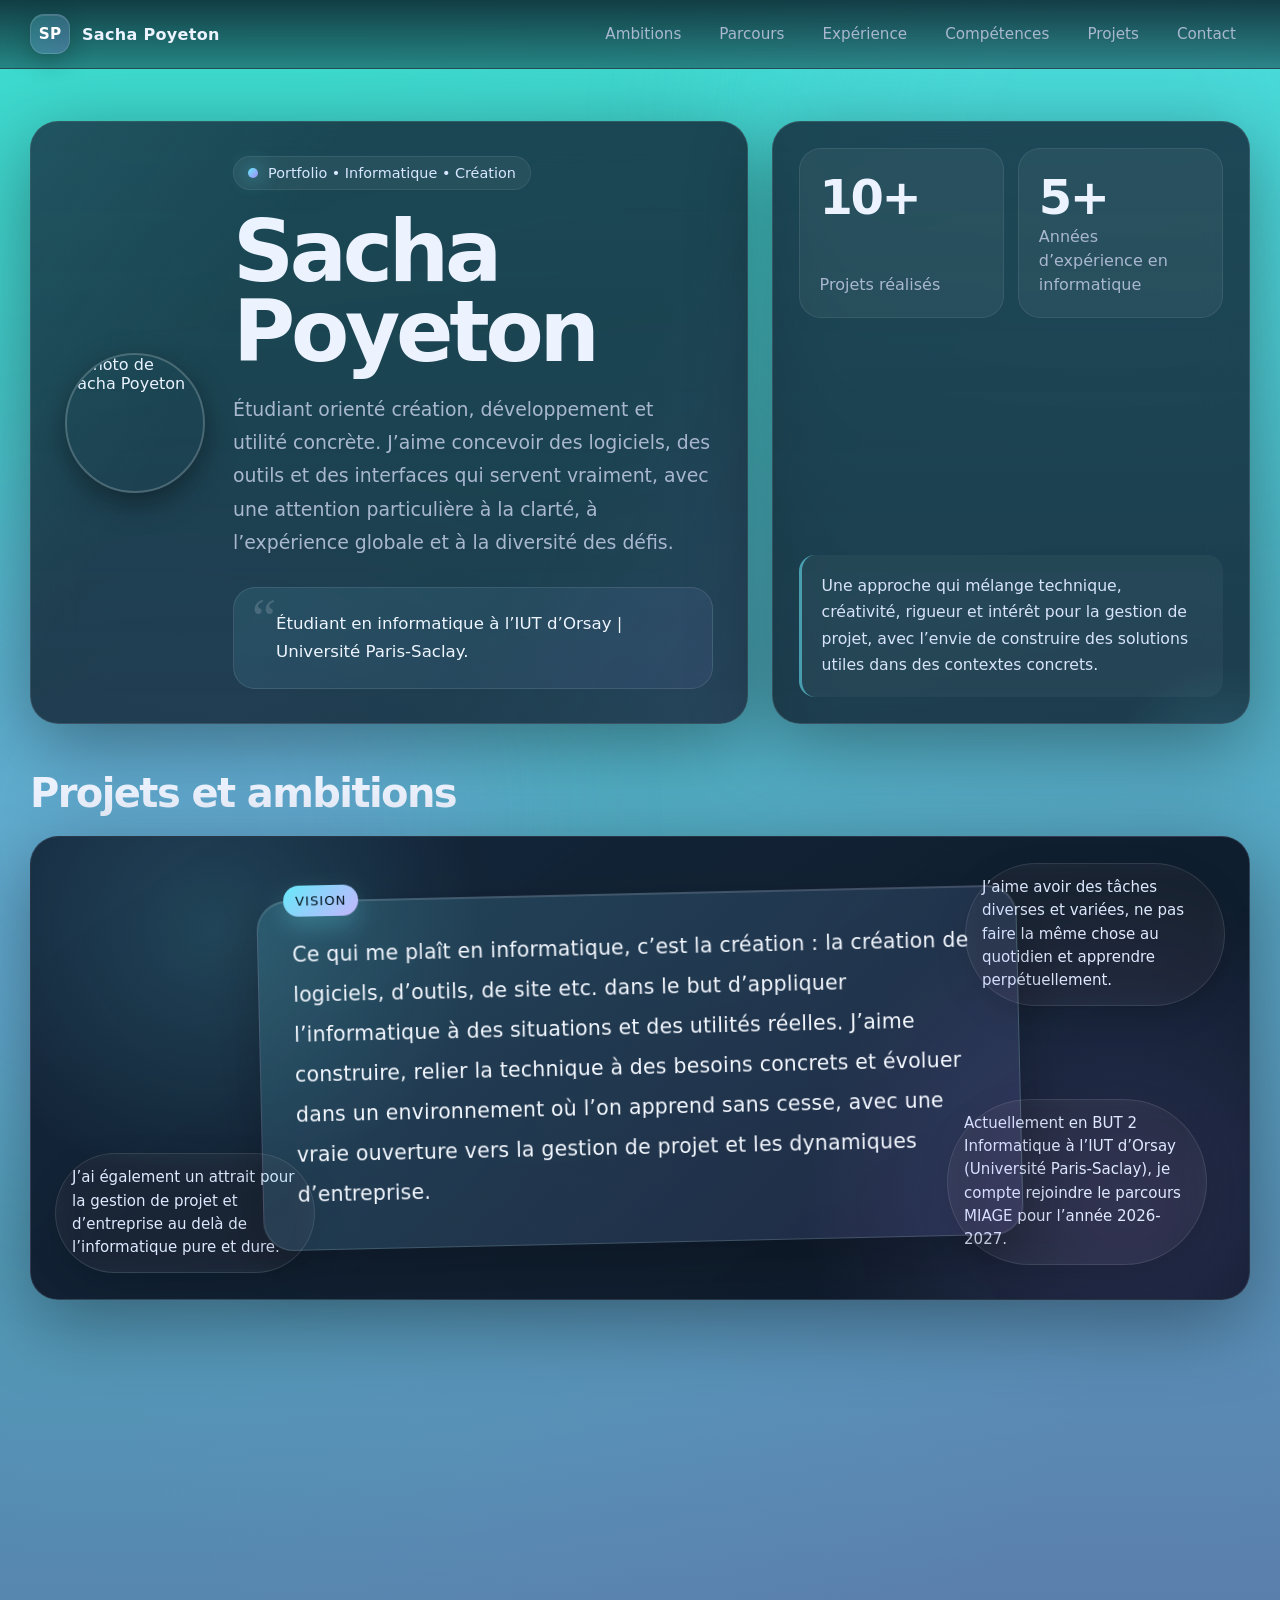
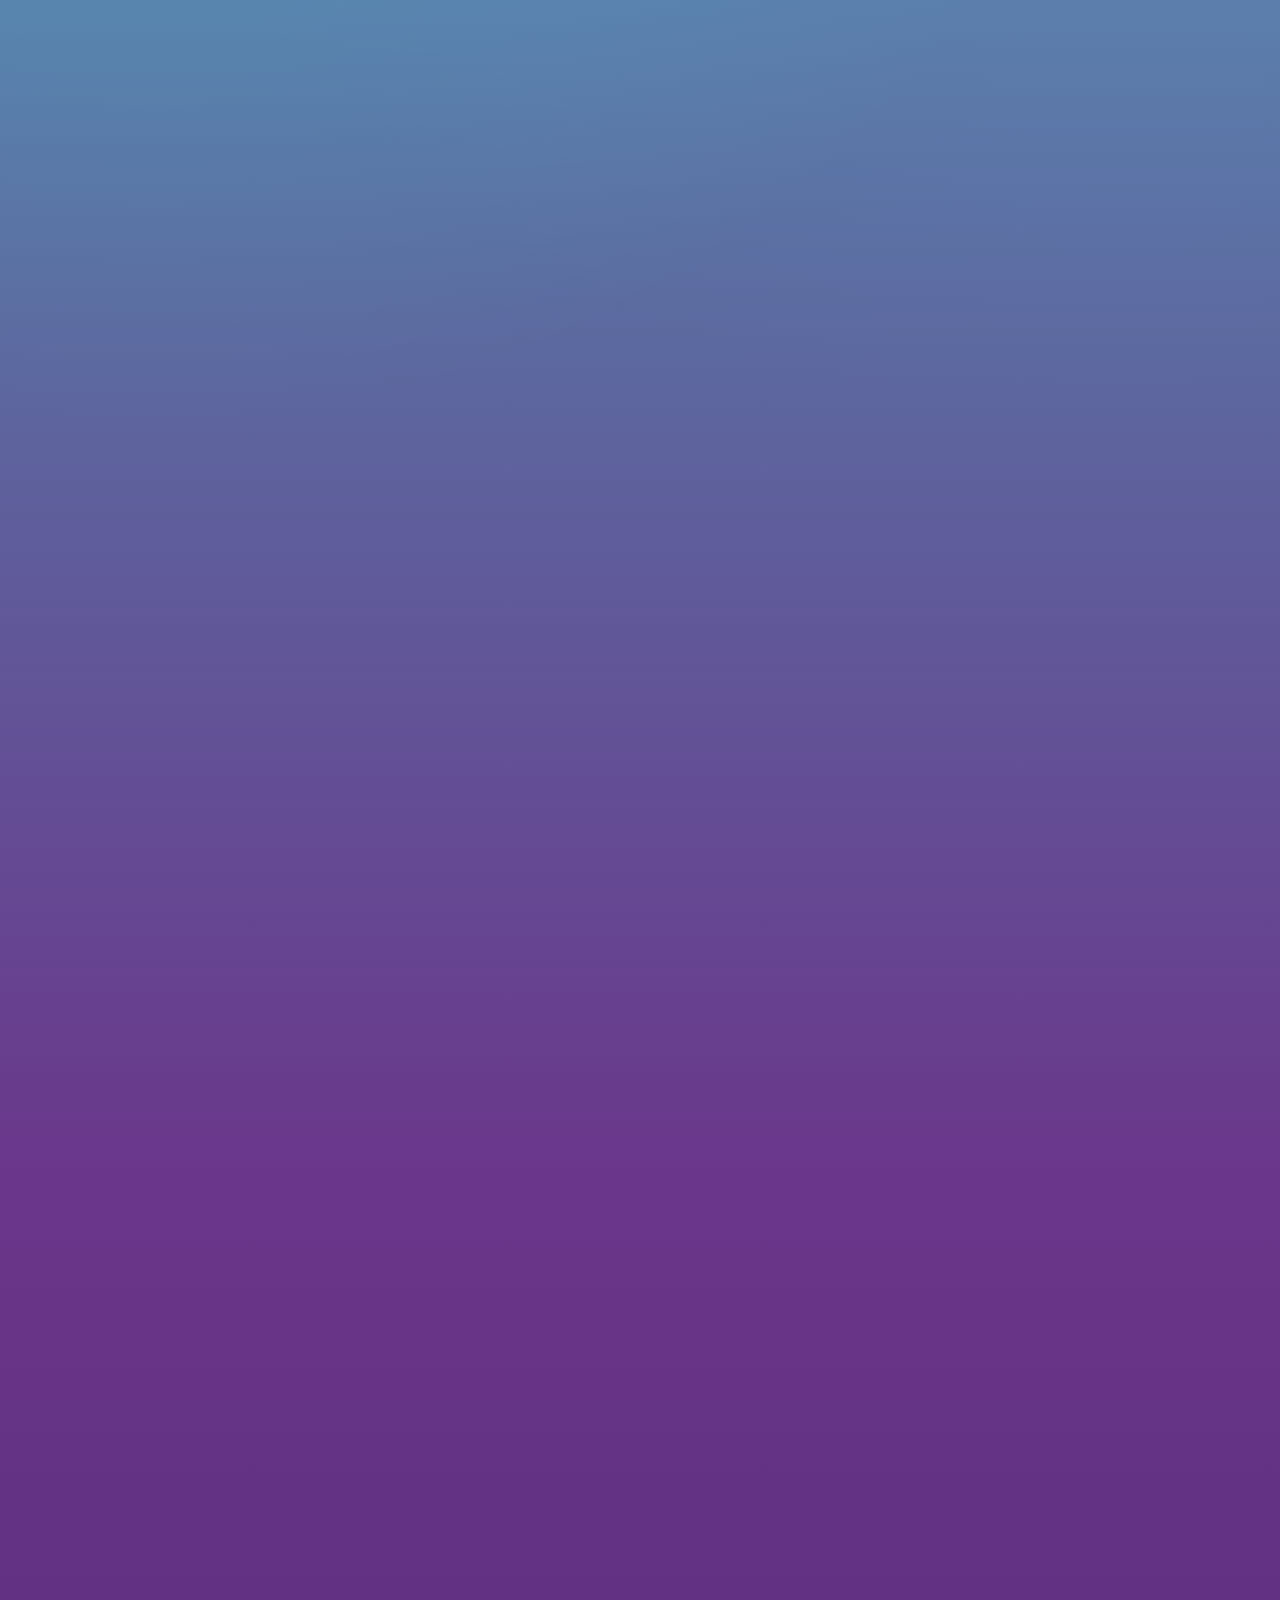
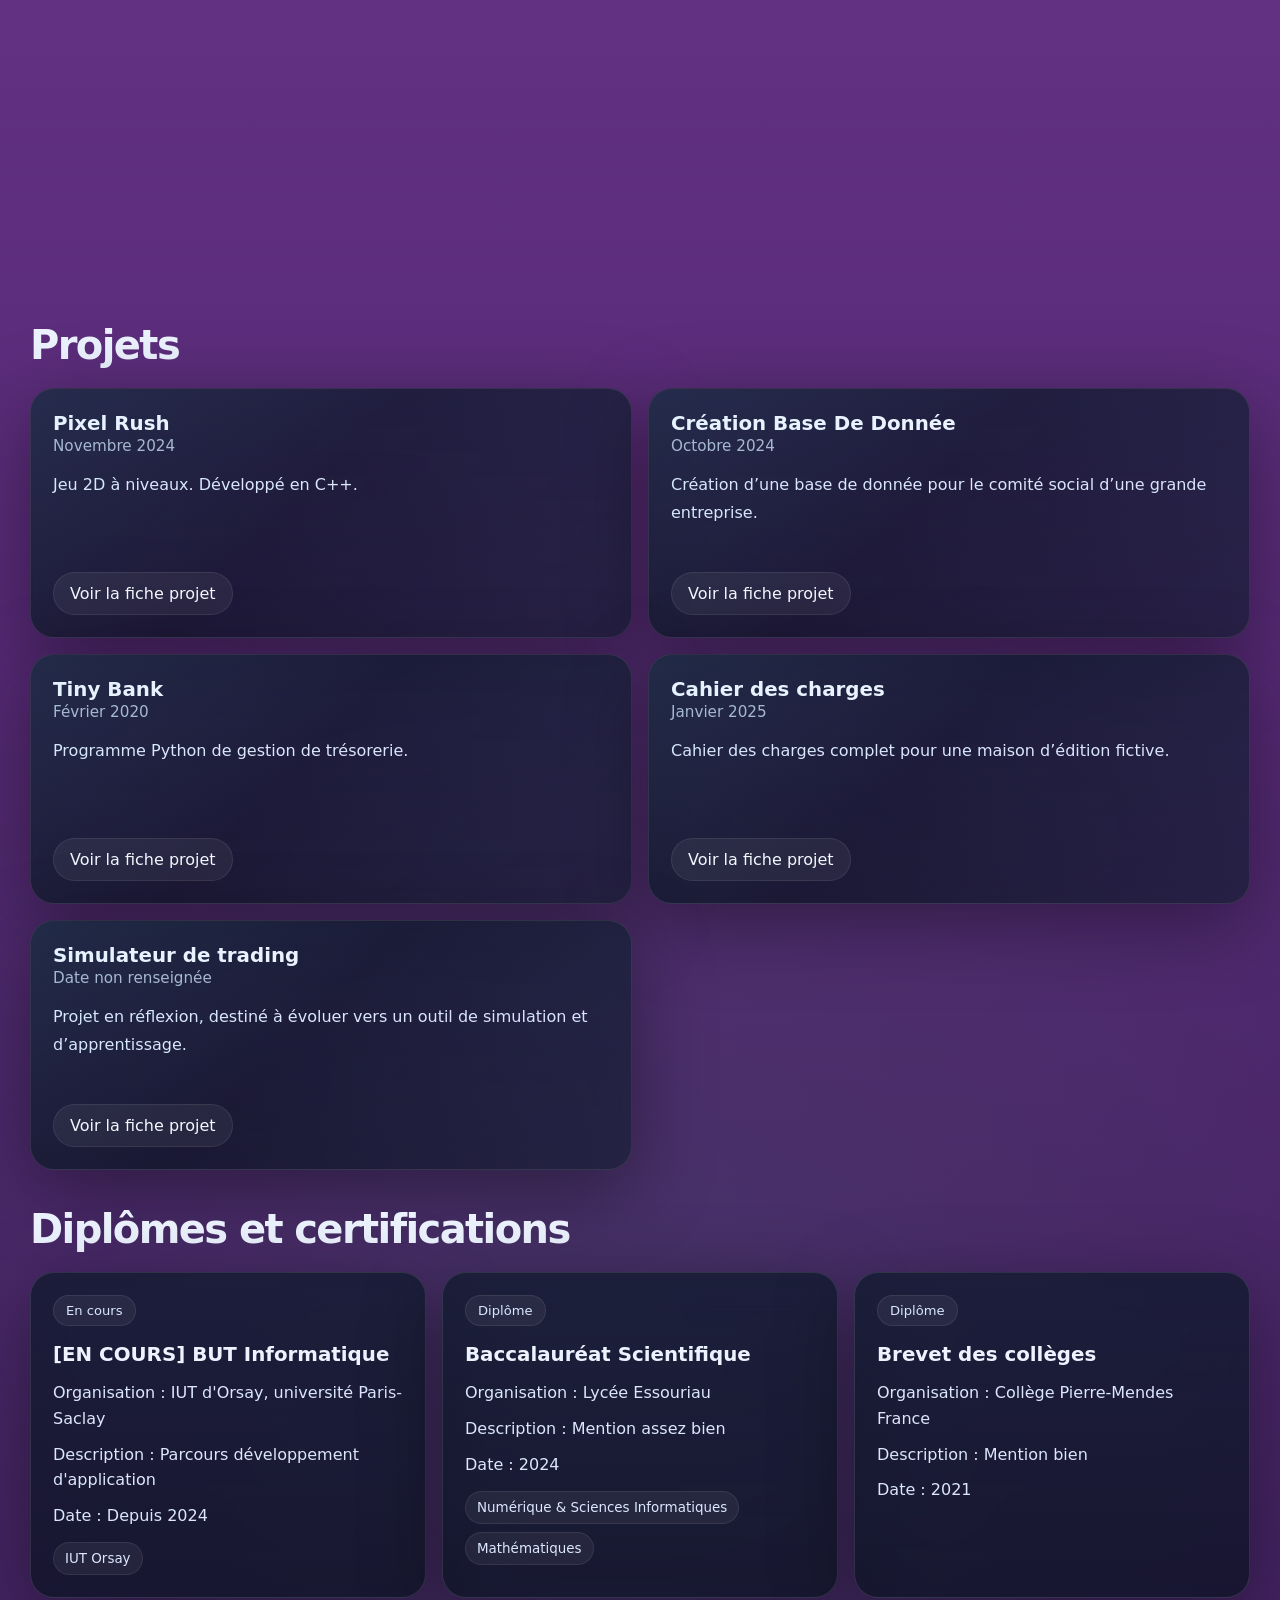
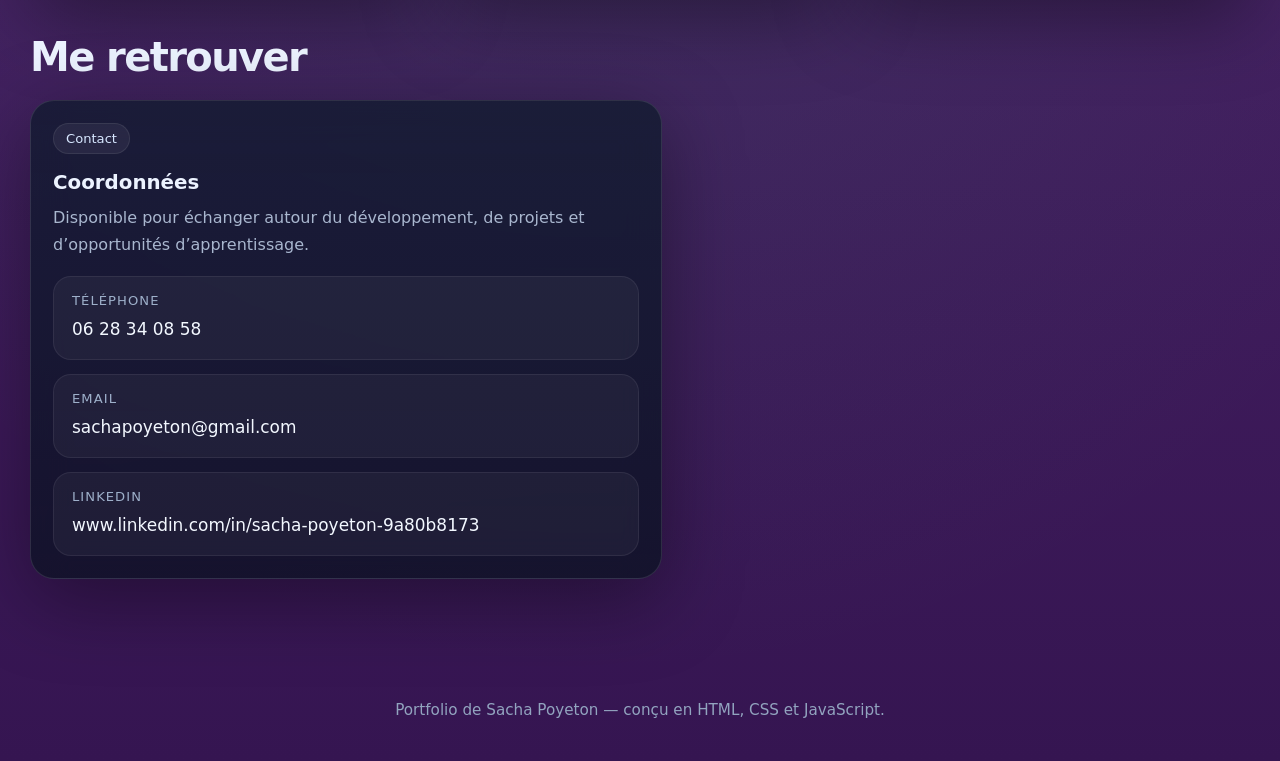
==== index.html @ 36611e7a "Rename portefolio.html to index.html" ====
<!DOCTYPE html>
<html lang="fr">
<head>
  <meta charset="UTF-8" />
  <meta name="viewport" content="width=device-width, initial-scale=1.0" />
  <title>Sacha Poyeton — Portfolio</title>
  <style>
    :root {
      --bg: #07111f;
      --bg-soft: rgba(255,255,255,0.06);
      --bg-card: rgba(10, 20, 36, 0.72);
      --stroke: rgba(255,255,255,0.11);
      --text: #ecf3ff;
      --muted: #a9b7cf;
      --accent: #67e8f9;
      --accent-2: #a78bfa;
      --accent-3: #22c55e;
      --shadow: 0 20px 80px rgba(0,0,0,0.38);
      --radius-xl: 28px;
      --radius-lg: 22px;
      --radius-md: 18px;
      --max: 1220px;
    }

    * { box-sizing: border-box; }

    html {
      scroll-behavior: smooth;
    }

    body {
      margin: 0;
      font-family: Inter, ui-sans-serif, system-ui, -apple-system, BlinkMacSystemFont, "Segoe UI", sans-serif;
      color: var(--text);
      background:
        radial-gradient(circle at 12% 18%, rgba(103,232,249,0.18), transparent 22%),
        radial-gradient(circle at 88% 16%, rgba(167,139,250,0.16), transparent 24%),
        radial-gradient(circle at 48% 82%, rgba(34,197,94,0.10), transparent 20%),
        linear-gradient(180deg, #3bdfd0 0%, #6a368b 50%, #351551 100%);
      min-height: 100vh;
      overflow-x: hidden;
    }

    body::before,
    body::after {
      content: "";
      position: fixed;
      inset: auto;
      width: 42rem;
      height: 42rem;
      border-radius: 50%;
      filter: blur(100px);
      z-index: 0;
      pointer-events: none;
      opacity: 0.22;
    }

    body::before {
      background: var(--accent);
      top: -12rem;
      right: -10rem;
    }

    body::after {
      background: var(--accent-2);
      bottom: -16rem;
      left: -12rem;
    }

    .grain {
      position: fixed;
      inset: 0;
      pointer-events: none;
      opacity: 0.06;
      background-image:
        linear-gradient(rgba(255,255,255,0.06) 1px, transparent 1px),
        linear-gradient(90deg, rgba(255,255,255,0.05) 1px, transparent 1px);
      background-size: 28px 28px;
      mask-image: radial-gradient(circle at center, black 30%, transparent 100%);
      z-index: 0;
    }

    a {
      color: inherit;
      text-decoration: none;
    }

    .container {
      width: min(calc(100% - 32px), var(--max));
      margin: 0 auto;
      position: relative;
      z-index: 1;
    }

    .topbar {
      position: sticky;
      top: 0;
      z-index: 40;
      backdrop-filter: blur(16px);
      background: linear-gradient(180deg, rgba(6, 16, 29, 0.78), rgba(6, 16, 29, 0.42));
      border-bottom: 1px solid rgba(255,255,255,0.08);
    }

    .topbar-inner {
      display: flex;
      align-items: center;
      justify-content: space-between;
      gap: 20px;
      padding: 14px 0;
    }

    .brand {
      display: flex;
      align-items: center;
      gap: 12px;
      font-weight: 700;
      letter-spacing: 0.02em;
    }

    .brand-mark {
      width: 40px;
      height: 40px;
      border-radius: 14px;
      display: grid;
      place-items: center;
      background: linear-gradient(135deg, rgba(103,232,249,0.22), rgba(167,139,250,0.26));
      border: 1px solid rgba(255,255,255,0.14);
      box-shadow: inset 0 1px 0 rgba(255,255,255,0.12), 0 8px 24px rgba(0,0,0,0.24);
    }

    .brand-mark span {
      font-size: 0.95rem;
      color: #fff;
    }

    .nav {
      display: flex;
      flex-wrap: wrap;
      justify-content: flex-end;
      gap: 10px;
    }

    .nav a {
      font-size: 0.95rem;
      color: var(--muted);
      padding: 10px 14px;
      border-radius: 999px;
      transition: 0.25s ease;
    }

    .nav a:hover,
    .nav a.active {
      color: #fff;
      background: rgba(255,255,255,0.06);
    }

    .hero {
      padding: 52px 0 28px;
    }

    .hero-grid {
      display: grid;
      grid-template-columns: 1.2fr 0.8fr;
      gap: 24px;
      align-items: stretch;
    }

    .hero-main,
    .hero-side,
    .panel,
    .project-card,
    .timeline-card,
    .contact-card,
    .skill-chip,
    .cert-card,
    .category-card {
      background: linear-gradient(180deg, rgba(15, 26, 45, 0.76), rgba(8, 17, 31, 0.72));
      border: 1px solid var(--stroke);
      box-shadow: var(--shadow);
      backdrop-filter: blur(18px);
    }

    .hero-main {
      border-radius: var(--radius-xl);
      padding: 34px;
      position: relative;
      overflow: hidden;
    }

    .hero-main::before {
      content: "";
      position: absolute;
      inset: 0;
      background: linear-gradient(120deg, rgba(103,232,249,0.08), transparent 30%, transparent 70%, rgba(167,139,250,0.08));
      pointer-events: none;
    }

    .eyebrow {
      display: inline-flex;
      align-items: center;
      gap: 10px;
      padding: 8px 14px;
      border-radius: 999px;
      background: rgba(255,255,255,0.05);
      border: 1px solid rgba(255,255,255,0.08);
      color: #d8e6ff;
      font-size: 0.9rem;
      margin-bottom: 22px;
    }

    .eyebrow::before {
      content: "";
      width: 10px;
      height: 10px;
      border-radius: 50%;
      background: linear-gradient(135deg, var(--accent), var(--accent-2));
      box-shadow: 0 0 20px rgba(103,232,249,0.9);
    }

    h1 {
      margin: 0;
      font-size: clamp(2.8rem, 7vw, 5.3rem);
      line-height: 0.94;
      letter-spacing: -0.05em;
      max-width: 10ch;
    }

    .lead {
      margin: 22px 0 0;
      font-size: 1.18rem;
      line-height: 1.75;
      color: var(--muted);
      max-width: 62ch;
    }

    .quote {
      margin-top: 28px;
      padding: 22px 22px 22px 24px;
      border-radius: var(--radius-lg);
      background: linear-gradient(135deg, rgba(103,232,249,0.10), rgba(167,139,250,0.08));
      border: 1px solid rgba(255,255,255,0.1);
      position: relative;
    }

    .quote::before {
      content: "“";
      position: absolute;
      top: 4px;
      left: 18px;
      font-size: 3.4rem;
      line-height: 1;
      color: rgba(255,255,255,0.16);
      font-family: Georgia, serif;
    }

    .quote p {
      margin: 0;
      padding-left: 18px;
      font-size: 1.04rem;
      color: #eef5ff;
      line-height: 1.7;
    }

    .hero-side {
      border-radius: var(--radius-xl);
      padding: 26px;
      display: flex;
      flex-direction: column;
      justify-content: space-between;
      gap: 18px;
      position: relative;
      overflow: hidden;
    }

    .hero-side::after {
      content: "";
      position: absolute;
      inset: auto -20% -30% auto;
      width: 240px;
      height: 240px;
      border-radius: 50%;
      background: radial-gradient(circle, rgba(103,232,249,0.18), transparent 70%);
      pointer-events: none;
    }

    .hero-side h2 {
      margin: 0;
      font-size: 1rem;
      color: #dbe8ff;
      letter-spacing: 0.06em;
      text-transform: uppercase;
    }

    .stats {
      display: grid;
      grid-template-columns: repeat(2, 1fr);
      gap: 14px;
    }

    .stat {
      padding: 20px;
      border-radius: 22px;
      background: rgba(255,255,255,0.05);
      border: 1px solid rgba(255,255,255,0.08);
      min-height: 150px;
      display: flex;
      flex-direction: column;
      justify-content: space-between;
    }

    .stat .value {
      font-size: clamp(2rem, 5vw, 3rem);
      font-weight: 800;
      letter-spacing: -0.05em;
    }

    .stat p {
      margin: 0;
      color: var(--muted);
      line-height: 1.5;
    }

    .hero-note {
      padding: 18px 18px 18px 20px;
      border-left: 3px solid rgba(103,232,249,0.55);
      border-radius: 16px;
      background: rgba(255,255,255,0.04);
      color: #d7e3f9;
      line-height: 1.7;
      font-size: 0.98rem;
    }

    main {
      padding-bottom: 80px;
    }

    .section {
      padding: 18px 0;
    }

    .section-header {
      display: flex;
      flex-wrap: wrap;
      align-items: end;
      justify-content: space-between;
      gap: 16px;
      margin-bottom: 20px;
    }

    .section-header h2 {
      margin: 0;
      font-size: clamp(1.65rem, 4vw, 2.5rem);
      letter-spacing: -0.04em;
    }

    .section-header p {
      margin: 0;
      color: var(--muted);
      max-width: 62ch;
      line-height: 1.7;
    }

    .panel {
      border-radius: var(--radius-xl);
      padding: 28px;
    }

    .ambition-showcase {
      position: relative;
      overflow: visible;
      min-height: 320px;
      padding: 32px;
      border-radius: var(--radius-xl);
      background:
        radial-gradient(circle at 15% 20%, rgba(103,232,249,0.16), transparent 24%),
        radial-gradient(circle at 90% 80%, rgba(167,139,250,0.18), transparent 28%),
        linear-gradient(145deg, rgba(15, 28, 48, 0.92), rgba(7, 16, 29, 0.94));
      border: 1px solid rgba(255,255,255,0.10);
      box-shadow: var(--shadow);
    }

    .ambition-orbit {
      position: absolute;
      inset: 0;
      pointer-events: none;
      overflow: hidden;
      border-radius: inherit;
    }

    .orbit-pill {
      position: absolute;
      padding: 12px 16px;
      border-radius: 999px;
      background: rgba(255,255,255,0.06);
      border: 1px solid rgba(255,255,255,0.10);
      color: #dfe9ff;
      backdrop-filter: blur(10px);
      max-width: 260px;
      line-height: 1.55;
      font-size: 0.94rem;
      box-shadow: 0 10px 30px rgba(0,0,0,0.18);
    }

    .orbit-pill.top-right { top: 26px; right: 24px; }
    .orbit-pill.bottom-left { bottom: 26px; left: 24px; }
    .orbit-pill.bottom-right { bottom: 34px; right: 42px; }

    .ambition-core {
      position: relative;
      z-index: 1;
      width: min(760px, 100%);
      margin: 24px auto;
      padding: 34px;
      border-radius: 30px;
      background: linear-gradient(135deg, rgba(103,232,249,0.16), rgba(167,139,250,0.12));
      border: 1px solid rgba(255,255,255,0.14);
      box-shadow: 0 20px 60px rgba(0,0,0,0.24), inset 0 1px 0 rgba(255,255,255,0.14);
      transform: rotate(-1.3deg);
    }

    .ambition-core::before {
      content: "Vision";
      position: absolute;
      top: -16px;
      left: 26px;
      padding: 8px 12px;
      border-radius: 999px;
      font-size: 0.82rem;
      letter-spacing: 0.08em;
      text-transform: uppercase;
      color: #03131d;
      background: linear-gradient(135deg, var(--accent), #c4b5fd);
      box-shadow: 0 10px 24px rgba(103,232,249,0.26);
    }

    .ambition-core p {
      margin: 0;
      font-size: clamp(1.08rem, 2vw, 1.28rem);
      line-height: 1.95;
      color: #f4f8ff;
      letter-spacing: 0.01em;
    }

    .grid-3 {
      display: grid;
      grid-template-columns: repeat(3, 1fr);
      gap: 16px;
    }

    .timeline-card,
    .contact-card,
    .cert-card,
    .category-card {
      border-radius: 24px;
      padding: 22px;
      height: 100%;
    }

    .card-label {
      display: inline-flex;
      padding: 7px 12px;
      border-radius: 999px;
      font-size: 0.82rem;
      color: #d7e7ff;
      background: rgba(255,255,255,0.06);
      border: 1px solid rgba(255,255,255,0.08);
      margin-bottom: 16px;
    }

    .timeline-card h3,
    .project-card h3,
    .contact-card h3,
    .cert-card h3,
    .category-card h3 {
      margin: 0;
      font-size: 1.24rem;
      line-height: 1.35;
    }

    .subline {
      margin-top: 8px;
      color: var(--muted);
      line-height: 1.65;
    }

    .experience-grid {
      display: grid;
      grid-template-columns: repeat(2, 1fr);
      gap: 16px;
    }

    .experience-meta {
      display: flex;
      flex-wrap: wrap;
      gap: 10px;
      align-items: center;
      margin: 10px 0 0;
      color: #dbe8ff;
      font-size: 0.95rem;
    }

    .pill {
      padding: 7px 12px;
      border-radius: 999px;
      background: rgba(255,255,255,0.06);
      border: 1px solid rgba(255,255,255,0.08);
    }

    .bullet-list {
      margin: 18px 0 0;
      padding: 0;
      list-style: none;
      display: grid;
      gap: 12px;
    }

    .bullet-list li {
      position: relative;
      padding-left: 20px;
      color: #dce7fb;
      line-height: 1.65;
    }

    .bullet-list li::before {
      content: "";
      position: absolute;
      left: 0;
      top: 0.72em;
      width: 8px;
      height: 8px;
      border-radius: 50%;
      background: linear-gradient(135deg, var(--accent), var(--accent-2));
      box-shadow: 0 0 18px rgba(103,232,249,0.55);
    }

    .skills-sections {
      display: grid;
      display: grid;
      grid-template-columns: repeat(2, 1fr);
      gap: 16px;
    }

    .category-card {
      position: relative;
      overflow: hidden;
    }

    .category-card::before {
      content: "";
      position: absolute;
      inset: 0;
      background: linear-gradient(135deg, rgba(103,232,249,0.05), transparent 45%, rgba(167,139,250,0.06));
      pointer-events: none;
    }

    .category-card.full {
      grid-column: 1 / -1;
    }

    .skills-wrap {
      display: flex;
      flex-wrap: wrap;
      gap: 12px;
      margin-top: 14px;
    }

    .skill-chip {
      padding: 14px 18px;
      border-radius: 999px;
      border: 1px solid rgba(255,255,255,0.09);
      color: #eff6ff;
      font-weight: 600;
      letter-spacing: 0.01em;
      transition: transform 0.25s ease, border-color 0.25s ease, background 0.25s ease;
    }

    .skill-chip:hover {
      transform: translateY(-3px);
      border-color: rgba(103,232,249,0.4);
      background: linear-gradient(135deg, rgba(103,232,249,0.12), rgba(167,139,250,0.08));
    }

    .skills-grid-modern {
      display: grid;
      grid-template-columns: repeat(2, 1fr);
      gap: 16px;
    }

    .skill-block {
      margin-top: 18px;
      display: grid;
      gap: 14px;
    }

    .skill-line {
      display: grid;
      grid-template-columns: minmax(130px, 170px) 1fr;
      gap: 14px;
      align-items: start;
      padding: 14px 16px;
      border-radius: 18px;
      background: rgba(255,255,255,0.04);
      border: 1px solid rgba(255,255,255,0.07);
    }

    .skill-line-title {
      font-weight: 700;
      color: #f5f9ff;
      line-height: 1.45;
    }

    .skill-line-tags {
      display: flex;
      flex-wrap: wrap;
      gap: 10px;
    }

    .mini-chip {
      padding: 9px 12px;
      border-radius: 999px;
      background: rgba(255,255,255,0.055);
      border: 1px solid rgba(255,255,255,0.09);
      color: #e6efff;
      font-size: 0.94rem;
      line-height: 1.35;
    }

    .languages-panel {
      display: grid;
      gap: 14px;
      margin-top: 18px;
    }

    .language-card {
      display: grid;
      grid-template-columns: auto 1fr;
      gap: 16px;
      align-items: center;
      padding: 18px;
      border-radius: 20px;
      background: rgba(255,255,255,0.045);
      border: 1px solid rgba(255,255,255,0.08);
    }

    .language-flag {
      font-size: 2rem;
      line-height: 1;
      filter: drop-shadow(0 8px 18px rgba(0,0,0,0.24));
    }

    .language-main {
      display: flex;
      flex-wrap: wrap;
      justify-content: space-between;
      align-items: center;
      gap: 8px 16px;
    }

    .language-name {
      font-size: 1.05rem;
      font-weight: 700;
      color: #f4f8ff;
    }

    .language-level {
      padding: 7px 12px;
      border-radius: 999px;
      background: linear-gradient(135deg, rgba(103,232,249,0.16), rgba(167,139,250,0.14));
      border: 1px solid rgba(255,255,255,0.10);
      color: #eef7ff;
      font-size: 0.88rem;
      font-weight: 600;
    }

    .language-note {
      margin-top: 6px;
      color: var(--muted);
      line-height: 1.6;
    }

    .projects-grid {
      display: grid;
      grid-template-columns: repeat(2, 1fr);
      gap: 16px;
    }

    .project-card {
      border-radius: 24px;
      padding: 22px;
      position: relative;
      overflow: hidden;
      min-height: 250px;
      display: flex;
      flex-direction: column;
      gap: 16px;
    }

    .project-card::before {
      content: "";
      position: absolute;
      inset: 0;
      background: linear-gradient(135deg, rgba(103,232,249,0.07), transparent 45%, rgba(167,139,250,0.08));
      pointer-events: none;
    }

    .project-top {
      display: flex;
      justify-content: space-between;
      gap: 12px;
      align-items: flex-start;
    }

    .project-date {
      color: var(--muted);
      font-size: 0.95rem;
    }

    .project-desc {
      color: #dbe7fb;
      line-height: 1.7;
      flex: 1;
    }

    .project-link {
      display: inline-flex;
      align-items: center;
      gap: 10px;
      width: fit-content;
      padding: 11px 16px;
      border-radius: 999px;
      background: rgba(255,255,255,0.06);
      border: 1px solid rgba(255,255,255,0.08);
      color: #f4f8ff;
      transition: 0.25s ease;
    }

    .project-link:hover {
      transform: translateY(-2px);
      background: rgba(255,255,255,0.1);
    }

    .cert-grid {
      display: grid;
      grid-template-columns: repeat(3, 1fr);
      gap: 16px;
    }

    .cert-meta {
      margin-top: 12px;
      display: grid;
      gap: 10px;
      color: #dce7fb;
      line-height: 1.6;
    }

    .cert-tags {
      display: flex;
      flex-wrap: wrap;
      gap: 8px;
      margin-top: 14px;
    }

    .cert-tag {
      padding: 8px 11px;
      border-radius: 999px;
      background: rgba(255,255,255,0.06);
      border: 1px solid rgba(255,255,255,0.08);
      color: #dce8ff;
      font-size: 0.84rem;
    }

    .contact-grid {
      display: grid;
      grid-template-columns: 1.05fr 0.95fr;
      gap: 16px;
    }

    .contact-list {
      display: grid;
      gap: 14px;
      margin-top: 18px;
    }

    .contact-item {
      padding: 16px 18px;
      border-radius: 18px;
      background: rgba(255,255,255,0.045);
      border: 1px solid rgba(255,255,255,0.07);
    }

    .contact-kicker {
      font-size: 0.82rem;
      text-transform: uppercase;
      letter-spacing: 0.08em;
      color: #9eb0ca;
      margin-bottom: 8px;
    }

    .contact-value {
      font-size: 1.06rem;
      line-height: 1.6;
      color: #f3f8ff;
      word-break: break-word;
    }

    .bookmark-card {
      position: relative;
      overflow: hidden;
    }

    .bookmark-visual {
      display: grid;
      place-items: center;
      min-height: 100%;
      border-radius: 20px;
      background:
        radial-gradient(circle at 30% 20%, rgba(103,232,249,0.18), transparent 28%),
        radial-gradient(circle at 70% 80%, rgba(167,139,250,0.20), transparent 24%),
        linear-gradient(160deg, rgba(255,255,255,0.08), rgba(255,255,255,0.03));
      border: 1px solid rgba(255,255,255,0.08);
      padding: 28px;
      min-height: 290px;
      text-align: center;
    }

    .bookmark-visual .icon {
      width: 84px;
      height: 84px;
      border-radius: 24px;
      display: grid;
      place-items: center;
      background: rgba(255,255,255,0.08);
      border: 1px solid rgba(255,255,255,0.1);
      font-size: 2rem;
      box-shadow: inset 0 1px 0 rgba(255,255,255,0.14);
      margin: 0 auto 18px;
    }

    .bookmark-visual h3 {
      margin: 0;
      font-size: 1.5rem;
    }

    .bookmark-visual p {
      margin: 12px 0 0;
      color: var(--muted);
      line-height: 1.7;
      max-width: 34ch;
    }

    footer {
      padding: 24px 0 42px;
      color: #92a4bf;
      text-align: center;
      font-size: 0.95rem;
    }

    .reveal {
      opacity: 0;
      transform: translateY(24px);
      transition: opacity 0.7s ease, transform 0.7s ease;
    }

    .reveal.visible {
      opacity: 1;
      transform: translateY(0);
    }

    @media (max-width: 1100px) {
      .hero-grid,
      .contact-grid,
      .cert-grid,
      .projects-grid,
      .grid-3,
      .experience-grid,
      .skills-sections,
      .skills-grid-modern {
      display: grid;
        grid-template-columns: 1fr;
      }

      .orbit-pill {
        position: static;
        margin-top: 14px;
        max-width: none;
      }

      .ambition-showcase {
        min-height: auto;
      }

      .ambition-core {
        width: 100%;
        margin: 12px 0 0;
        transform: none;
      }

      h1 {
        max-width: none;
      }
    }

    @media (max-width: 720px) {
      .container {
        width: min(calc(100% - 20px), var(--max));
      }

      .topbar-inner {
        align-items: flex-start;
        flex-direction: column;
      }

      .nav {
        justify-content: flex-start;
      }

      .hero {
        padding-top: 28px;
      }

      .hero-main,
      .hero-side,
      .panel,
      .project-card,
      .timeline-card,
      .contact-card,
      .cert-card,
      .category-card,
      .ambition-showcase,
      .ambition-core {
        border-radius: 22px;
      }

      .hero-main,
      .hero-side,
      .panel,
      .ambition-showcase {
        padding: 22px;
      }

      .stats {
        grid-template-columns: 1fr;
      }

      .ambition-core {
        padding: 24px;
      }

      .skill-line,
      .language-card {
        grid-template-columns: 1fr;
      }

      .language-flag {
        font-size: 1.8rem;
      }
    }
    .hero-main {
  display: flex;
  gap: 28px;
  align-items: center;
}

.hero-content {
  flex: 1;
}

.hero-photo {
  width: 140px;
  height: 140px;
  border-radius: 50%;
  object-fit: cover;
  border: 2px solid rgba(255,255,255,0.2);
  box-shadow: 0 10px 30px rgba(0,0,0,0.4);
  flex-shrink: 0;
}
  </style>
</head>
<body>
  <div class="grain"></div>

  <header class="topbar">
    <div class="container topbar-inner">
      <div class="brand">
        <div class="brand-mark"><span>SP</span></div>
        <div>Sacha Poyeton</div>
      </div>
      <nav class="nav">
        <a href="#ambitions">Ambitions</a>
        <a href="#parcours">Parcours</a>
        <a href="#experience">Expérience</a>
        <a href="#competences">Compétences</a>
        <a href="#projets">Projets</a>
        <a href="#contact">Contact</a>
      </nav>
    </div>
  </header>

  <main class="container">
    <section class="hero">
      <div class="hero-grid">
        <div class="hero-main reveal">

  <img 
    src="https://i.imgur.com/KoZLthWl.jpg" 
    alt="Photo de Sacha Poyeton" 
    class="hero-photo"
  >

  <div class="hero-content">
    <div class="eyebrow">Portfolio • Informatique • Création</div>
    <h1>Sacha Poyeton</h1>
    <p class="lead">
      Étudiant orienté création, développement et utilité concrète. J’aime concevoir des logiciels,
      des outils et des interfaces qui servent vraiment, avec une attention particulière à la clarté,
      à l’expérience globale et à la diversité des défis.
    </p>
    <div class="quote">
      <p>Étudiant en informatique à l’IUT d’Orsay | Université Paris-Saclay.</p>
    </div>
  </div>

</div>

        <aside class="hero-side reveal">
          <div>
            <div class="stats" aria-label="Chiffres clés">
              <div class="stat">
                <div class="value">10+</div>
                <p>Projets réalisés</p>
              </div>
              <div class="stat">
                <div class="value">5+</div>
                <p>Années d’expérience en informatique</p>
              </div>
            </div>
          </div>
          <div class="hero-note">
            Une approche qui mélange technique, créativité, rigueur et intérêt pour la gestion de projet,
            avec l’envie de construire des solutions utiles dans des contextes concrets.
          </div>
        </aside>
      </div>
    </section>

    <section id="ambitions" class="section reveal">
      <div class="section-header">
        <div>
          <h2>Projets et ambitions</h2>
        </div>
        
      </div>
      <div class="ambition-showcase panel">
        <div class="ambition-orbit" aria-hidden="true">
          <div class="orbit-pill top-right">J’aime avoir des tâches diverses et variées, ne pas faire la même chose au quotidien et apprendre perpétuellement.</div>
          <div class="orbit-pill bottom-left">J’ai également un attrait pour la gestion de projet et d’entreprise au delà de l’informatique pure et dure.</div>
          <div class="orbit-pill bottom-right">Actuellement en BUT 2 Informatique à l’IUT d’Orsay (Université Paris-Saclay), je compte rejoindre le parcours MIAGE pour l’année 2026-2027.</div>
        </div>
        <div class="ambition-core">
          <p>
            Ce qui me plaît en informatique, c’est la création : la création de logiciels, d’outils, de site etc. dans le but d’appliquer l’informatique à des situations et des utilités réelles. J’aime construire, relier la technique à des besoins concrets et évoluer dans un environnement où l’on apprend sans cesse, avec une vraie ouverture vers la gestion de projet et les dynamiques d’entreprise.
          </p>
        </div>
      </div>
    </section>

    <section id="parcours" class="section reveal">
      <div class="section-header">
        <div>
          <h2>Parcours scolaire</h2>
        </div>
      
      </div>
      <div class="grid-3">
        <article class="timeline-card">
          <div class="card-label">Formation actuelle</div>
          <h3>IUT d’Orsay | Université Paris Saclay</h3>
          <p class="subline">BUT Informatique | Bac +3</p>
        </article>
        <article class="timeline-card">
          <div class="card-label">Lycée</div>
          <h3>Lycée Essouriau aux Ulis</h3>
          <p class="subline">Baccalauréat général - Mathématique | Numérique Sciences Informatiques | Sciences Économiques et Sociales</p>
        </article>
        <article class="timeline-card">
          <div class="card-label">Collège</div>
          <h3>College Pierre Mendes-France à Marcoussis</h3>
          <p class="subline">Brevet des collège</p>
        </article>
      </div>
    </section>

    <section id="experience" class="section reveal">
      <div class="section-header">
        <div>
          <h2>Expérience</h2>
        </div>
        
      </div>
      <div class="experience-grid">
        <article class="timeline-card">
          <div class="card-label">Stage</div>
          <h3>Technicien IT — Artelia</h3>
          <div class="experience-meta">
            <span class="pill">Décembre 2021</span>
          </div>
          <ul class="bullet-list">
            <li>Gestion infrastructure réseau</li>
            <li>Support informatique pour les employés</li>
          </ul>
        </article>

        <article class="timeline-card">
          <div class="card-label">Emploi étudiant</div>
          <h3>Coordinateur santé prévention — Service de Santé Etudiantes - Université Paris-Saclay</h3>
          <div class="experience-meta">
            <span class="pill">Depuis 2025</span>
          </div>
          <ul class="bullet-list">
            <li>Sensibilisation étudiants sur les thèmes de la santé</li>
            <li>Distribution flyers, affichage des campagnes en cours</li>
            <li>Animation de stands sur la santé</li>
          </ul>
        </article>
      </div>
    </section>

    <section id="competences" class="section reveal">
      <div class="section-header">
        <div>
          <h2>Compétences</h2>
        </div>
        
      </div>
      <div class="skills-grid-modern">
        <article class="category-card full">
          <div class="card-label">Compétences techniques</div>
          <h3>Développement, données et environnements</h3>
          <div class="skill-block">
            <div class="skill-line">
              <div class="skill-line-title">Développement</div>
              <div class="skill-line-tags">
                <span class="mini-chip">Développement web</span>
                <span class="mini-chip">Développement d’applications</span>
                <span class="mini-chip">Java</span>
                <span class="mini-chip">Python</span>
                <span class="mini-chip">C / C++</span>
                <span class="mini-chip">Lua</span>
              </div>
            </div>
            <div class="skill-line">
              <div class="skill-line-title">Données &amp; backend</div>
              <div class="skill-line-tags">
                <span class="mini-chip">Gestion de bases de données</span>
                <span class="mini-chip">Gestion d’API</span>
              </div>
            </div>
            <div class="skill-line">
              <div class="skill-line-title">Systèmes &amp; réseau</div>
              <div class="skill-line-tags">
                <span class="mini-chip">Unix</span>
                <span class="mini-chip">Environnement réseau IT</span>
              </div>
            </div>
          </div>
        </article>

        <article class="category-card">
          <div class="card-label">Gestion de projet</div>
          <h3>Organisation, cadrage et méthodes</h3>
          <p class="subline">Des bases utiles pour analyser un besoin, structurer un projet et suivre son avancement avec méthode.</p>
          <div class="skill-block">
            <div class="skill-line">
              <div class="skill-line-title">Cadrage</div>
              <div class="skill-line-tags">
                <span class="mini-chip">Recueil des besoins</span>
                <span class="mini-chip">Étude de faisabilité</span>
              </div>
            </div>
            <div class="skill-line">
              <div class="skill-line-title">Pilotage</div>
              <div class="skill-line-tags">
                <span class="mini-chip">PERT / GANTT</span>
                <span class="mini-chip">Diagrammes UML</span>
                <span class="mini-chip">Méthodes agiles</span>
              </div>
            </div>
          </div>
        </article>

        <article class="category-card">
          <div class="card-label">Audiovisuel</div>
          <h3>Création visuelle et sonore</h3>
          <p class="subline">Des compétences complémentaires pour produire des contenus plus soignés, plus lisibles et plus impactants.</p>
          <div class="skill-block">
            <div class="skill-line">
              <div class="skill-line-title">Production</div>
              <div class="skill-line-tags">
                <span class="mini-chip">Montage vidéo</span>
                <span class="mini-chip">Montage photo</span>
              </div>
            </div>
            <div class="skill-line">
              <div class="skill-line-title">Technique</div>
              <div class="skill-line-tags">
                <span class="mini-chip">Prise et traitement du son</span>
                <span class="mini-chip">Gestion du fond vert</span>
              </div>
            </div>
          </div>
        </article>

        <article class="category-card full">
          <div class="card-label">Langues</div>
          <h3>Langues vivantes</h3>
          <div class="languages-panel">
            <div class="language-card">
              <div class="language-flag" aria-hidden="true">🇫🇷</div>
              <div>
                <div class="language-main">
                  <div class="language-name">Français</div>
                  <div class="language-level">Langue maternelle</div>
                </div>
                <div class="language-note">Maîtrise complète à l’écrit comme à l’oral.</div>
              </div>
            </div>
            <div class="language-card">
              <div class="language-flag" aria-hidden="true">🇬🇧</div>
              <div>
                <div class="language-main">
                  <div class="language-name">Anglais</div>
                  <div class="language-level">Niveau B1</div>
                </div>
                <div class="language-note">Progression en cours avec objectif de montée vers un niveau C1 via une formation.</div>
              </div>
            </div>
            <div class="language-card">
              <div class="language-flag" aria-hidden="true">🇪🇸</div>
              <div>
                <div class="language-main">
                  <div class="language-name">Espagnol</div>
                  <div class="language-level">Niveau B1</div>
                </div>
                <div class="language-note">Capacité à comprendre et communiquer dans des situations courantes.</div>
              </div>
            </div>
          </div>
        </article>
      </div>
    </section>

    <section id="projets" class="section reveal">
      <div class="section-header">
        <div>
          <h2>Projets</h2>
        </div>
        
      </div>
      <div class="projects-grid">
        <article class="project-card">
          <div class="project-top">
            <div>
              <h3>Pixel Rush</h3>
              <div class="project-date">Novembre 2024</div>
            </div>
          </div>
          <div class="project-desc">Jeu 2D à niveaux. Développé en C++.</div>
          <a class="project-link" href="https://www.notion.so/Pixel-Rush-1753c099d2b281409ee0c48b4bcb8144?pvs=21" target="_blank" rel="noreferrer">Voir la fiche projet</a>
        </article>

        <article class="project-card">
          <div class="project-top">
            <div>
              <h3>Création Base De Donnée</h3>
              <div class="project-date">Octobre 2024</div>
            </div>
          </div>
          <div class="project-desc">Création d’une base de donnée pour le comité social d’une grande entreprise.</div>
          <a class="project-link" href="https://www.notion.so/Cr-ation-Base-De-Donn-e-1753c099d2b2813986b1dff750485dd1?pvs=21" target="_blank" rel="noreferrer">Voir la fiche projet</a>
        </article>

        <article class="project-card">
          <div class="project-top">
            <div>
              <h3>Tiny Bank</h3>
              <div class="project-date">Février 2020</div>
            </div>
          </div>
          <div class="project-desc">Programme Python de gestion de trésorerie.</div>
          <a class="project-link" href="https://www.notion.so/Tiny-Bank-1753c099d2b2814c9271c748a2658b42?pvs=21" target="_blank" rel="noreferrer">Voir la fiche projet</a>
        </article>

        <article class="project-card">
          <div class="project-top">
            <div>
              <h3>Cahier des charges</h3>
              <div class="project-date">Janvier 2025</div>
            </div>
          </div>
          <div class="project-desc">Cahier des charges complet pour une maison d’édition fictive.</div>
          <a class="project-link" href="https://www.notion.so/Cahier-des-charges-1a13c099d2b2808184f3c91023c248f6?pvs=21" target="_blank" rel="noreferrer">Voir la fiche projet</a>
        </article>

        <article class="project-card">
          <div class="project-top">
            <div>
              <h3>Simulateur de trading</h3>
              <div class="project-date">Date non renseignée</div>
            </div>
          </div>
          <div class="project-desc">Projet en réflexion, destiné à évoluer vers un outil de simulation et d’apprentissage.</div>
          <a class="project-link" href="https://www.notion.so/Simulateur-de-trading-3253c099d2b280079348d973275fa937?pvs=21" target="_blank" rel="noreferrer">Voir la fiche projet</a>
        </article>
      </div>
    </section>

    <section class="section reveal">
      <div class="section-header">
        <div>
          <h2>Diplômes et certifications</h2>
        </div>
        
      </div>
      <div class="cert-grid">
        <article class="cert-card">
          <div class="card-label">En cours</div>
          <h3>[EN COURS] BUT Informatique</h3>
          <div class="cert-meta">
            <div>Organisation : IUT d'Orsay, université Paris-Saclay</div>
            <div>Description : Parcours développement d'application</div>
            <div>Date : Depuis 2024</div>
          </div>
          <div class="cert-tags">
            <span class="cert-tag">IUT Orsay</span>
          </div>
        </article>

        <article class="cert-card">
          <div class="card-label">Diplôme</div>
          <h3>Baccalauréat Scientifique</h3>
          <div class="cert-meta">
            <div>Organisation : Lycée Essouriau</div>
            <div>Description : Mention assez bien</div>
            <div>Date : 2024</div>
          </div>
          <div class="cert-tags">
            <span class="cert-tag">Numérique &amp; Sciences Informatiques</span>
            <span class="cert-tag">Mathématiques</span>
          </div>
        </article>

        <article class="cert-card">
          <div class="card-label">Diplôme</div>
          <h3>Brevet des collèges</h3>
          <div class="cert-meta">
            <div>Organisation : Collège Pierre-Mendes France</div>
            <div>Description : Mention bien</div>
            <div>Date : 2021</div>
          </div>
        </article>
      </div>
    </section>

    <section id="contact" class="section reveal">
      <div class="section-header">
        <div>
          <h2>Me retrouver</h2>
        </div>
        
      </div>
      <div class="contact-grid">
        <article class="contact-card">
          <div class="card-label">Contact</div>
          <h3>Coordonnées</h3>
          <p class="subline">Disponible pour échanger autour du développement, de projets et d’opportunités d’apprentissage.</p>
          <div class="contact-list">
            <div class="contact-item">
              <div class="contact-kicker">Téléphone</div>
              <div class="contact-value"><a href="tel:+33628340858">06 28 34 08 58</a></div>
            </div>
            <div class="contact-item">
              <div class="contact-kicker">Email</div>
              <div class="contact-value"><a href="mailto:sachapoyeton@gmail.com">sachapoyeton@gmail.com</a></div>
            </div>
            <div class="contact-item">
              <div class="contact-kicker">Linkedin</div>
              <div class="contact-value"><a href="https://www.linkedin.com/in/sacha-poyeton-9a80b8173" target="_blank" rel="noreferrer">www.linkedin.com/in/sacha-poyeton-9a80b8173</a></div>
            </div>
          </div>
        </article>

      </div>
    </section>
  </main>

  <footer>
    Portfolio de Sacha Poyeton — conçu en HTML, CSS et JavaScript.
  </footer>

  <script>
    const revealItems = document.querySelectorAll('.reveal');

    const observer = new IntersectionObserver((entries) => {
      entries.forEach((entry) => {
        if (entry.isIntersecting) {
          entry.target.classList.add('visible');
          observer.unobserve(entry.target);
        }
      });
    }, {
      threshold: 0.14,
      rootMargin: '0px 0px -40px 0px'
    });

    revealItems.forEach((item, index) => {
      item.style.transitionDelay = `${index * 80}ms`;
      observer.observe(item);
    });

    const navLinks = document.querySelectorAll('.nav a');
    navLinks.forEach(link => {
      link.addEventListener('click', () => {
        navLinks.forEach(l => l.classList.remove('active'));
        link.classList.add('active');
      });
    });

    const stats = document.querySelectorAll('.value');
    const animateNumber = (el) => {
      const raw = el.textContent.trim();
      const target = parseInt(raw.replace(/\D/g, ''), 10);
      const suffix = raw.replace(/[0-9]/g, '');
      if (Number.isNaN(target)) return;

      let current = 0;
      const duration = 1200;
      const start = performance.now();

      const tick = (now) => {
        const progress = Math.min((now - start) / duration, 1);
        current = Math.floor(target * (1 - Math.pow(1 - progress, 3)));
        el.textContent = `${current}${suffix}`;
        if (progress < 1) requestAnimationFrame(tick);
      };

      requestAnimationFrame(tick);
    };

    const statsObserver = new IntersectionObserver((entries) => {
      entries.forEach(entry => {
        if (entry.isIntersecting) {
          animateNumber(entry.target);
          statsObserver.unobserve(entry.target);
        }
      });
    }, { threshold: 0.5 });

    stats.forEach(stat => statsObserver.observe(stat));
  </script>
</body>
</html>
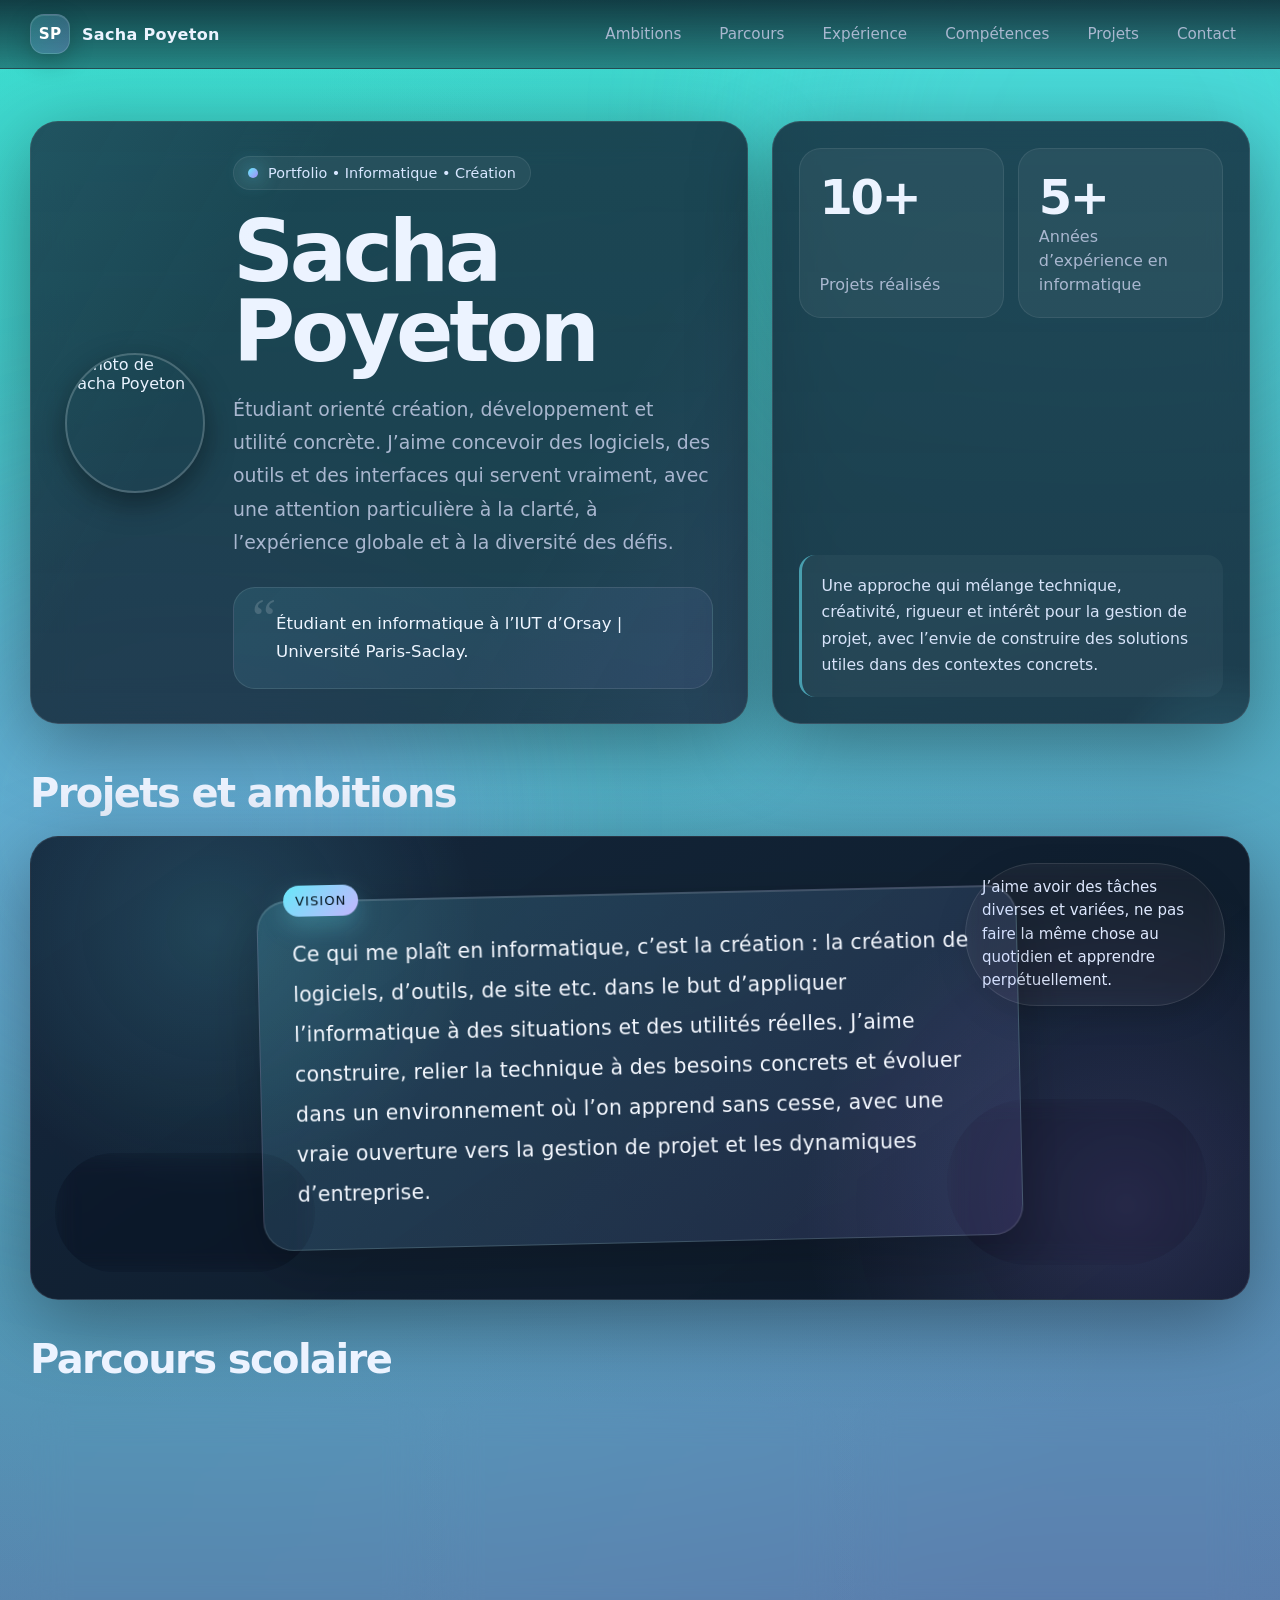
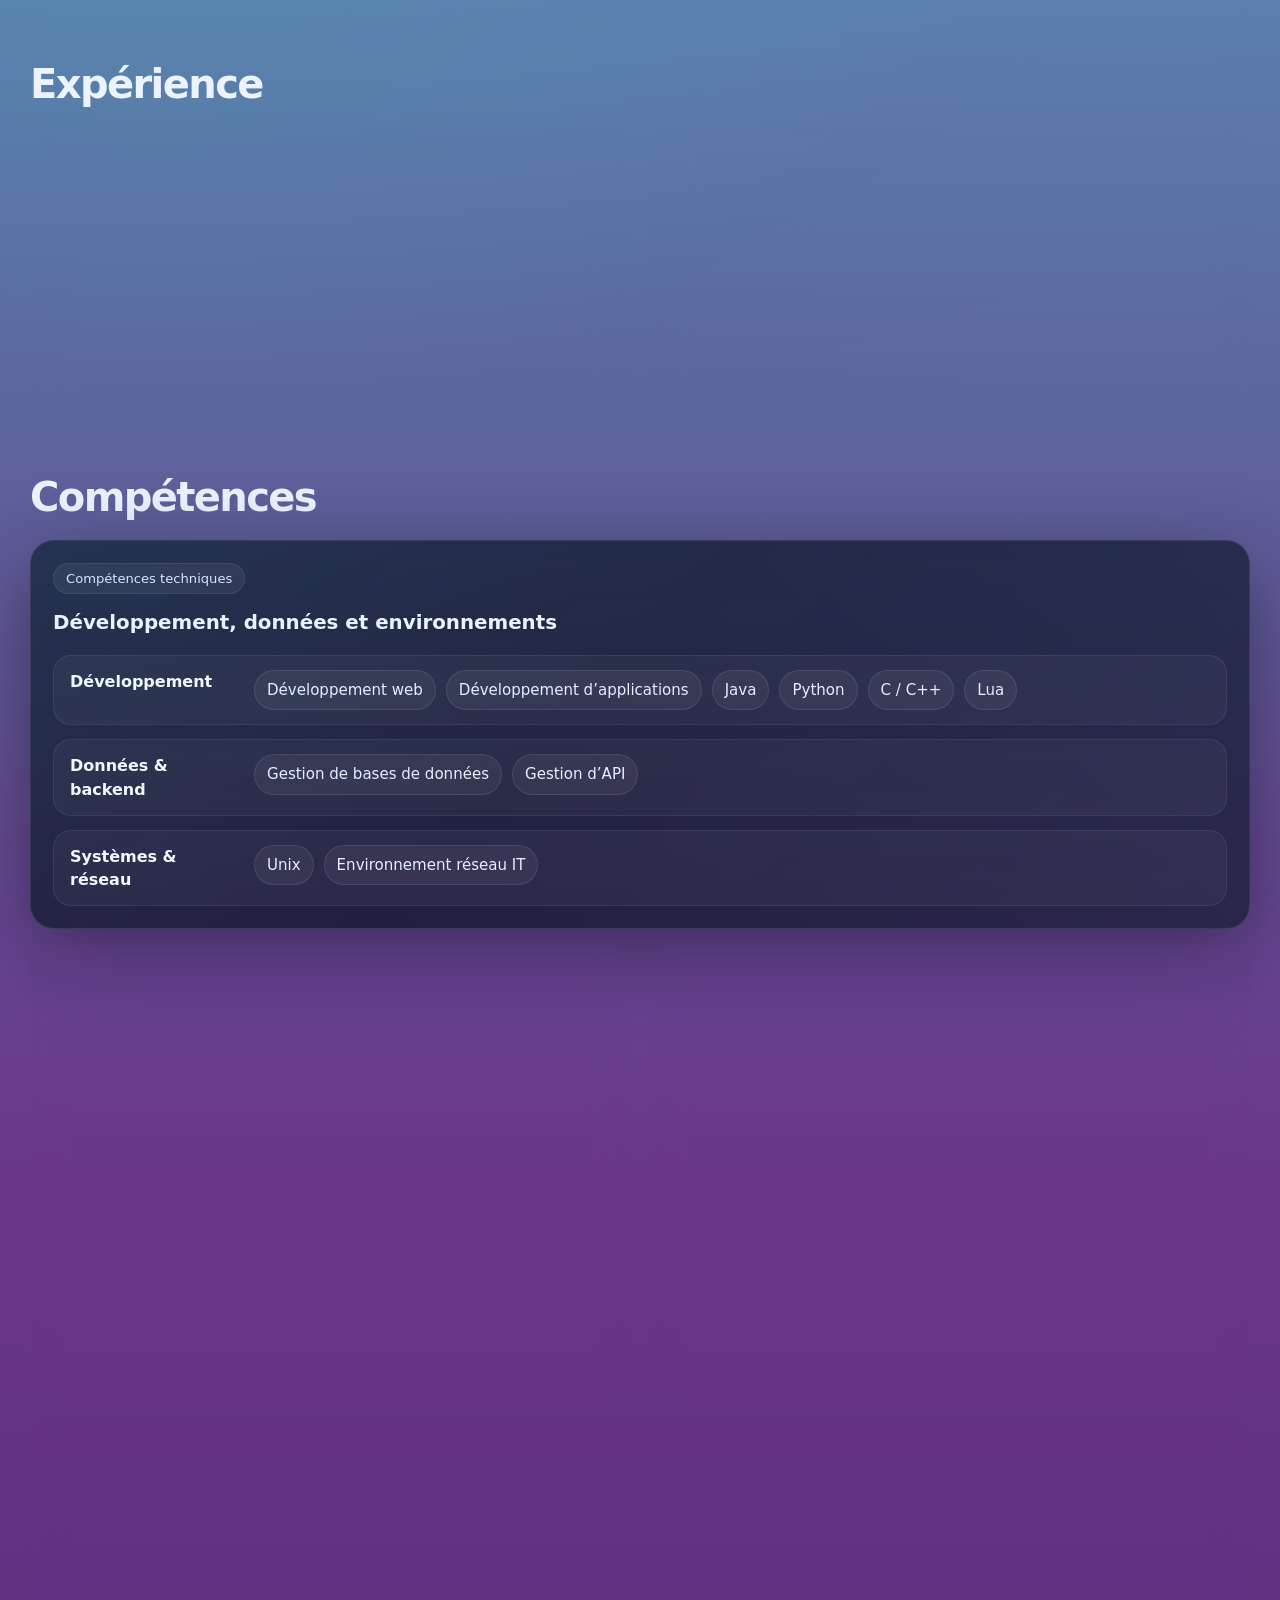
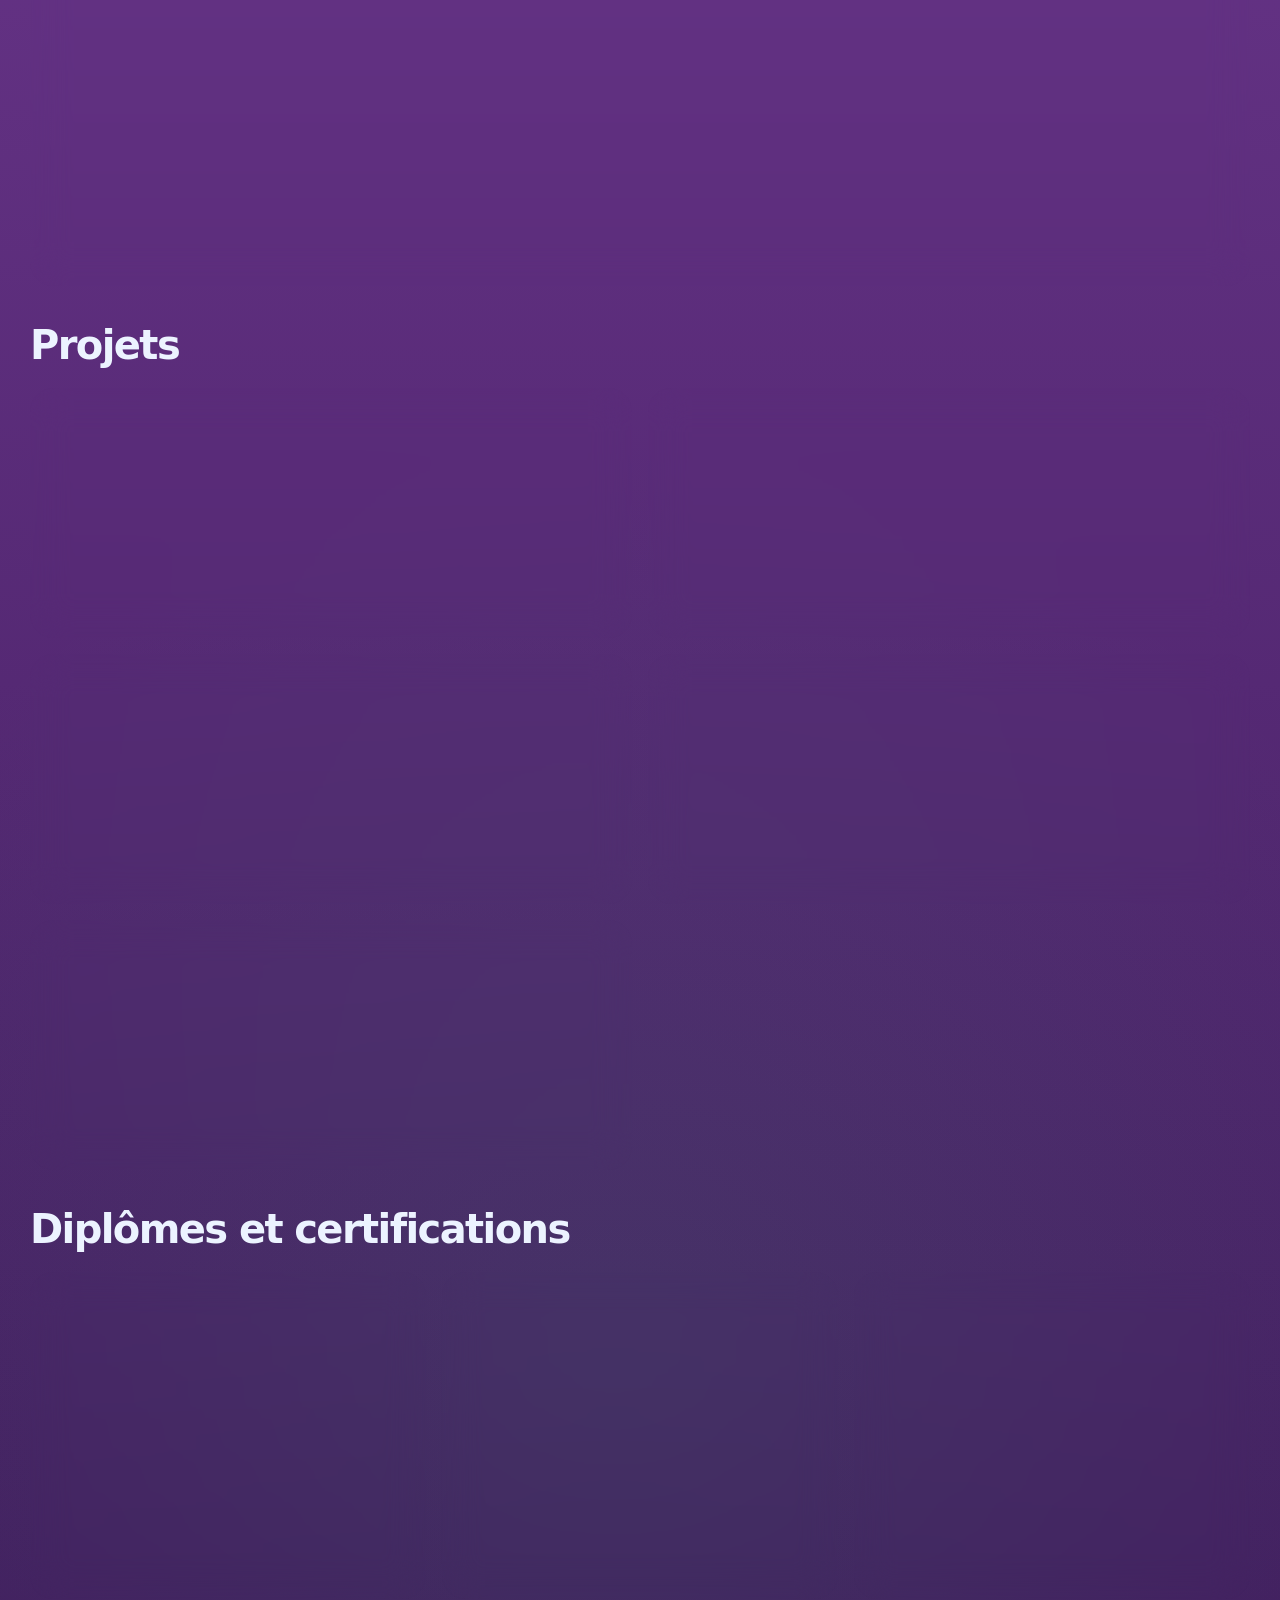
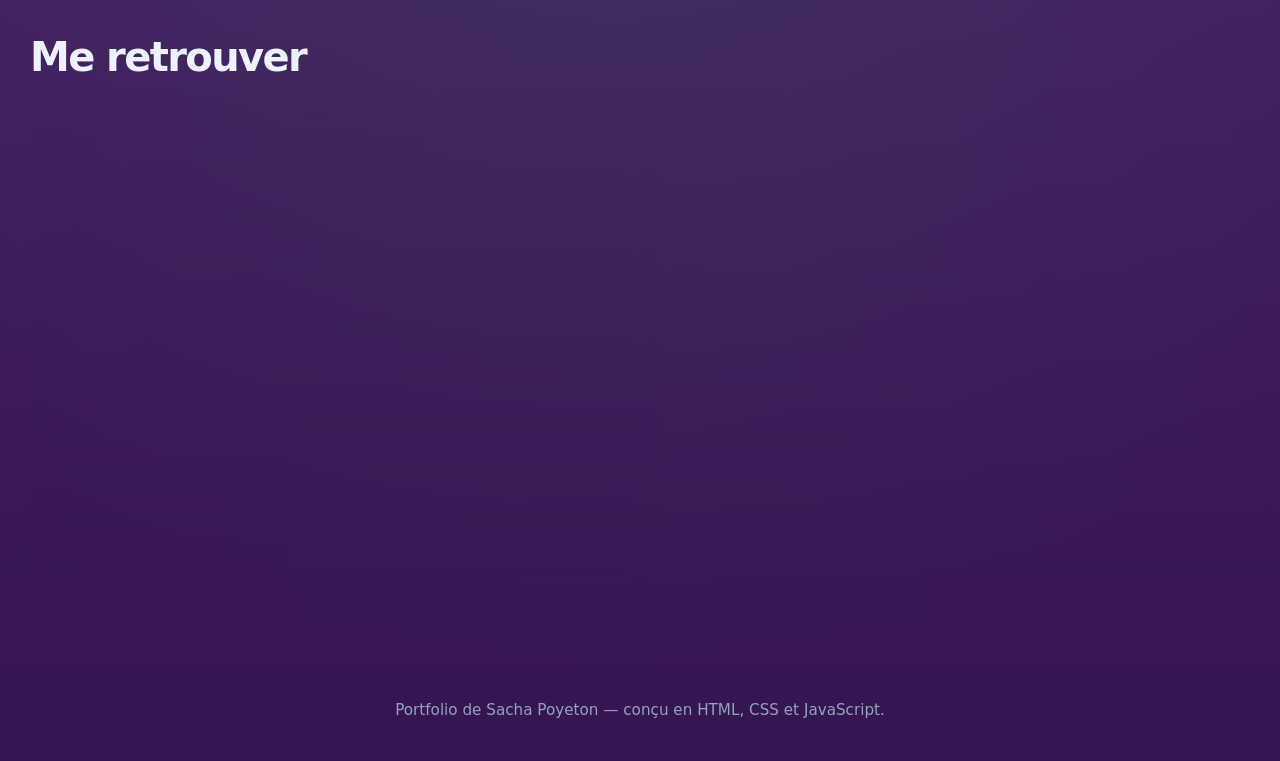
==== commit 5a2af84b: "Update the word 'Hello' to 'Goodbye'" ====
--- a/index.html
+++ b/index.html
@@ -1002,7 +1002,7 @@
         <div class="hero-main reveal">
 
   <img 
-    src="https://i.imgur.com/KoZLthWl.jpg" 
+    src="https://media.licdn.com/dms/image/v2/D4E03AQFbX4olCp_9kA/profile-displayphoto-shrink_200_200/B4EZZYoOFiHcAg-/0/1745243661575?e=2147483647&v=beta&t=5BFI0k_d-qNktNF7DWylOc2BJ-HvmNiN__3yvIu5CvM" 
     alt="Photo de Sacha Poyeton" 
     class="hero-photo"
   >
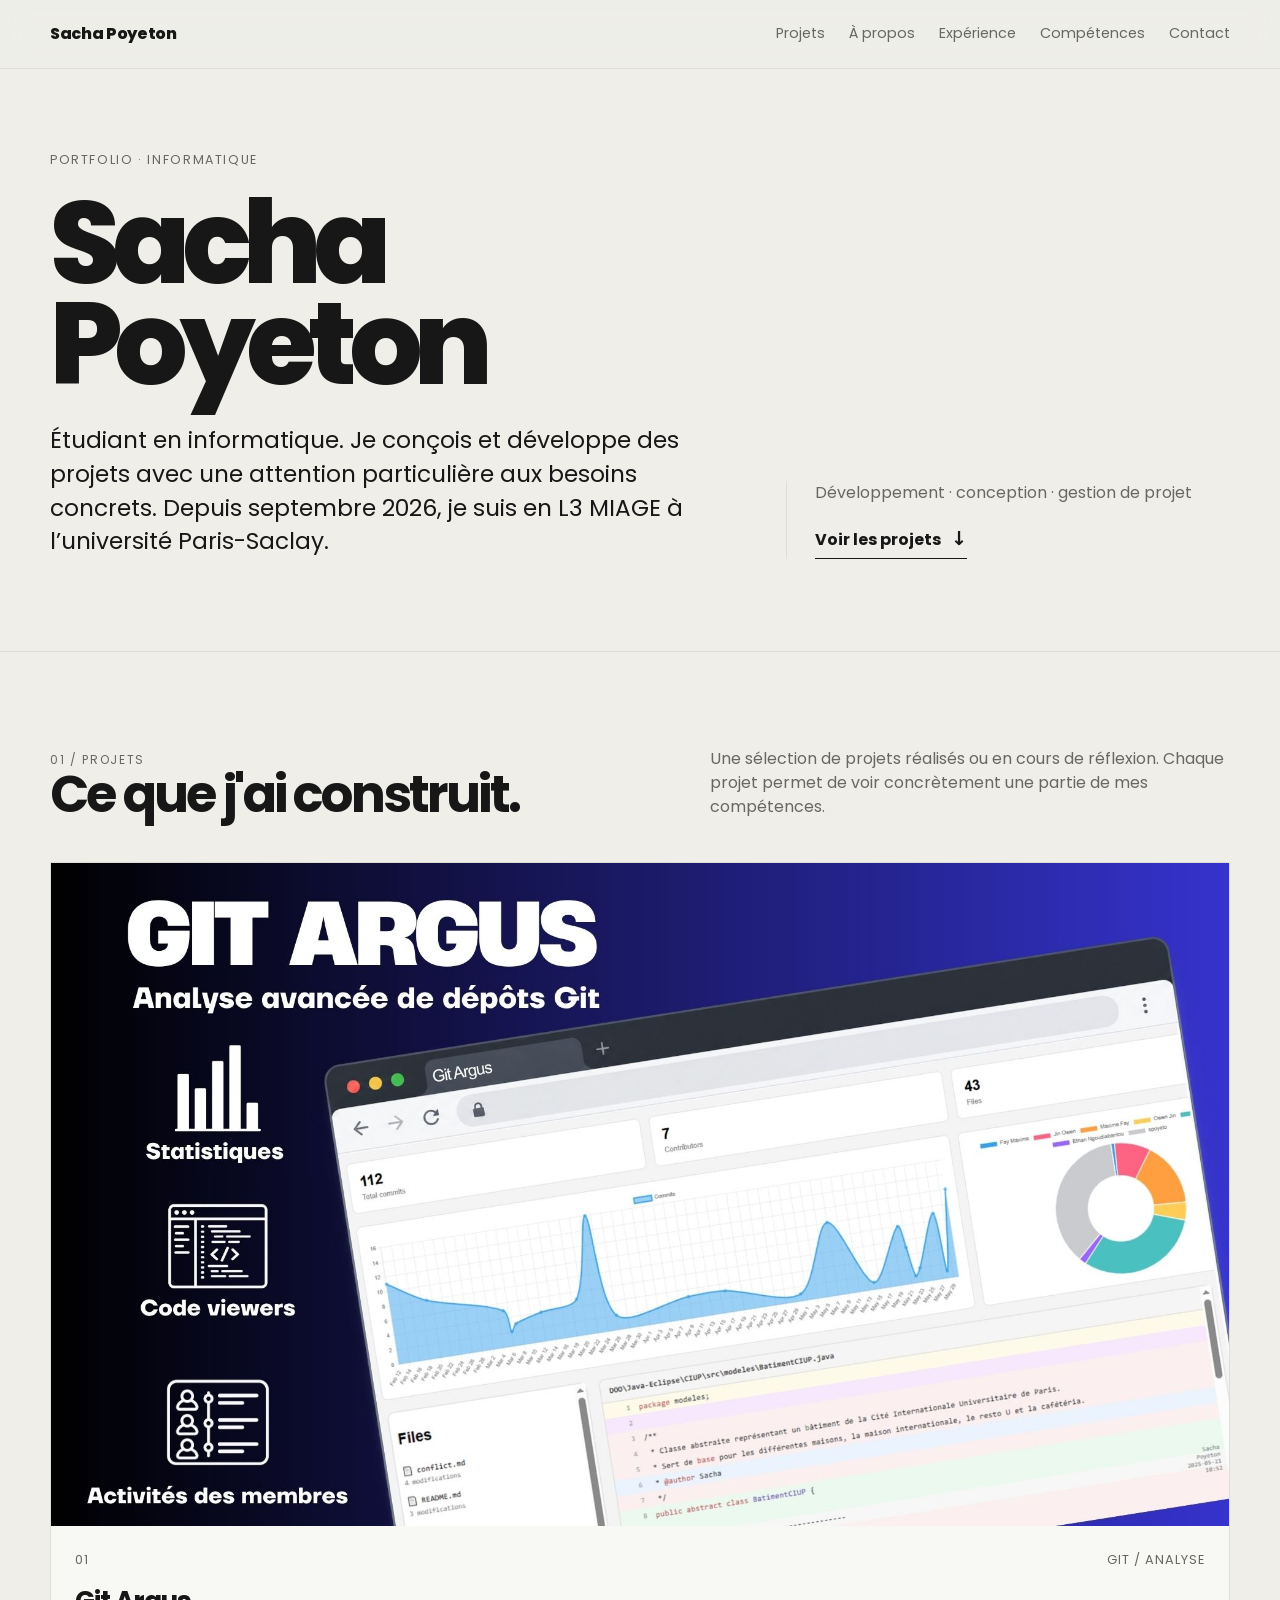
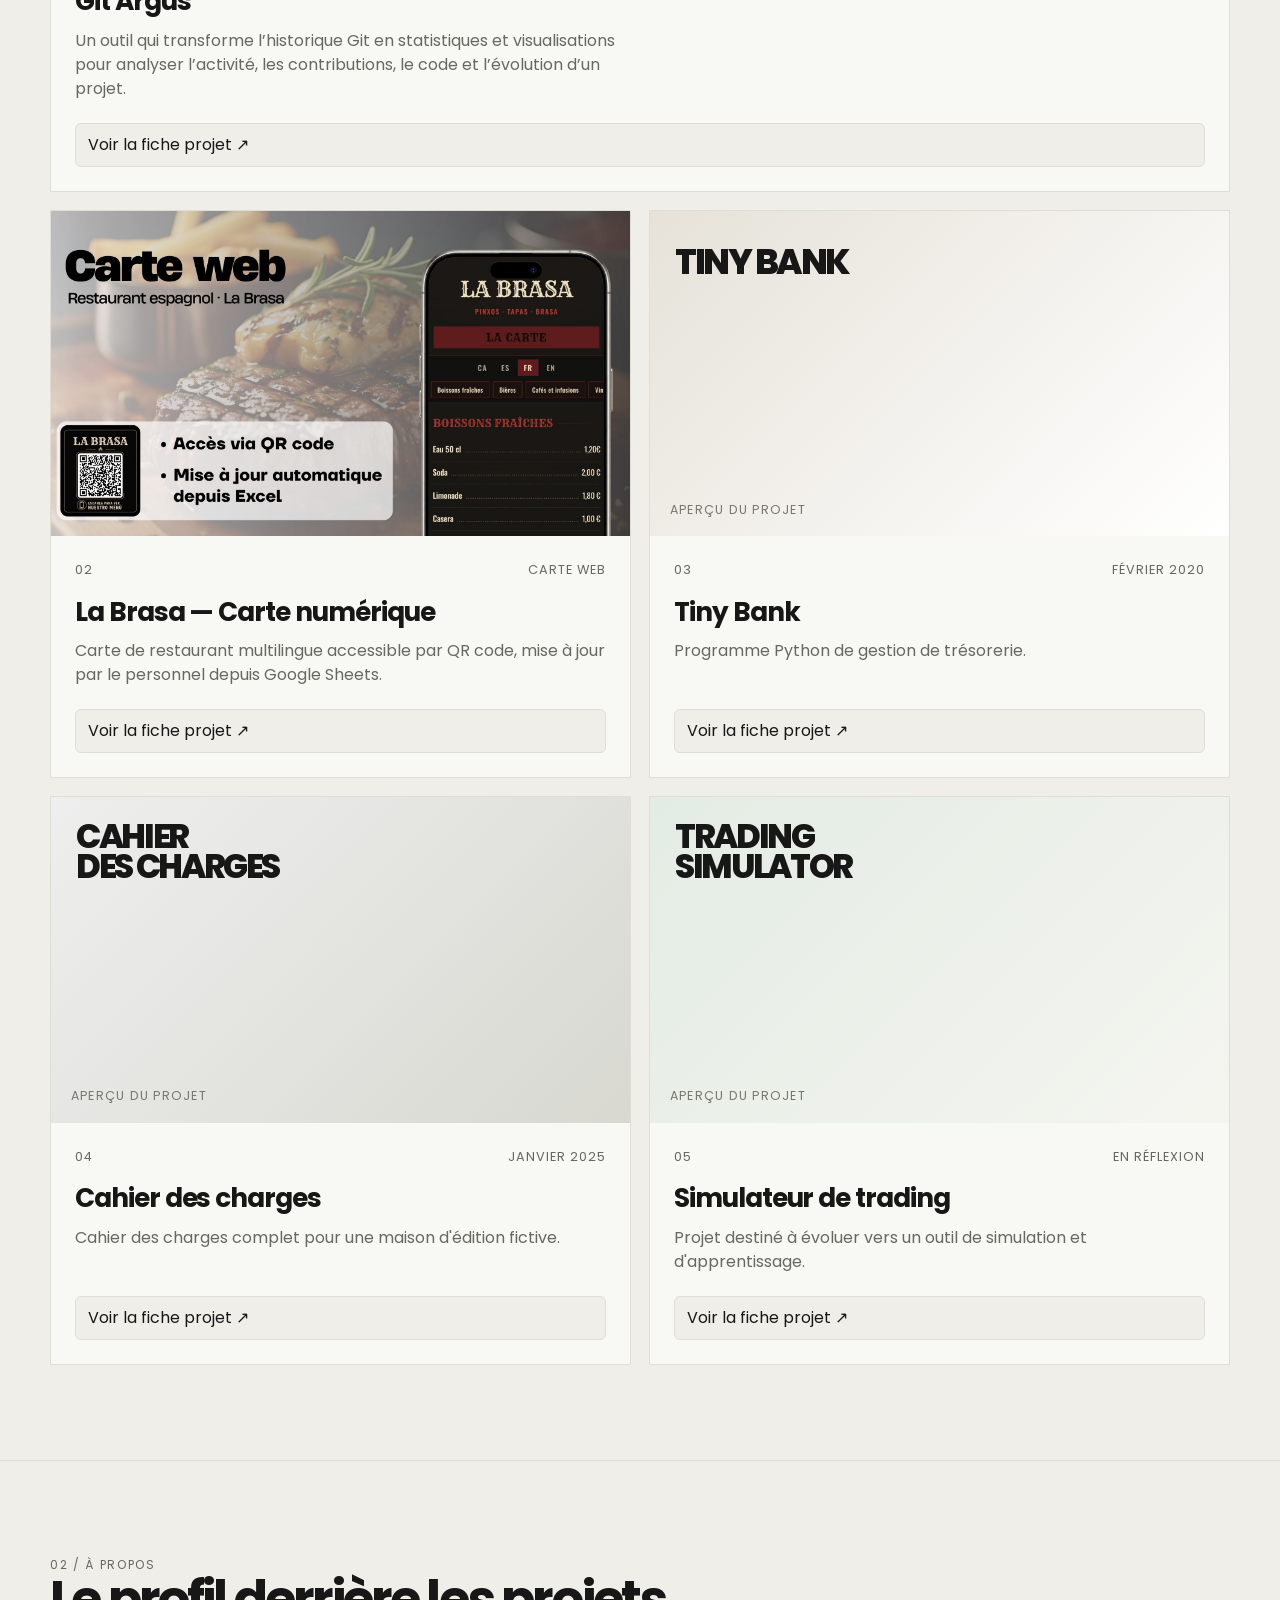
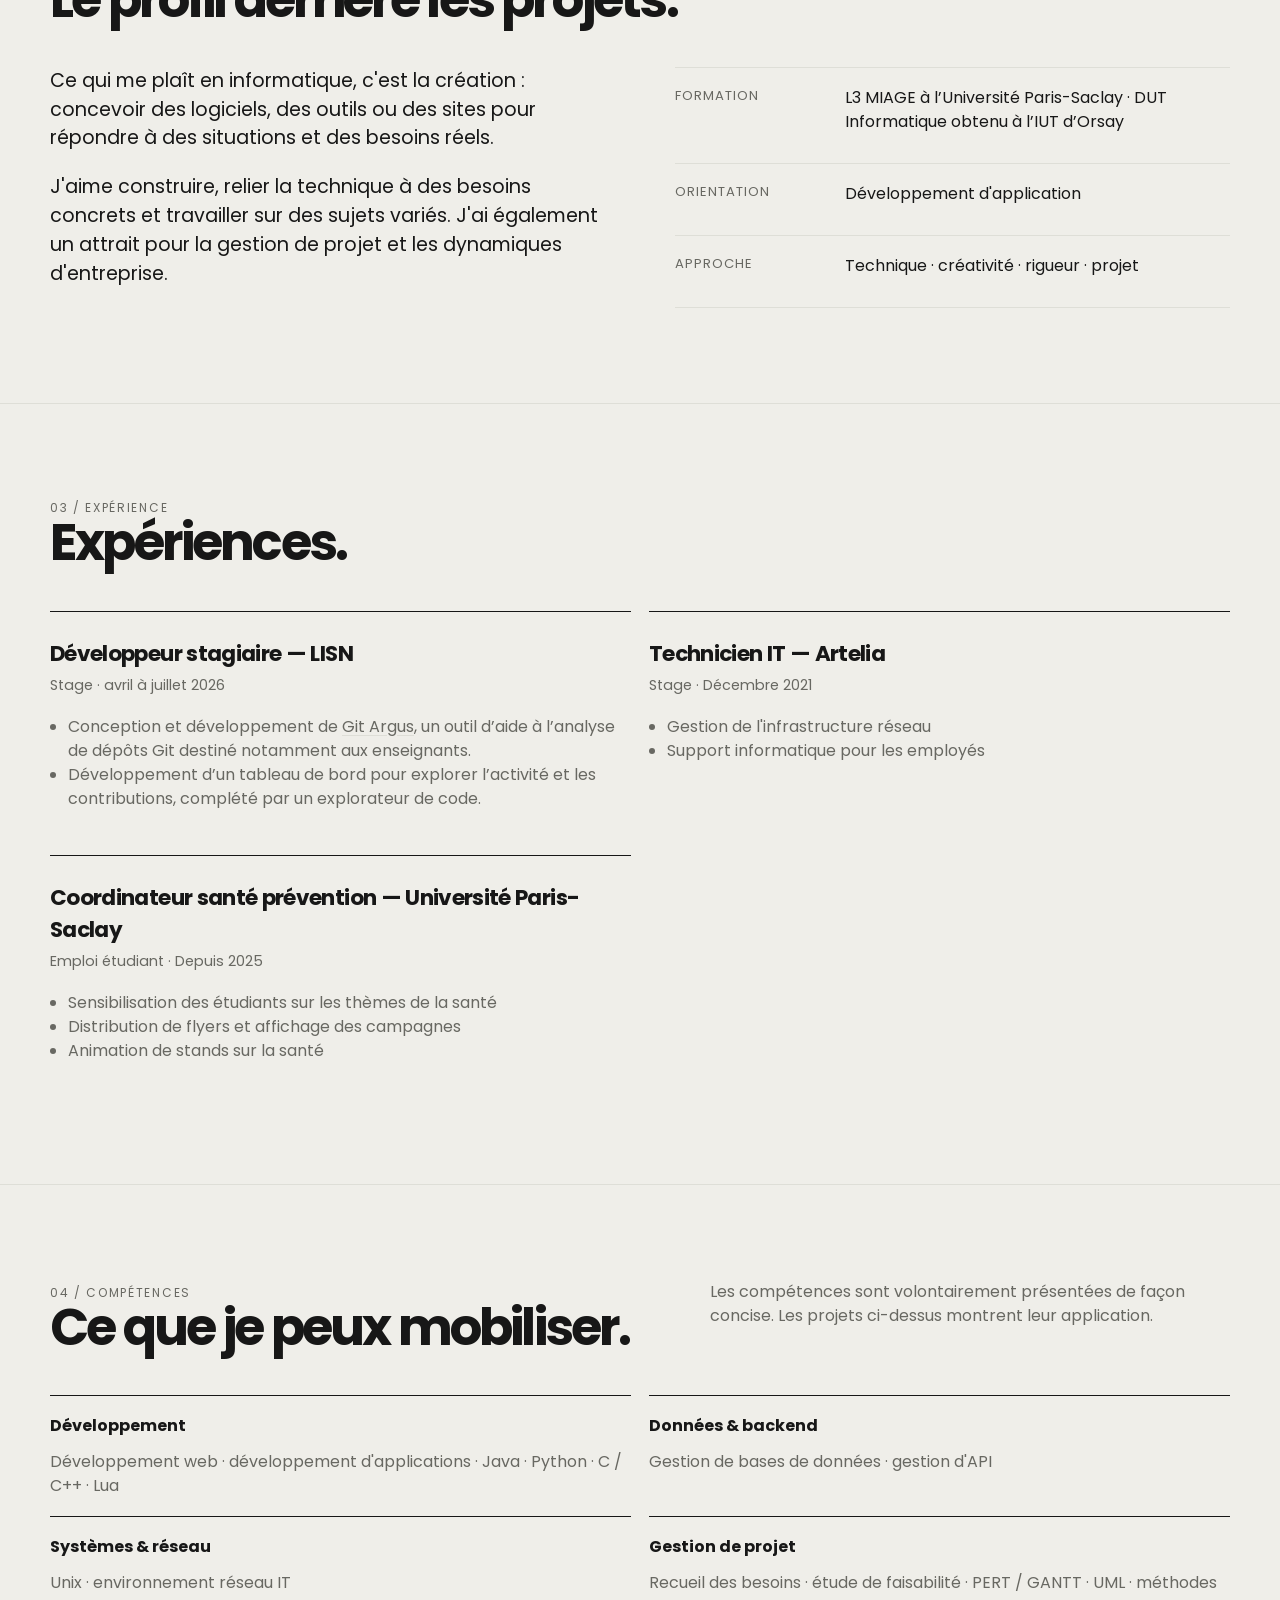
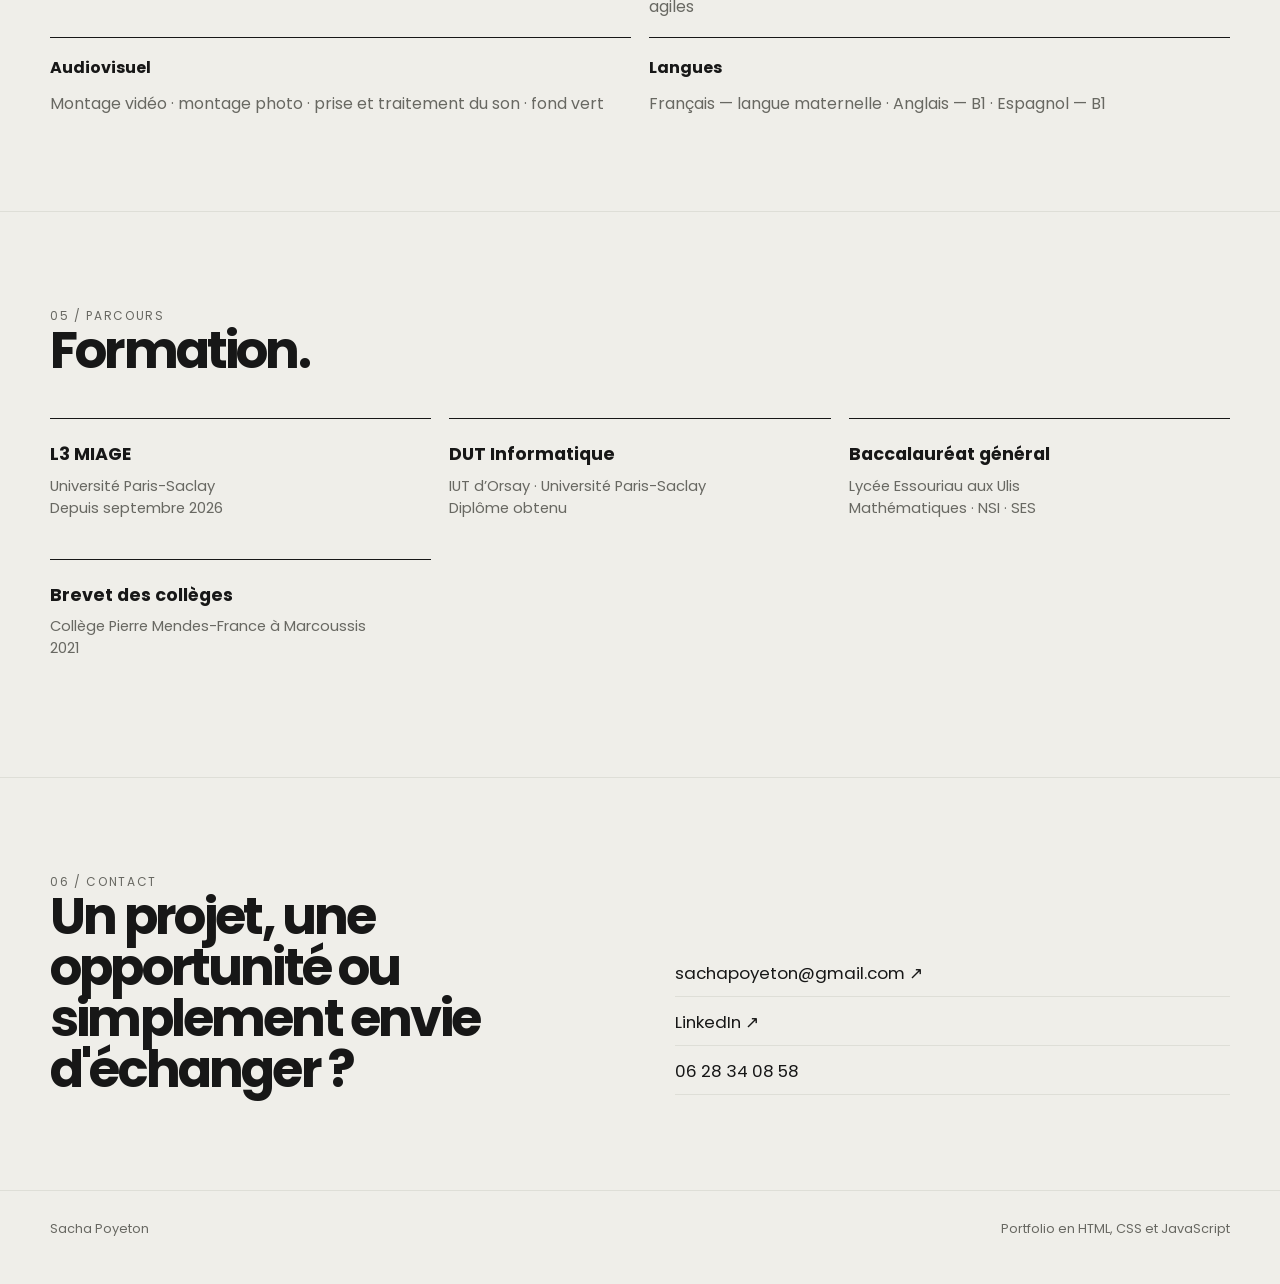
==== commit d63b845c: "Prepare portfolio for GitHub Pages" ====
--- a/index.html
+++ b/index.html
@@ -1,1461 +1,105 @@
 <!DOCTYPE html>
 <html lang="fr">
 <head>
-  <meta charset="UTF-8" />
-  <meta name="viewport" content="width=device-width, initial-scale=1.0" />
-  <title>Sacha Poyeton — Portfolio</title>
-  <style>
-    :root {
-      --bg: #07111f;
-      --bg-soft: rgba(255,255,255,0.06);
-      --bg-card: rgba(10, 20, 36, 0.72);
-      --stroke: rgba(255,255,255,0.11);
-      --text: #ecf3ff;
-      --muted: #a9b7cf;
-      --accent: #67e8f9;
-      --accent-2: #a78bfa;
-      --accent-3: #22c55e;
-      --shadow: 0 20px 80px rgba(0,0,0,0.38);
-      --radius-xl: 28px;
-      --radius-lg: 22px;
-      --radius-md: 18px;
-      --max: 1220px;
-    }
-
-    * { box-sizing: border-box; }
-
-    html {
-      scroll-behavior: smooth;
-    }
-
-    body {
-      margin: 0;
-      font-family: Inter, ui-sans-serif, system-ui, -apple-system, BlinkMacSystemFont, "Segoe UI", sans-serif;
-      color: var(--text);
-      background:
-        radial-gradient(circle at 12% 18%, rgba(103,232,249,0.18), transparent 22%),
-        radial-gradient(circle at 88% 16%, rgba(167,139,250,0.16), transparent 24%),
-        radial-gradient(circle at 48% 82%, rgba(34,197,94,0.10), transparent 20%),
-        linear-gradient(180deg, #3bdfd0 0%, #6a368b 50%, #351551 100%);
-      min-height: 100vh;
-      overflow-x: hidden;
-    }
-
-    body::before,
-    body::after {
-      content: "";
-      position: fixed;
-      inset: auto;
-      width: 42rem;
-      height: 42rem;
-      border-radius: 50%;
-      filter: blur(100px);
-      z-index: 0;
-      pointer-events: none;
-      opacity: 0.22;
-    }
-
-    body::before {
-      background: var(--accent);
-      top: -12rem;
-      right: -10rem;
-    }
-
-    body::after {
-      background: var(--accent-2);
-      bottom: -16rem;
-      left: -12rem;
-    }
-
-    .grain {
-      position: fixed;
-      inset: 0;
-      pointer-events: none;
-      opacity: 0.06;
-      background-image:
-        linear-gradient(rgba(255,255,255,0.06) 1px, transparent 1px),
-        linear-gradient(90deg, rgba(255,255,255,0.05) 1px, transparent 1px);
-      background-size: 28px 28px;
-      mask-image: radial-gradient(circle at center, black 30%, transparent 100%);
-      z-index: 0;
-    }
-
-    a {
-      color: inherit;
-      text-decoration: none;
-    }
-
-    .container {
-      width: min(calc(100% - 32px), var(--max));
-      margin: 0 auto;
-      position: relative;
-      z-index: 1;
-    }
-
-    .topbar {
-      position: sticky;
-      top: 0;
-      z-index: 40;
-      backdrop-filter: blur(16px);
-      background: linear-gradient(180deg, rgba(6, 16, 29, 0.78), rgba(6, 16, 29, 0.42));
-      border-bottom: 1px solid rgba(255,255,255,0.08);
-    }
-
-    .topbar-inner {
-      display: flex;
-      align-items: center;
-      justify-content: space-between;
-      gap: 20px;
-      padding: 14px 0;
-    }
-
-    .brand {
-      display: flex;
-      align-items: center;
-      gap: 12px;
-      font-weight: 700;
-      letter-spacing: 0.02em;
-    }
-
-    .brand-mark {
-      width: 40px;
-      height: 40px;
-      border-radius: 14px;
-      display: grid;
-      place-items: center;
-      background: linear-gradient(135deg, rgba(103,232,249,0.22), rgba(167,139,250,0.26));
-      border: 1px solid rgba(255,255,255,0.14);
-      box-shadow: inset 0 1px 0 rgba(255,255,255,0.12), 0 8px 24px rgba(0,0,0,0.24);
-    }
-
-    .brand-mark span {
-      font-size: 0.95rem;
-      color: #fff;
-    }
-
-    .nav {
-      display: flex;
-      flex-wrap: wrap;
-      justify-content: flex-end;
-      gap: 10px;
-    }
-
-    .nav a {
-      font-size: 0.95rem;
-      color: var(--muted);
-      padding: 10px 14px;
-      border-radius: 999px;
-      transition: 0.25s ease;
-    }
-
-    .nav a:hover,
-    .nav a.active {
-      color: #fff;
-      background: rgba(255,255,255,0.06);
-    }
-
-    .hero {
-      padding: 52px 0 28px;
-    }
-
-    .hero-grid {
-      display: grid;
-      grid-template-columns: 1.2fr 0.8fr;
-      gap: 24px;
-      align-items: stretch;
-    }
-
-    .hero-main,
-    .hero-side,
-    .panel,
-    .project-card,
-    .timeline-card,
-    .contact-card,
-    .skill-chip,
-    .cert-card,
-    .category-card {
-      background: linear-gradient(180deg, rgba(15, 26, 45, 0.76), rgba(8, 17, 31, 0.72));
-      border: 1px solid var(--stroke);
-      box-shadow: var(--shadow);
-      backdrop-filter: blur(18px);
-    }
-
-    .hero-main {
-      border-radius: var(--radius-xl);
-      padding: 34px;
-      position: relative;
-      overflow: hidden;
-    }
-
-    .hero-main::before {
-      content: "";
-      position: absolute;
-      inset: 0;
-      background: linear-gradient(120deg, rgba(103,232,249,0.08), transparent 30%, transparent 70%, rgba(167,139,250,0.08));
-      pointer-events: none;
-    }
-
-    .eyebrow {
-      display: inline-flex;
-      align-items: center;
-      gap: 10px;
-      padding: 8px 14px;
-      border-radius: 999px;
-      background: rgba(255,255,255,0.05);
-      border: 1px solid rgba(255,255,255,0.08);
-      color: #d8e6ff;
-      font-size: 0.9rem;
-      margin-bottom: 22px;
-    }
-
-    .eyebrow::before {
-      content: "";
-      width: 10px;
-      height: 10px;
-      border-radius: 50%;
-      background: linear-gradient(135deg, var(--accent), var(--accent-2));
-      box-shadow: 0 0 20px rgba(103,232,249,0.9);
-    }
-
-    h1 {
-      margin: 0;
-      font-size: clamp(2.8rem, 7vw, 5.3rem);
-      line-height: 0.94;
-      letter-spacing: -0.05em;
-      max-width: 10ch;
-    }
-
-    .lead {
-      margin: 22px 0 0;
-      font-size: 1.18rem;
-      line-height: 1.75;
-      color: var(--muted);
-      max-width: 62ch;
-    }
-
-    .quote {
-      margin-top: 28px;
-      padding: 22px 22px 22px 24px;
-      border-radius: var(--radius-lg);
-      background: linear-gradient(135deg, rgba(103,232,249,0.10), rgba(167,139,250,0.08));
-      border: 1px solid rgba(255,255,255,0.1);
-      position: relative;
-    }
-
-    .quote::before {
-      content: "“";
-      position: absolute;
-      top: 4px;
-      left: 18px;
-      font-size: 3.4rem;
-      line-height: 1;
-      color: rgba(255,255,255,0.16);
-      font-family: Georgia, serif;
-    }
-
-    .quote p {
-      margin: 0;
-      padding-left: 18px;
-      font-size: 1.04rem;
-      color: #eef5ff;
-      line-height: 1.7;
-    }
-
-    .hero-side {
-      border-radius: var(--radius-xl);
-      padding: 26px;
-      display: flex;
-      flex-direction: column;
-      justify-content: space-between;
-      gap: 18px;
-      position: relative;
-      overflow: hidden;
-    }
-
-    .hero-side::after {
-      content: "";
-      position: absolute;
-      inset: auto -20% -30% auto;
-      width: 240px;
-      height: 240px;
-      border-radius: 50%;
-      background: radial-gradient(circle, rgba(103,232,249,0.18), transparent 70%);
-      pointer-events: none;
-    }
-
-    .hero-side h2 {
-      margin: 0;
-      font-size: 1rem;
-      color: #dbe8ff;
-      letter-spacing: 0.06em;
-      text-transform: uppercase;
-    }
-
-    .stats {
-      display: grid;
-      grid-template-columns: repeat(2, 1fr);
-      gap: 14px;
-    }
-
-    .stat {
-      padding: 20px;
-      border-radius: 22px;
-      background: rgba(255,255,255,0.05);
-      border: 1px solid rgba(255,255,255,0.08);
-      min-height: 150px;
-      display: flex;
-      flex-direction: column;
-      justify-content: space-between;
-    }
-
-    .stat .value {
-      font-size: clamp(2rem, 5vw, 3rem);
-      font-weight: 800;
-      letter-spacing: -0.05em;
-    }
-
-    .stat p {
-      margin: 0;
-      color: var(--muted);
-      line-height: 1.5;
-    }
-
-    .hero-note {
-      padding: 18px 18px 18px 20px;
-      border-left: 3px solid rgba(103,232,249,0.55);
-      border-radius: 16px;
-      background: rgba(255,255,255,0.04);
-      color: #d7e3f9;
-      line-height: 1.7;
-      font-size: 0.98rem;
-    }
-
-    main {
-      padding-bottom: 80px;
-    }
-
-    .section {
-      padding: 18px 0;
-    }
-
-    .section-header {
-      display: flex;
-      flex-wrap: wrap;
-      align-items: end;
-      justify-content: space-between;
-      gap: 16px;
-      margin-bottom: 20px;
-    }
-
-    .section-header h2 {
-      margin: 0;
-      font-size: clamp(1.65rem, 4vw, 2.5rem);
-      letter-spacing: -0.04em;
-    }
-
-    .section-header p {
-      margin: 0;
-      color: var(--muted);
-      max-width: 62ch;
-      line-height: 1.7;
-    }
-
-    .panel {
-      border-radius: var(--radius-xl);
-      padding: 28px;
-    }
-
-    .ambition-showcase {
-      position: relative;
-      overflow: visible;
-      min-height: 320px;
-      padding: 32px;
-      border-radius: var(--radius-xl);
-      background:
-        radial-gradient(circle at 15% 20%, rgba(103,232,249,0.16), transparent 24%),
-        radial-gradient(circle at 90% 80%, rgba(167,139,250,0.18), transparent 28%),
-        linear-gradient(145deg, rgba(15, 28, 48, 0.92), rgba(7, 16, 29, 0.94));
-      border: 1px solid rgba(255,255,255,0.10);
-      box-shadow: var(--shadow);
-    }
-
-    .ambition-orbit {
-      position: absolute;
-      inset: 0;
-      pointer-events: none;
-      overflow: hidden;
-      border-radius: inherit;
-    }
-
-    .orbit-pill {
-      position: absolute;
-      padding: 12px 16px;
-      border-radius: 999px;
-      background: rgba(255,255,255,0.06);
-      border: 1px solid rgba(255,255,255,0.10);
-      color: #dfe9ff;
-      backdrop-filter: blur(10px);
-      max-width: 260px;
-      line-height: 1.55;
-      font-size: 0.94rem;
-      box-shadow: 0 10px 30px rgba(0,0,0,0.18);
-    }
-
-    .orbit-pill.top-right { top: 26px; right: 24px; }
-    .orbit-pill.bottom-left { bottom: 26px; left: 24px; }
-    .orbit-pill.bottom-right { bottom: 34px; right: 42px; }
-
-    .ambition-core {
-      position: relative;
-      z-index: 1;
-      width: min(760px, 100%);
-      margin: 24px auto;
-      padding: 34px;
-      border-radius: 30px;
-      background: linear-gradient(135deg, rgba(103,232,249,0.16), rgba(167,139,250,0.12));
-      border: 1px solid rgba(255,255,255,0.14);
-      box-shadow: 0 20px 60px rgba(0,0,0,0.24), inset 0 1px 0 rgba(255,255,255,0.14);
-      transform: rotate(-1.3deg);
-    }
-
-    .ambition-core::before {
-      content: "Vision";
-      position: absolute;
-      top: -16px;
-      left: 26px;
-      padding: 8px 12px;
-      border-radius: 999px;
-      font-size: 0.82rem;
-      letter-spacing: 0.08em;
-      text-transform: uppercase;
-      color: #03131d;
-      background: linear-gradient(135deg, var(--accent), #c4b5fd);
-      box-shadow: 0 10px 24px rgba(103,232,249,0.26);
-    }
-
-    .ambition-core p {
-      margin: 0;
-      font-size: clamp(1.08rem, 2vw, 1.28rem);
-      line-height: 1.95;
-      color: #f4f8ff;
-      letter-spacing: 0.01em;
-    }
-
-    .grid-3 {
-      display: grid;
-      grid-template-columns: repeat(3, 1fr);
-      gap: 16px;
-    }
-
-    .timeline-card,
-    .contact-card,
-    .cert-card,
-    .category-card {
-      border-radius: 24px;
-      padding: 22px;
-      height: 100%;
-    }
-
-    .card-label {
-      display: inline-flex;
-      padding: 7px 12px;
-      border-radius: 999px;
-      font-size: 0.82rem;
-      color: #d7e7ff;
-      background: rgba(255,255,255,0.06);
-      border: 1px solid rgba(255,255,255,0.08);
-      margin-bottom: 16px;
-    }
-
-    .timeline-card h3,
-    .project-card h3,
-    .contact-card h3,
-    .cert-card h3,
-    .category-card h3 {
-      margin: 0;
-      font-size: 1.24rem;
-      line-height: 1.35;
-    }
-
-    .subline {
-      margin-top: 8px;
-      color: var(--muted);
-      line-height: 1.65;
-    }
-
-    .experience-grid {
-      display: grid;
-      grid-template-columns: repeat(2, 1fr);
-      gap: 16px;
-    }
-
-    .experience-meta {
-      display: flex;
-      flex-wrap: wrap;
-      gap: 10px;
-      align-items: center;
-      margin: 10px 0 0;
-      color: #dbe8ff;
-      font-size: 0.95rem;
-    }
-
-    .pill {
-      padding: 7px 12px;
-      border-radius: 999px;
-      background: rgba(255,255,255,0.06);
-      border: 1px solid rgba(255,255,255,0.08);
-    }
-
-    .bullet-list {
-      margin: 18px 0 0;
-      padding: 0;
-      list-style: none;
-      display: grid;
-      gap: 12px;
-    }
-
-    .bullet-list li {
-      position: relative;
-      padding-left: 20px;
-      color: #dce7fb;
-      line-height: 1.65;
-    }
-
-    .bullet-list li::before {
-      content: "";
-      position: absolute;
-      left: 0;
-      top: 0.72em;
-      width: 8px;
-      height: 8px;
-      border-radius: 50%;
-      background: linear-gradient(135deg, var(--accent), var(--accent-2));
-      box-shadow: 0 0 18px rgba(103,232,249,0.55);
-    }
-
-    .skills-sections {
-      display: grid;
-      display: grid;
-      grid-template-columns: repeat(2, 1fr);
-      gap: 16px;
-    }
-
-    .category-card {
-      position: relative;
-      overflow: hidden;
-    }
-
-    .category-card::before {
-      content: "";
-      position: absolute;
-      inset: 0;
-      background: linear-gradient(135deg, rgba(103,232,249,0.05), transparent 45%, rgba(167,139,250,0.06));
-      pointer-events: none;
-    }
-
-    .category-card.full {
-      grid-column: 1 / -1;
-    }
-
-    .skills-wrap {
-      display: flex;
-      flex-wrap: wrap;
-      gap: 12px;
-      margin-top: 14px;
-    }
-
-    .skill-chip {
-      padding: 14px 18px;
-      border-radius: 999px;
-      border: 1px solid rgba(255,255,255,0.09);
-      color: #eff6ff;
-      font-weight: 600;
-      letter-spacing: 0.01em;
-      transition: transform 0.25s ease, border-color 0.25s ease, background 0.25s ease;
-    }
-
-    .skill-chip:hover {
-      transform: translateY(-3px);
-      border-color: rgba(103,232,249,0.4);
-      background: linear-gradient(135deg, rgba(103,232,249,0.12), rgba(167,139,250,0.08));
-    }
-
-    .skills-grid-modern {
-      display: grid;
-      grid-template-columns: repeat(2, 1fr);
-      gap: 16px;
-    }
-
-    .skill-block {
-      margin-top: 18px;
-      display: grid;
-      gap: 14px;
-    }
-
-    .skill-line {
-      display: grid;
-      grid-template-columns: minmax(130px, 170px) 1fr;
-      gap: 14px;
-      align-items: start;
-      padding: 14px 16px;
-      border-radius: 18px;
-      background: rgba(255,255,255,0.04);
-      border: 1px solid rgba(255,255,255,0.07);
-    }
-
-    .skill-line-title {
-      font-weight: 700;
-      color: #f5f9ff;
-      line-height: 1.45;
-    }
-
-    .skill-line-tags {
-      display: flex;
-      flex-wrap: wrap;
-      gap: 10px;
-    }
-
-    .mini-chip {
-      padding: 9px 12px;
-      border-radius: 999px;
-      background: rgba(255,255,255,0.055);
-      border: 1px solid rgba(255,255,255,0.09);
-      color: #e6efff;
-      font-size: 0.94rem;
-      line-height: 1.35;
-    }
-
-    .languages-panel {
-      display: grid;
-      gap: 14px;
-      margin-top: 18px;
-    }
-
-    .language-card {
-      display: grid;
-      grid-template-columns: auto 1fr;
-      gap: 16px;
-      align-items: center;
-      padding: 18px;
-      border-radius: 20px;
-      background: rgba(255,255,255,0.045);
-      border: 1px solid rgba(255,255,255,0.08);
-    }
-
-    .language-flag {
-      font-size: 2rem;
-      line-height: 1;
-      filter: drop-shadow(0 8px 18px rgba(0,0,0,0.24));
-    }
-
-    .language-main {
-      display: flex;
-      flex-wrap: wrap;
-      justify-content: space-between;
-      align-items: center;
-      gap: 8px 16px;
-    }
-
-    .language-name {
-      font-size: 1.05rem;
-      font-weight: 700;
-      color: #f4f8ff;
-    }
-
-    .language-level {
-      padding: 7px 12px;
-      border-radius: 999px;
-      background: linear-gradient(135deg, rgba(103,232,249,0.16), rgba(167,139,250,0.14));
-      border: 1px solid rgba(255,255,255,0.10);
-      color: #eef7ff;
-      font-size: 0.88rem;
-      font-weight: 600;
-    }
-
-    .language-note {
-      margin-top: 6px;
-      color: var(--muted);
-      line-height: 1.6;
-    }
-
-    .projects-grid {
-      display: grid;
-      grid-template-columns: repeat(2, 1fr);
-      gap: 16px;
-    }
-
-    .project-card {
-      border-radius: 24px;
-      padding: 22px;
-      position: relative;
-      overflow: hidden;
-      min-height: 250px;
-      display: flex;
-      flex-direction: column;
-      gap: 16px;
-    }
-
-    .project-card::before {
-      content: "";
-      position: absolute;
-      inset: 0;
-      background: linear-gradient(135deg, rgba(103,232,249,0.07), transparent 45%, rgba(167,139,250,0.08));
-      pointer-events: none;
-    }
-
-    .project-top {
-      display: flex;
-      justify-content: space-between;
-      gap: 12px;
-      align-items: flex-start;
-    }
-
-    .project-date {
-      color: var(--muted);
-      font-size: 0.95rem;
-    }
-
-    .project-desc {
-      color: #dbe7fb;
-      line-height: 1.7;
-      flex: 1;
-    }
-
-    .project-link {
-      display: inline-flex;
-      align-items: center;
-      gap: 10px;
-      width: fit-content;
-      padding: 11px 16px;
-      border-radius: 999px;
-      background: rgba(255,255,255,0.06);
-      border: 1px solid rgba(255,255,255,0.08);
-      color: #f4f8ff;
-      transition: 0.25s ease;
-    }
-
-    .project-link:hover {
-      transform: translateY(-2px);
-      background: rgba(255,255,255,0.1);
-    }
-
-    .cert-grid {
-      display: grid;
-      grid-template-columns: repeat(3, 1fr);
-      gap: 16px;
-    }
-
-    .cert-meta {
-      margin-top: 12px;
-      display: grid;
-      gap: 10px;
-      color: #dce7fb;
-      line-height: 1.6;
-    }
-
-    .cert-tags {
-      display: flex;
-      flex-wrap: wrap;
-      gap: 8px;
-      margin-top: 14px;
-    }
-
-    .cert-tag {
-      padding: 8px 11px;
-      border-radius: 999px;
-      background: rgba(255,255,255,0.06);
-      border: 1px solid rgba(255,255,255,0.08);
-      color: #dce8ff;
-      font-size: 0.84rem;
-    }
-
-    .contact-grid {
-      display: grid;
-      grid-template-columns: 1.05fr 0.95fr;
-      gap: 16px;
-    }
-
-    .contact-list {
-      display: grid;
-      gap: 14px;
-      margin-top: 18px;
-    }
-
-    .contact-item {
-      padding: 16px 18px;
-      border-radius: 18px;
-      background: rgba(255,255,255,0.045);
-      border: 1px solid rgba(255,255,255,0.07);
-    }
-
-    .contact-kicker {
-      font-size: 0.82rem;
-      text-transform: uppercase;
-      letter-spacing: 0.08em;
-      color: #9eb0ca;
-      margin-bottom: 8px;
-    }
-
-    .contact-value {
-      font-size: 1.06rem;
-      line-height: 1.6;
-      color: #f3f8ff;
-      word-break: break-word;
-    }
-
-    .bookmark-card {
-      position: relative;
-      overflow: hidden;
-    }
-
-    .bookmark-visual {
-      display: grid;
-      place-items: center;
-      min-height: 100%;
-      border-radius: 20px;
-      background:
-        radial-gradient(circle at 30% 20%, rgba(103,232,249,0.18), transparent 28%),
-        radial-gradient(circle at 70% 80%, rgba(167,139,250,0.20), transparent 24%),
-        linear-gradient(160deg, rgba(255,255,255,0.08), rgba(255,255,255,0.03));
-      border: 1px solid rgba(255,255,255,0.08);
-      padding: 28px;
-      min-height: 290px;
-      text-align: center;
-    }
-
-    .bookmark-visual .icon {
-      width: 84px;
-      height: 84px;
-      border-radius: 24px;
-      display: grid;
-      place-items: center;
-      background: rgba(255,255,255,0.08);
-      border: 1px solid rgba(255,255,255,0.1);
-      font-size: 2rem;
-      box-shadow: inset 0 1px 0 rgba(255,255,255,0.14);
-      margin: 0 auto 18px;
-    }
-
-    .bookmark-visual h3 {
-      margin: 0;
-      font-size: 1.5rem;
-    }
-
-    .bookmark-visual p {
-      margin: 12px 0 0;
-      color: var(--muted);
-      line-height: 1.7;
-      max-width: 34ch;
-    }
-
-    footer {
-      padding: 24px 0 42px;
-      color: #92a4bf;
-      text-align: center;
-      font-size: 0.95rem;
-    }
-
-    .reveal {
-      opacity: 0;
-      transform: translateY(24px);
-      transition: opacity 0.7s ease, transform 0.7s ease;
-    }
-
-    .reveal.visible {
-      opacity: 1;
-      transform: translateY(0);
-    }
-
-    @media (max-width: 1100px) {
-      .hero-grid,
-      .contact-grid,
-      .cert-grid,
-      .projects-grid,
-      .grid-3,
-      .experience-grid,
-      .skills-sections,
-      .skills-grid-modern {
-      display: grid;
-        grid-template-columns: 1fr;
-      }
-
-      .orbit-pill {
-        position: static;
-        margin-top: 14px;
-        max-width: none;
-      }
-
-      .ambition-showcase {
-        min-height: auto;
-      }
-
-      .ambition-core {
-        width: 100%;
-        margin: 12px 0 0;
-        transform: none;
-      }
-
-      h1 {
-        max-width: none;
-      }
-    }
-
-    @media (max-width: 720px) {
-      .container {
-        width: min(calc(100% - 20px), var(--max));
-      }
-
-      .topbar-inner {
-        align-items: flex-start;
-        flex-direction: column;
-      }
-
-      .nav {
-        justify-content: flex-start;
-      }
-
-      .hero {
-        padding-top: 28px;
-      }
-
-      .hero-main,
-      .hero-side,
-      .panel,
-      .project-card,
-      .timeline-card,
-      .contact-card,
-      .cert-card,
-      .category-card,
-      .ambition-showcase,
-      .ambition-core {
-        border-radius: 22px;
-      }
-
-      .hero-main,
-      .hero-side,
-      .panel,
-      .ambition-showcase {
-        padding: 22px;
-      }
-
-      .stats {
-        grid-template-columns: 1fr;
-      }
-
-      .ambition-core {
-        padding: 24px;
-      }
-
-      .skill-line,
-      .language-card {
-        grid-template-columns: 1fr;
-      }
-
-      .language-flag {
-        font-size: 1.8rem;
-      }
-    }
-    .hero-main {
-  display: flex;
-  gap: 28px;
-  align-items: center;
-}
-
-.hero-content {
-  flex: 1;
-}
-
-.hero-photo {
-  width: 140px;
-  height: 140px;
-  border-radius: 50%;
-  object-fit: cover;
-  border: 2px solid rgba(255,255,255,0.2);
-  box-shadow: 0 10px 30px rgba(0,0,0,0.4);
-  flex-shrink: 0;
-}
-  </style>
+<link href="https://fonts.googleapis.com/css2?family=Poppins:wght@400;500;600;700&display=swap" rel="stylesheet">
+<meta charset="UTF-8">
+<meta name="viewport" content="width=device-width, initial-scale=1.0">
+<meta name="description" content="Portfolio de Sacha Poyeton — étudiant en informatique, développement et conception de projets.">
+<title>Sacha Poyeton — Portfolio</title>
+<link rel="stylesheet" href="css/styles.css">
 </head>
 <body>
-  <div class="grain"></div>
 
-  <header class="topbar">
-    <div class="container topbar-inner">
-      <div class="brand">
-        <div class="brand-mark"><span>SP</span></div>
-        <div>Sacha Poyeton</div>
-      </div>
-      <nav class="nav">
-        <a href="#ambitions">Ambitions</a>
-        <a href="#parcours">Parcours</a>
-        <a href="#experience">Expérience</a>
-        <a href="#competences">Compétences</a>
-        <a href="#projets">Projets</a>
-        <a href="#contact">Contact</a>
-      </nav>
+<header class="topbar">
+    <div class="container topbar-inner"><a class="brand" href="#top">Sacha Poyeton</a>
+        <nav class="nav" aria-label="Navigation"><a href="#projets">Projets</a><a href="#apropos">À propos</a><a href="#experience">Expérience</a><a href="#competences">Compétences</a><a href="#contact">Contact</a></nav>
     </div>
-  </header>
+</header>
 
-  <main class="container">
-    <section class="hero">
-      <div class="hero-grid">
-        <div class="hero-main reveal">
+<main id="top">
 
-  <img 
-    src="https://media.licdn.com/dms/image/v2/D4E03AQFbX4olCp_9kA/profile-displayphoto-shrink_200_200/B4EZZYoOFiHcAg-/0/1745243661575?e=2147483647&v=beta&t=5BFI0k_d-qNktNF7DWylOc2BJ-HvmNiN__3yvIu5CvM" 
-    alt="Photo de Sacha Poyeton" 
-    class="hero-photo"
-  >
+<section class="hero"><div class="container hero-grid"><div><div class="eyebrow">Portfolio · Informatique</div><h1>Sacha<br>Poyeton</h1><p class="hero-lead">&Eacute;tudiant en informatique. Je con&ccedil;ois et d&eacute;veloppe des projets avec une attention particuli&egrave;re aux besoins concrets. Depuis septembre 2026, je suis en L3 MIAGE &agrave; l&rsquo;universit&eacute; Paris-Saclay.</p></div><div class="hero-side"><p>Développement · conception · gestion de projet</p><a class="scroll-link" href="#projets">Voir les projets <span>↓</span></a></div></div>
+</section>
 
-  <div class="hero-content">
-    <div class="eyebrow">Portfolio • Informatique • Création</div>
-    <h1>Sacha Poyeton</h1>
-    <p class="lead">
-      Étudiant orienté création, développement et utilité concrète. J’aime concevoir des logiciels,
-      des outils et des interfaces qui servent vraiment, avec une attention particulière à la clarté,
-      à l’expérience globale et à la diversité des défis.
-    </p>
-    <div class="quote">
-      <p>Étudiant en informatique à l’IUT d’Orsay | Université Paris-Saclay.</p>
+<section id="projets" class="section"><div class="container"><div class="section-head"><div><div class="section-kicker">01 / Projets</div><h2>Ce que j'ai construit.</h2></div><p class="section-intro">Une sélection de projets réalisés ou en cours de réflexion. Chaque projet permet de voir concrètement une partie de mes compétences.</p></div>
+<div class="projects">
+
+<article class="project featured" role="button" tabindex="0" aria-label="Ouvrir la fiche projet Git Argus" data-project="git-argus"><div class="project-visual visual-pixel"></div><div class="project-body"><div class="project-meta"><span>01</span><span>Git / Analyse</span></div><h3>Git Argus</h3><p>Un outil qui transforme l’historique Git en statistiques et visualisations pour analyser l’activité, les contributions, le code et l’évolution d’un projet.</p><span class="project-link">Voir la fiche projet ↗</span></div></article>
+
+<article class="project" role="button" tabindex="0" aria-label="Ouvrir la fiche projet La Brasa" data-project="database"><div class="project-visual visual-db"></div><div class="project-body"><div class="project-meta"><span>02</span><span>Carte web</span></div><h3>La Brasa &mdash; Carte num&eacute;rique</h3><p>Carte de restaurant multilingue accessible par QR code, mise &agrave; jour par le personnel depuis Google Sheets.</p><span class="project-link">Voir la fiche projet &#8599;</span></div></article>
+
+<article class="project" role="button" tabindex="0" aria-label="Ouvrir la fiche projet Tiny Bank" data-project="tiny-bank"><div class="project-visual visual-bank"></div><div class="project-body"><div class="project-meta"><span>03</span><span>Février 2020</span></div><h3>Tiny Bank</h3><p>Programme Python de gestion de trésorerie.</p><span class="project-link">Voir la fiche projet ↗</span></div>
+</article>
+
+<article class="project" role="button" tabindex="0" aria-label="Ouvrir la fiche projet Cahier des charges" data-project="cahier-des-charges"><div class="project-visual visual-spec"></div><div class="project-body"><div class="project-meta"><span>04</span><span>Janvier 2025</span></div><h3>Cahier des charges</h3><p>Cahier des charges complet pour une maison d'édition fictive.</p><span class="project-link">Voir la fiche projet ↗</span></div>
+</article>
+
+<article class="project" role="button" tabindex="0" aria-label="Ouvrir la fiche projet Simulateur de trading" data-project="trading"><div class="project-visual visual-trading"></div><div class="project-body"><div class="project-meta"><span>05</span><span>En réflexion</span></div><h3>Simulateur de trading</h3><p>Projet destiné à évoluer vers un outil de simulation et d'apprentissage.</p><span class="project-link">Voir la fiche projet ↗</span></div>
+</article>
+</div></div>
+</section>
+
+<section id="apropos" class="section"><div class="container"><div class="section-head"><div><div class="section-kicker">02 / À propos</div><h2>Le profil derrière les projets.</h2></div></div><div class="about-grid"><div class="about-copy"><p>Ce qui me plaît en informatique, c'est la création : concevoir des logiciels, des outils ou des sites pour répondre à des situations et des besoins réels.</p><p>J'aime construire, relier la technique à des besoins concrets et travailler sur des sujets variés. J'ai également un attrait pour la gestion de projet et les dynamiques d'entreprise.</p></div><div class="facts"><div class="fact"><span class="fact-label">Formation</span><span>L3 MIAGE &agrave; l&rsquo;Universit&eacute; Paris-Saclay &middot; DUT Informatique obtenu &agrave; l&rsquo;IUT d&rsquo;Orsay</span></div><div class="fact"><span class="fact-label">Orientation</span><span>Développement d'application</span></div><div class="fact"><span class="fact-label">Approche</span><span>Technique · créativité · rigueur · projet</span></div></div></div></div>
+</section>
+
+<section id="experience" class="section"><div class="container"><div class="section-head"><div><div class="section-kicker">03 / Expérience</div><h2>Expériences.</h2></div></div><div class="experience">
+<article class="experience-item"><h3>D&eacute;veloppeur stagiaire &mdash; LISN</h3><div class="experience-meta">Stage &middot; avril &agrave; juillet 2026</div><ul><li>Conception et d&eacute;veloppement de <button class="experience-project-link" type="button" data-project="git-argus">Git Argus</button>, un outil d&rsquo;aide &agrave; l&rsquo;analyse de d&eacute;p&ocirc;ts Git destin&eacute; notamment aux enseignants.</li><li>D&eacute;veloppement d&rsquo;un tableau de bord pour explorer l&rsquo;activit&eacute; et les contributions, compl&eacute;t&eacute; par un explorateur de code.</li></ul></article>
+
+<article class="experience-item"><h3>Technicien IT — Artelia</h3><div class="experience-meta">Stage · Décembre 2021</div><ul><li>Gestion de l'infrastructure réseau</li><li>Support informatique pour les employés</li></ul>
+</article>
+<article class="experience-item"><h3>Coordinateur santé prévention — Université Paris-Saclay</h3><div class="experience-meta">Emploi étudiant · Depuis 2025</div><ul><li>Sensibilisation des étudiants sur les thèmes de la santé</li><li>Distribution de flyers et affichage des campagnes</li><li>Animation de stands sur la santé</li></ul>
+</article></div></div>
+</section>
+
+<section id="competences" class="section"><div class="container"><div class="section-head"><div><div class="section-kicker">04 / Compétences</div><h2>Ce que je peux mobiliser.</h2></div><p class="section-intro">Les compétences sont volontairement présentées de façon concise. Les projets ci-dessus montrent leur application.</p></div><div class="skills"><div class="skill-group"><h3>Développement</h3><p>Développement web · développement d'applications · Java · Python · C / C++ · Lua</p></div><div class="skill-group"><h3>Données & backend</h3><p>Gestion de bases de données · gestion d'API</p></div><div class="skill-group"><h3>Systèmes & réseau</h3><p>Unix · environnement réseau IT</p></div><div class="skill-group"><h3>Gestion de projet</h3><p>Recueil des besoins · étude de faisabilité · PERT / GANTT · UML · méthodes agiles</p></div><div class="skill-group"><h3>Audiovisuel</h3><p>Montage vidéo · montage photo · prise et traitement du son · fond vert</p></div><div class="skill-group"><h3>Langues</h3><p>Français — langue maternelle · Anglais — B1 · Espagnol — B1</p></div></div></div>
+</section>
+
+<section class="section"><div class="container"><div class="section-head"><div><div class="section-kicker">05 / Parcours</div><h2>Formation.</h2></div></div><div class="education">
+<article class="education-item"><h3>L3 MIAGE</h3><p>Universit&eacute; Paris-Saclay<br>Depuis septembre 2026</p>
+</article>
+<article class="education-item"><h3>DUT Informatique</h3><p>IUT d&rsquo;Orsay &middot; Universit&eacute; Paris-Saclay<br>Dipl&ocirc;me obtenu</p>
+</article>
+<article class="education-item"><h3>Baccalauréat général</h3><p>Lycée Essouriau aux Ulis<br>Mathématiques · NSI · SES</p>
+</article>
+<article class="education-item"><h3>Brevet des collèges</h3><p>Collège Pierre Mendes-France à Marcoussis<br>2021</p>
+</article></div></div>
+</section>
+
+<section id="contact" class="section"><div class="container contact"><div><div class="section-kicker">06 / Contact</div><h2>Un projet, une opportunité ou simplement envie d'échanger ?</h2></div><div class="contact-links"><a href="mailto:sachapoyeton@gmail.com">sachapoyeton@gmail.com ↗</a><a href="https://www.linkedin.com/in/sacha-poyeton-9a80b8173" target="_blank" rel="noopener noreferrer">LinkedIn ↗</a><a href="tel:+33628340858">06 28 34 08 58</a></div></div>
+</section>
+
+</main>
+<div class="project-modal" id="project-modal" aria-hidden="true">
+    <div class="project-modal-panel" role="dialog" aria-modal="true" aria-labelledby="project-modal-title">
+        <div class="project-modal-top">
+            <div class="project-modal-meta" id="project-modal-meta"></div>
+            <button class="project-modal-close" type="button" aria-label="Fermer">×</button>
+        </div>
+        <div class="project-modal-content">
+            <div class="project-modal-media" id="project-modal-cover-wrap">
+                <img id="project-modal-cover" src="" alt="" loading="lazy" onerror="this.parentElement.style.display='none'">
+            </div>
+            <h3 id="project-modal-title"></h3>
+            <p class="modal-lead" id="project-modal-lead"></p>
+            <a class="modal-project-url" id="project-modal-url" href="" target="_blank" rel="noopener noreferrer" hidden>Consulter le menu en ligne &#8599;</a>
+            <div class="project-modal-grid">
+                <div>
+                    <div class="project-modal-block"><h4>Le projet</h4><p id="project-modal-description"></p></div>
+                    <div class="project-modal-block"><h4>Ce que j'ai travaillé</h4><p id="project-modal-work"></p></div>
+                </div>
+                <div>
+                    <div class="project-modal-block"><h4>Technologies / notions</h4><p id="project-modal-tech"></p></div>
+                    <div class="project-modal-block"><h4 id="project-modal-interest-title">Pourquoi ce projet</h4><p id="project-modal-interest"></p></div>
+                </div>
+            </div>
+            <div class="project-modal-gallery" id="project-modal-gallery"></div>
+        </div>
     </div>
-  </div>
-
 </div>
 
-        <aside class="hero-side reveal">
-          <div>
-            <div class="stats" aria-label="Chiffres clés">
-              <div class="stat">
-                <div class="value">10+</div>
-                <p>Projets réalisés</p>
-              </div>
-              <div class="stat">
-                <div class="value">5+</div>
-                <p>Années d’expérience en informatique</p>
-              </div>
-            </div>
-          </div>
-          <div class="hero-note">
-            Une approche qui mélange technique, créativité, rigueur et intérêt pour la gestion de projet,
-            avec l’envie de construire des solutions utiles dans des contextes concrets.
-          </div>
-        </aside>
-      </div>
-    </section>
 
-    <section id="ambitions" class="section reveal">
-      <div class="section-header">
-        <div>
-          <h2>Projets et ambitions</h2>
-        </div>
-        
-      </div>
-      <div class="ambition-showcase panel">
-        <div class="ambition-orbit" aria-hidden="true">
-          <div class="orbit-pill top-right">J’aime avoir des tâches diverses et variées, ne pas faire la même chose au quotidien et apprendre perpétuellement.</div>
-          <div class="orbit-pill bottom-left">J’ai également un attrait pour la gestion de projet et d’entreprise au delà de l’informatique pure et dure.</div>
-          <div class="orbit-pill bottom-right">Actuellement en BUT 2 Informatique à l’IUT d’Orsay (Université Paris-Saclay), je compte rejoindre le parcours MIAGE pour l’année 2026-2027.</div>
-        </div>
-        <div class="ambition-core">
-          <p>
-            Ce qui me plaît en informatique, c’est la création : la création de logiciels, d’outils, de site etc. dans le but d’appliquer l’informatique à des situations et des utilités réelles. J’aime construire, relier la technique à des besoins concrets et évoluer dans un environnement où l’on apprend sans cesse, avec une vraie ouverture vers la gestion de projet et les dynamiques d’entreprise.
-          </p>
-        </div>
-      </div>
-    </section>
 
-    <section id="parcours" class="section reveal">
-      <div class="section-header">
-        <div>
-          <h2>Parcours scolaire</h2>
-        </div>
-      
-      </div>
-      <div class="grid-3">
-        <article class="timeline-card">
-          <div class="card-label">Formation actuelle</div>
-          <h3>IUT d’Orsay | Université Paris Saclay</h3>
-          <p class="subline">BUT Informatique | Bac +3</p>
-        </article>
-        <article class="timeline-card">
-          <div class="card-label">Lycée</div>
-          <h3>Lycée Essouriau aux Ulis</h3>
-          <p class="subline">Baccalauréat général - Mathématique | Numérique Sciences Informatiques | Sciences Économiques et Sociales</p>
-        </article>
-        <article class="timeline-card">
-          <div class="card-label">Collège</div>
-          <h3>College Pierre Mendes-France à Marcoussis</h3>
-          <p class="subline">Brevet des collège</p>
-        </article>
-      </div>
-    </section>
-
-    <section id="experience" class="section reveal">
-      <div class="section-header">
-        <div>
-          <h2>Expérience</h2>
-        </div>
-        
-      </div>
-      <div class="experience-grid">
-        <article class="timeline-card">
-          <div class="card-label">Stage</div>
-          <h3>Technicien IT — Artelia</h3>
-          <div class="experience-meta">
-            <span class="pill">Décembre 2021</span>
-          </div>
-          <ul class="bullet-list">
-            <li>Gestion infrastructure réseau</li>
-            <li>Support informatique pour les employés</li>
-          </ul>
-        </article>
-
-        <article class="timeline-card">
-          <div class="card-label">Emploi étudiant</div>
-          <h3>Coordinateur santé prévention — Service de Santé Etudiantes - Université Paris-Saclay</h3>
-          <div class="experience-meta">
-            <span class="pill">Depuis 2025</span>
-          </div>
-          <ul class="bullet-list">
-            <li>Sensibilisation étudiants sur les thèmes de la santé</li>
-            <li>Distribution flyers, affichage des campagnes en cours</li>
-            <li>Animation de stands sur la santé</li>
-          </ul>
-        </article>
-      </div>
-    </section>
-
-    <section id="competences" class="section reveal">
-      <div class="section-header">
-        <div>
-          <h2>Compétences</h2>
-        </div>
-        
-      </div>
-      <div class="skills-grid-modern">
-        <article class="category-card full">
-          <div class="card-label">Compétences techniques</div>
-          <h3>Développement, données et environnements</h3>
-          <div class="skill-block">
-            <div class="skill-line">
-              <div class="skill-line-title">Développement</div>
-              <div class="skill-line-tags">
-                <span class="mini-chip">Développement web</span>
-                <span class="mini-chip">Développement d’applications</span>
-                <span class="mini-chip">Java</span>
-                <span class="mini-chip">Python</span>
-                <span class="mini-chip">C / C++</span>
-                <span class="mini-chip">Lua</span>
-              </div>
-            </div>
-            <div class="skill-line">
-              <div class="skill-line-title">Données &amp; backend</div>
-              <div class="skill-line-tags">
-                <span class="mini-chip">Gestion de bases de données</span>
-                <span class="mini-chip">Gestion d’API</span>
-              </div>
-            </div>
-            <div class="skill-line">
-              <div class="skill-line-title">Systèmes &amp; réseau</div>
-              <div class="skill-line-tags">
-                <span class="mini-chip">Unix</span>
-                <span class="mini-chip">Environnement réseau IT</span>
-              </div>
-            </div>
-          </div>
-        </article>
-
-        <article class="category-card">
-          <div class="card-label">Gestion de projet</div>
-          <h3>Organisation, cadrage et méthodes</h3>
-          <p class="subline">Des bases utiles pour analyser un besoin, structurer un projet et suivre son avancement avec méthode.</p>
-          <div class="skill-block">
-            <div class="skill-line">
-              <div class="skill-line-title">Cadrage</div>
-              <div class="skill-line-tags">
-                <span class="mini-chip">Recueil des besoins</span>
-                <span class="mini-chip">Étude de faisabilité</span>
-              </div>
-            </div>
-            <div class="skill-line">
-              <div class="skill-line-title">Pilotage</div>
-              <div class="skill-line-tags">
-                <span class="mini-chip">PERT / GANTT</span>
-                <span class="mini-chip">Diagrammes UML</span>
-                <span class="mini-chip">Méthodes agiles</span>
-              </div>
-            </div>
-          </div>
-        </article>
-
-        <article class="category-card">
-          <div class="card-label">Audiovisuel</div>
-          <h3>Création visuelle et sonore</h3>
-          <p class="subline">Des compétences complémentaires pour produire des contenus plus soignés, plus lisibles et plus impactants.</p>
-          <div class="skill-block">
-            <div class="skill-line">
-              <div class="skill-line-title">Production</div>
-              <div class="skill-line-tags">
-                <span class="mini-chip">Montage vidéo</span>
-                <span class="mini-chip">Montage photo</span>
-              </div>
-            </div>
-            <div class="skill-line">
-              <div class="skill-line-title">Technique</div>
-              <div class="skill-line-tags">
-                <span class="mini-chip">Prise et traitement du son</span>
-                <span class="mini-chip">Gestion du fond vert</span>
-              </div>
-            </div>
-          </div>
-        </article>
-
-        <article class="category-card full">
-          <div class="card-label">Langues</div>
-          <h3>Langues vivantes</h3>
-          <div class="languages-panel">
-            <div class="language-card">
-              <div class="language-flag" aria-hidden="true">🇫🇷</div>
-              <div>
-                <div class="language-main">
-                  <div class="language-name">Français</div>
-                  <div class="language-level">Langue maternelle</div>
-                </div>
-                <div class="language-note">Maîtrise complète à l’écrit comme à l’oral.</div>
-              </div>
-            </div>
-            <div class="language-card">
-              <div class="language-flag" aria-hidden="true">🇬🇧</div>
-              <div>
-                <div class="language-main">
-                  <div class="language-name">Anglais</div>
-                  <div class="language-level">Niveau B1</div>
-                </div>
-                <div class="language-note">Progression en cours avec objectif de montée vers un niveau C1 via une formation.</div>
-              </div>
-            </div>
-            <div class="language-card">
-              <div class="language-flag" aria-hidden="true">🇪🇸</div>
-              <div>
-                <div class="language-main">
-                  <div class="language-name">Espagnol</div>
-                  <div class="language-level">Niveau B1</div>
-                </div>
-                <div class="language-note">Capacité à comprendre et communiquer dans des situations courantes.</div>
-              </div>
-            </div>
-          </div>
-        </article>
-      </div>
-    </section>
-
-    <section id="projets" class="section reveal">
-      <div class="section-header">
-        <div>
-          <h2>Projets</h2>
-        </div>
-        
-      </div>
-      <div class="projects-grid">
-        <article class="project-card">
-          <div class="project-top">
-            <div>
-              <h3>Pixel Rush</h3>
-              <div class="project-date">Novembre 2024</div>
-            </div>
-          </div>
-          <div class="project-desc">Jeu 2D à niveaux. Développé en C++.</div>
-          <a class="project-link" href="https://www.notion.so/Pixel-Rush-1753c099d2b281409ee0c48b4bcb8144?pvs=21" target="_blank" rel="noreferrer">Voir la fiche projet</a>
-        </article>
-
-        <article class="project-card">
-          <div class="project-top">
-            <div>
-              <h3>Création Base De Donnée</h3>
-              <div class="project-date">Octobre 2024</div>
-            </div>
-          </div>
-          <div class="project-desc">Création d’une base de donnée pour le comité social d’une grande entreprise.</div>
-          <a class="project-link" href="https://www.notion.so/Cr-ation-Base-De-Donn-e-1753c099d2b2813986b1dff750485dd1?pvs=21" target="_blank" rel="noreferrer">Voir la fiche projet</a>
-        </article>
-
-        <article class="project-card">
-          <div class="project-top">
-            <div>
-              <h3>Tiny Bank</h3>
-              <div class="project-date">Février 2020</div>
-            </div>
-          </div>
-          <div class="project-desc">Programme Python de gestion de trésorerie.</div>
-          <a class="project-link" href="https://www.notion.so/Tiny-Bank-1753c099d2b2814c9271c748a2658b42?pvs=21" target="_blank" rel="noreferrer">Voir la fiche projet</a>
-        </article>
-
-        <article class="project-card">
-          <div class="project-top">
-            <div>
-              <h3>Cahier des charges</h3>
-              <div class="project-date">Janvier 2025</div>
-            </div>
-          </div>
-          <div class="project-desc">Cahier des charges complet pour une maison d’édition fictive.</div>
-          <a class="project-link" href="https://www.notion.so/Cahier-des-charges-1a13c099d2b2808184f3c91023c248f6?pvs=21" target="_blank" rel="noreferrer">Voir la fiche projet</a>
-        </article>
-
-        <article class="project-card">
-          <div class="project-top">
-            <div>
-              <h3>Simulateur de trading</h3>
-              <div class="project-date">Date non renseignée</div>
-            </div>
-          </div>
-          <div class="project-desc">Projet en réflexion, destiné à évoluer vers un outil de simulation et d’apprentissage.</div>
-          <a class="project-link" href="https://www.notion.so/Simulateur-de-trading-3253c099d2b280079348d973275fa937?pvs=21" target="_blank" rel="noreferrer">Voir la fiche projet</a>
-        </article>
-      </div>
-    </section>
-
-    <section class="section reveal">
-      <div class="section-header">
-        <div>
-          <h2>Diplômes et certifications</h2>
-        </div>
-        
-      </div>
-      <div class="cert-grid">
-        <article class="cert-card">
-          <div class="card-label">En cours</div>
-          <h3>[EN COURS] BUT Informatique</h3>
-          <div class="cert-meta">
-            <div>Organisation : IUT d'Orsay, université Paris-Saclay</div>
-            <div>Description : Parcours développement d'application</div>
-            <div>Date : Depuis 2024</div>
-          </div>
-          <div class="cert-tags">
-            <span class="cert-tag">IUT Orsay</span>
-          </div>
-        </article>
-
-        <article class="cert-card">
-          <div class="card-label">Diplôme</div>
-          <h3>Baccalauréat Scientifique</h3>
-          <div class="cert-meta">
-            <div>Organisation : Lycée Essouriau</div>
-            <div>Description : Mention assez bien</div>
-            <div>Date : 2024</div>
-          </div>
-          <div class="cert-tags">
-            <span class="cert-tag">Numérique &amp; Sciences Informatiques</span>
-            <span class="cert-tag">Mathématiques</span>
-          </div>
-        </article>
-
-        <article class="cert-card">
-          <div class="card-label">Diplôme</div>
-          <h3>Brevet des collèges</h3>
-          <div class="cert-meta">
-            <div>Organisation : Collège Pierre-Mendes France</div>
-            <div>Description : Mention bien</div>
-            <div>Date : 2021</div>
-          </div>
-        </article>
-      </div>
-    </section>
-
-    <section id="contact" class="section reveal">
-      <div class="section-header">
-        <div>
-          <h2>Me retrouver</h2>
-        </div>
-        
-      </div>
-      <div class="contact-grid">
-        <article class="contact-card">
-          <div class="card-label">Contact</div>
-          <h3>Coordonnées</h3>
-          <p class="subline">Disponible pour échanger autour du développement, de projets et d’opportunités d’apprentissage.</p>
-          <div class="contact-list">
-            <div class="contact-item">
-              <div class="contact-kicker">Téléphone</div>
-              <div class="contact-value"><a href="tel:+33628340858">06 28 34 08 58</a></div>
-            </div>
-            <div class="contact-item">
-              <div class="contact-kicker">Email</div>
-              <div class="contact-value"><a href="mailto:sachapoyeton@gmail.com">sachapoyeton@gmail.com</a></div>
-            </div>
-            <div class="contact-item">
-              <div class="contact-kicker">Linkedin</div>
-              <div class="contact-value"><a href="https://www.linkedin.com/in/sacha-poyeton-9a80b8173" target="_blank" rel="noreferrer">www.linkedin.com/in/sacha-poyeton-9a80b8173</a></div>
-            </div>
-          </div>
-        </article>
-
-      </div>
-    </section>
-  </main>
-
-  <footer>
-    Portfolio de Sacha Poyeton — conçu en HTML, CSS et JavaScript.
-  </footer>
-
-  <script>
-    const revealItems = document.querySelectorAll('.reveal');
-
-    const observer = new IntersectionObserver((entries) => {
-      entries.forEach((entry) => {
-        if (entry.isIntersecting) {
-          entry.target.classList.add('visible');
-          observer.unobserve(entry.target);
-        }
-      });
-    }, {
-      threshold: 0.14,
-      rootMargin: '0px 0px -40px 0px'
-    });
-
-    revealItems.forEach((item, index) => {
-      item.style.transitionDelay = `${index * 80}ms`;
-      observer.observe(item);
-    });
-
-    const navLinks = document.querySelectorAll('.nav a');
-    navLinks.forEach(link => {
-      link.addEventListener('click', () => {
-        navLinks.forEach(l => l.classList.remove('active'));
-        link.classList.add('active');
-      });
-    });
-
-    const stats = document.querySelectorAll('.value');
-    const animateNumber = (el) => {
-      const raw = el.textContent.trim();
-      const target = parseInt(raw.replace(/\D/g, ''), 10);
-      const suffix = raw.replace(/[0-9]/g, '');
-      if (Number.isNaN(target)) return;
-
-      let current = 0;
-      const duration = 1200;
-      const start = performance.now();
-
-      const tick = (now) => {
-        const progress = Math.min((now - start) / duration, 1);
-        current = Math.floor(target * (1 - Math.pow(1 - progress, 3)));
-        el.textContent = `${current}${suffix}`;
-        if (progress < 1) requestAnimationFrame(tick);
-      };
-
-      requestAnimationFrame(tick);
-    };
-
-    const statsObserver = new IntersectionObserver((entries) => {
-      entries.forEach(entry => {
-        if (entry.isIntersecting) {
-          animateNumber(entry.target);
-          statsObserver.unobserve(entry.target);
-        }
-      });
-    }, { threshold: 0.5 });
-
-    stats.forEach(stat => statsObserver.observe(stat));
-  </script>
-</body>
-</html>
+<footer class="container"><span>Sacha Poyeton</span><span class="footer-note">Portfolio en HTML, CSS et JavaScript</span>
+</footer>
+    <script src="js/app.js" defer></script>
+</body></html>
--- a/css/styles.css
+++ b/css/styles.css
@@ -0,0 +1,614 @@
+:root {
+    --bg:#efeee9;
+    --paper:#f8f8f4;
+    --text:#171717;
+    --muted:#686862;
+    --line:#deded7;
+    --accent:#2457d6;
+    --max:1180px;
+    --radius:18px;
+}* {
+    box-sizing:border-box;
+}html {
+    scroll-behavior:smooth;
+}body {
+    margin:0;
+    background:var(--bg);
+    color:var(--text);
+    font-family: Poppins, ui-sans-serif, system-ui, -apple-system, BlinkMacSystemFont, "Segoe UI", sans-serif;    line-height:1.5;
+}a {
+    color:inherit;
+    text-decoration:none;
+}.container {
+    width:min(calc(100% - 40px),var(--max));
+    margin:auto;
+}.topbar {
+    position:sticky;
+    top:0;
+    z-index:20;
+    background:rgba(239,238,233,.94);
+    backdrop-filter:blur(12px);
+    border-bottom:1px solid var(--line);
+}.topbar-inner {
+    height:68px;
+    display:flex;
+    align-items:center;
+    justify-content:space-between;
+    gap:24px;
+}.brand {
+    font-weight:750;
+    letter-spacing:-.02em;
+}.nav {
+    display:flex;
+    gap:24px;
+}.nav a {
+    font-size:.9rem;
+    color:var(--muted);
+}.nav a:hover {
+    color:var(--text);
+}.hero {
+    padding:82px 0 92px;
+    border-bottom:1px solid var(--line);
+}.hero-grid {
+    display:grid;
+    grid-template-columns:1.2fr .8fr;
+    gap:70px;
+    align-items:end;
+}.eyebrow {
+    font-size:.78rem;
+    text-transform:uppercase;
+    letter-spacing:.13em;
+    color:var(--muted);
+    margin-bottom:22px;
+}.hero h1 {
+    font-size:clamp(4rem,9vw,7.5rem);
+    line-height:.88;
+    letter-spacing:-.075em;
+    margin:0 0 30px;
+    font-weight:800;
+}.hero-lead {
+    font-size:clamp(1.15rem,2vw,1.45rem);
+    line-height:1.45;
+    max-width:650px;
+    margin:0;
+}.hero-side {
+    border-left:1px solid var(--line);
+    padding-left:28px;
+}.hero-side p {
+    margin:0 0 20px;
+    color:var(--muted);
+}.scroll-link {
+    display:inline-flex;
+    gap:10px;
+    align-items:center;
+    font-weight:650;
+    border-bottom:1px solid var(--text);
+    padding-bottom:4px;
+}.scroll-link span {
+    font-size:1.2rem;
+}.section {
+    padding:95px 0;
+    border-bottom:1px solid var(--line);
+}.section-head {
+    display:flex;
+    justify-content:space-between;
+    align-items:baseline;
+    gap:30px;
+    margin-bottom:42px;
+}.section-kicker {
+    font-size:.75rem;
+    text-transform:uppercase;
+    letter-spacing:.14em;
+    color:var(--muted);
+}h2 {
+    font-size:clamp(2rem,4vw,3.4rem);
+    letter-spacing:-.055em;
+    line-height:1;
+    margin:0;
+}.section-intro {
+    max-width:520px;
+    color:var(--muted);
+    margin:0;
+}.projects {
+    display:grid;
+    grid-template-columns:repeat(2,1fr);
+    gap:18px;
+}.project {
+    background:var(--paper);
+    border:1px solid var(--line);
+    cursor:pointer;
+    min-height:390px;
+    display:flex;
+    flex-direction:column;
+    transition:transform .25s ease,border-color .25s ease;
+}.project:hover {
+    transform:translateY(-4px);
+    border-color:#bbbcb4;
+}.project:focus-visible {
+    outline:2px solid var(--accent);
+    outline-offset:4px;
+}.project.featured {
+    grid-column:1/-1;
+    min-height:470px;
+}.project-visual {
+    min-height:0;
+    aspect-ratio:16 / 9;
+    background:#e9e9e3;
+    position:relative;
+    overflow:hidden;
+    display:flex;
+    align-items:flex-end;
+}.featured .project-visual {
+    min-height:0;
+    aspect-ratio:16 / 9;
+}.project-visual::after {
+    content:"Aperçu du projet";
+    position:absolute;
+    left:20px;
+    bottom:17px;
+    color:#77786f;
+    font-size:.78rem;
+    text-transform:uppercase;
+    letter-spacing:.1em;
+}.featured .project-visual::after {
+    content:none;
+}.visual-pixel {
+    background:#171717 url('../images/git-argus/git_argus_cover.jpg') center/100% 100% no-repeat;
+}.visual-pixel::before {
+    content:"";
+    white-space:pre;
+    position:absolute;
+    left:28px;
+    top:26px;
+    color:#fff;
+    font-size:clamp(2rem,6vw,5rem);
+    font-weight:850;
+    line-height:.8;
+    letter-spacing:-.08em;
+}.visual-db {
+    background:#26150f url('../images/brasa-carte/la_brasa_cover.jpg') center/cover no-repeat;
+}.visual-db::before,.visual-db::after {
+    content:none;
+}.visual-bank {
+    background:linear-gradient(135deg,#e6e2d9,#fff);
+}.visual-bank::before {
+    content:"TINY BANK";
+    position:absolute;
+    left:25px;
+    top:25px;
+    font-size:2.2rem;
+    font-weight:800;
+    letter-spacing:-.07em;
+}.visual-spec {
+    background:linear-gradient(135deg,#eee,#d8d8d1);
+}.visual-spec::before {
+    content:"CAHIER\A DES CHARGES";
+    white-space:pre;
+    position:absolute;
+    left:25px;
+    top:25px;
+    font-size:2.1rem;
+    font-weight:800;
+    line-height:.9;
+    letter-spacing:-.07em;
+}.visual-trading {
+    background:linear-gradient(135deg,#e3ece4,#f5f5f0);
+}.visual-trading::before {
+    content:"TRADING\A SIMULATOR";
+    white-space:pre;
+    position:absolute;
+    left:25px;
+    top:25px;
+    font-size:2.1rem;
+    font-weight:800;
+    line-height:.9;
+    letter-spacing:-.07em;
+}.project-body {
+    padding:24px;
+    display:flex;
+    flex:1;
+    flex-direction:column;
+}.project-meta {
+    display:flex;
+    justify-content:space-between;
+    gap:15px;
+    color:var(--muted);
+    font-size:.8rem;
+    text-transform:uppercase;
+    letter-spacing:.08em;
+}.project h3 {
+    font-size:1.65rem;
+    letter-spacing:-.04em;
+    margin:12px 0 8px;
+}.project p {
+    color:var(--muted);
+    margin:0 0 22px;
+    max-width:55ch;
+}.project-link {
+    display:inline-flex;
+    align-items:center;
+    gap:8px;
+    margin-top:auto;
+    font-weight:700;
+    font-size:.9rem;
+}.project-link:hover {
+    color:var(--accent);
+}.about-grid {
+    display:grid;
+    grid-template-columns:1fr 1fr;
+    gap:70px;
+}.about-copy {
+    font-size:1.2rem;
+    max-width:620px;
+}.about-copy p {
+    margin:0 0 20px;
+}.facts {
+    display:grid;
+    gap:0;
+    border-top:1px solid var(--line);
+}.fact {
+    display:grid;
+    grid-template-columns:150px 1fr;
+    gap:20px;
+    padding:18px 0;
+    border-bottom:1px solid var(--line);
+}.fact-label {
+    color:var(--muted);
+    font-size:.82rem;
+    text-transform:uppercase;
+    letter-spacing:.08em;
+}.experience {
+    display:grid;
+    grid-template-columns:1fr 1fr;
+    gap:18px;
+}.experience-item {
+    padding:26px 0;
+    border-top:1px solid var(--text);
+}.experience-item h3 {
+    margin:0;
+    font-size:1.35rem;
+    letter-spacing:-.03em;
+}.experience-meta {
+    color:var(--muted);
+    font-size:.9rem;
+    margin:5px 0 18px;
+}.experience-project-link {
+    border:0;
+    padding:0;
+    background:none;
+    color:inherit;
+    font:inherit;
+    text-decoration:underline;
+    text-decoration-color:var(--line);
+    text-underline-offset:3px;
+    cursor:pointer;
+}
+.experience-project-link:hover {
+    color:var(--accent);
+    text-decoration-color:currentColor;
+}
+.experience-project-link:focus-visible {
+    outline:2px solid var(--accent);
+    outline-offset:3px;
+}.experience-item ul {
+    margin:0;
+    padding-left:18px;
+    color:var(--muted);
+}.skills {
+    display:grid;
+    grid-template-columns:repeat(2,1fr);
+    gap:18px;
+}.skill-group {
+    border-top:1px solid var(--text);
+    padding-top:18px;
+}.skill-group h3 {
+    margin:0 0 12px;
+    font-size:1rem;
+}.skill-group p {
+    margin:0;
+    color:var(--muted);
+}.education {
+    display:grid;
+    grid-template-columns:repeat(3,1fr);
+    gap:18px;
+}.education-item {
+    padding:22px 0;
+    border-top:1px solid var(--text);
+}.education-item h3 {
+    margin:0 0 7px;
+    font-size:1.1rem;
+}.education-item p {
+    margin:0;
+    color:var(--muted);
+    font-size:.92rem;
+}.contact {
+    display:grid;
+    grid-template-columns:1fr 1fr;
+    gap:70px;
+    align-items:end;
+}.contact h2 {
+    max-width:600px;
+}.contact-links {
+    display:grid;
+    gap:13px;
+}.contact-links a {
+    font-size:1.05rem;
+    border-bottom:1px solid var(--line);
+    padding-bottom:10px;
+}.contact-links a:hover {
+    color:var(--accent);
+    border-color:var(--accent);
+}footer {
+    padding:28px 0 45px;
+    color:var(--muted);
+    font-size:.8rem;
+    display:flex;
+    justify-content:space-between;
+}
+
+@media(max-width:850px){.container {
+    width:min(calc(100% - 28px),var(--max));
+}.nav {
+    gap:13px;
+}.nav a:nth-child(n+3) {
+    display:none;
+}.hero {
+    padding:58px 0 65px;
+}.hero-grid,.about-grid,.contact,.experience,.skills {
+    grid-template-columns:1fr;
+    gap:38px;
+}.hero h1 {
+    font-size:clamp(4rem,18vw,6rem);
+}.hero-side {
+    border-left:0;
+    border-top:1px solid var(--line);
+    padding:20px 0 0;
+}.section {
+    padding:68px 0;
+}.section-head {
+    display:block;
+    margin-bottom:30px;
+}.section-intro {
+    margin-top:14px;
+}.projects {
+    grid-template-columns:1fr;
+}.project:focus-visible {
+    outline:2px solid var(--accent);
+    outline-offset:4px;
+}.project.featured {
+    grid-column:auto;
+}.education {
+    grid-template-columns:1fr;
+}.fact {
+    grid-template-columns:110px 1fr;
+}
+}
+
+@media(max-width:520px){.topbar-inner {
+    height:auto;
+    min-height:62px;
+}.brand {
+    font-size:.92rem;
+}.nav {
+    font-size:.8rem;
+}.hero h1 {
+    letter-spacing:-.08em;
+}.project-visual {
+    min-height:0;
+    aspect-ratio:16 / 9;
+}
+.featured .project-visual {
+    min-height:0;
+    aspect-ratio:16 / 9;
+}.fact {
+    grid-template-columns:1fr;
+    gap:5px;
+}footer {
+    display:block;
+}.footer-note {
+    margin-top:8px;
+}
+}
+
+@media(prefers-reduced-motion:reduce){html {
+    scroll-behavior:auto;
+}.project {
+    transition:none;
+}
+}
+
+/* Project modal */
+.project-link {
+    border:1px solid var(--line);
+    border-radius:6px;
+    background:var(--bg);
+    font:inherit;
+    color:inherit;
+    cursor:pointer;
+    padding:9px 12px;
+}
+.project-link:hover {
+    color:var(--accent);
+    border-color:#b8b8ae;
+    background:#f2f1ec;
+}
+.project-link:focus-visible {
+    outline:2px solid var(--accent);
+    outline-offset:3px;
+}
+.project-modal {
+    position:fixed;
+    inset:0;
+    z-index:100;
+    display:flex;
+    align-items:center;
+    justify-content:center;
+    padding:28px;
+    background:rgba(23,23,23,.42);
+    opacity:0;
+    visibility:hidden;
+    pointer-events:none;
+    transition:opacity .2s ease, visibility .2s ease;
+}
+.project-modal.is-open {
+    opacity:1;
+    visibility:visible;
+    pointer-events:auto;
+}
+.project-modal-panel {
+    width:min(900px,100%);
+    max-height:min(780px,calc(100vh - 56px));
+    overflow:auto;
+    background:var(--paper);
+    border:1px solid var(--line);
+    border-radius:22px;
+    box-shadow:0 24px 70px rgba(0,0,0,.16);
+    transform:translateY(12px);
+    transition:transform .2s ease;
+}
+.project-modal.is-open .project-modal-panel {
+    transform:translateY(0);
+}
+.project-modal-top {
+    display:flex;
+    justify-content:space-between;
+    gap:30px;
+    padding:24px 28px;
+    border-bottom:1px solid var(--line);
+    position:sticky;
+    top:0;
+    background:rgba(248,248,244,.96);
+    backdrop-filter:blur(8px);
+    z-index:2;
+}
+.project-modal-meta {
+    color:var(--muted);
+    font-size:.78rem;
+    text-transform:uppercase;
+    letter-spacing:.1em;
+}
+.project-modal-close {
+    border:0;
+    background:none;
+    cursor:pointer;
+    color:var(--muted);
+    font:inherit;
+    font-size:1.4rem;
+    line-height:1;
+    padding:0 0 0 20px;
+}
+.project-modal-close:hover {
+    color:var(--text);
+}
+.project-modal-content {
+    padding:34px 28px 40px;
+}
+.project-modal-content h3 {
+    margin:0 0 14px;
+    font-size:clamp(2rem,5vw,3.6rem);
+    line-height:1;
+    letter-spacing:-.055em;
+}
+.modal-project-url {
+    display:inline-flex;
+    margin:-12px 0 28px;
+    color:var(--accent);
+    text-underline-offset:3px;
+}
+.project-modal-content .modal-lead {
+    margin:0 0 30px;
+    max-width:680px;
+    font-size:1.08rem;
+    color:var(--muted);
+}
+.project-modal-grid {
+    display:grid;
+    grid-template-columns:1.15fr .85fr;
+    gap:38px;
+    border-top:1px solid var(--line);
+    padding-top:28px;
+}
+.project-modal-block + .project-modal-block {
+    margin-top:28px;
+}
+.project-modal-block h4 {
+    margin:0 0 9px;
+    font-size:.76rem;
+    text-transform:uppercase;
+    letter-spacing:.12em;
+    color:var(--muted);
+}
+.project-modal-block p {
+    margin:0;
+}
+.project-modal-media {
+    position:relative;
+    min-height:0;
+    margin:0 0 34px;
+    overflow:hidden;
+    border:1px solid var(--line);
+    border-radius:16px;
+    background:#e9e9e3;
+}
+.project-modal-media img {
+    display:block;
+    width:100%;
+    height:auto;
+    aspect-ratio:16 / 9;
+    object-fit:contain;
+    background:#171717;
+}
+.project-modal-gallery {
+    display:flex;
+    flex-direction:column;
+    gap:18px;
+    margin-top:34px;
+}
+.project-modal-gallery img {
+    display:block;
+    width:100%;
+    height:auto;
+    object-fit:contain;
+    border-radius:12px;
+}
+.project-modal-gallery:empty {
+    display:none;
+}
+.project-modal-media-placeholder {
+    min-height:250px;
+    display:flex;
+    align-items:center;
+    justify-content:center;
+    padding:30px;
+    color:var(--muted);
+    text-align:center;
+    font-size:.9rem;
+}
+.project-modal-media-placeholder strong {
+    margin-left:4px;
+    color:var(--text);
+}
+body.modal-open {
+    overflow:hidden;
+}
+@media(max-width:700px) {
+    .project-modal {
+        padding:12px;
+    }
+    .project-modal-panel {
+        max-height:calc(100vh - 24px);
+    }
+    .project-modal-top {
+        padding:18px 20px;
+    }
+    .project-modal-content {
+        padding:28px 20px 32px;
+    }
+    .project-modal-media {
+        margin-bottom:28px;
+    }
+    .project-modal-grid {
+        grid-template-columns:1fr;
+        gap:0;
+    }
+}
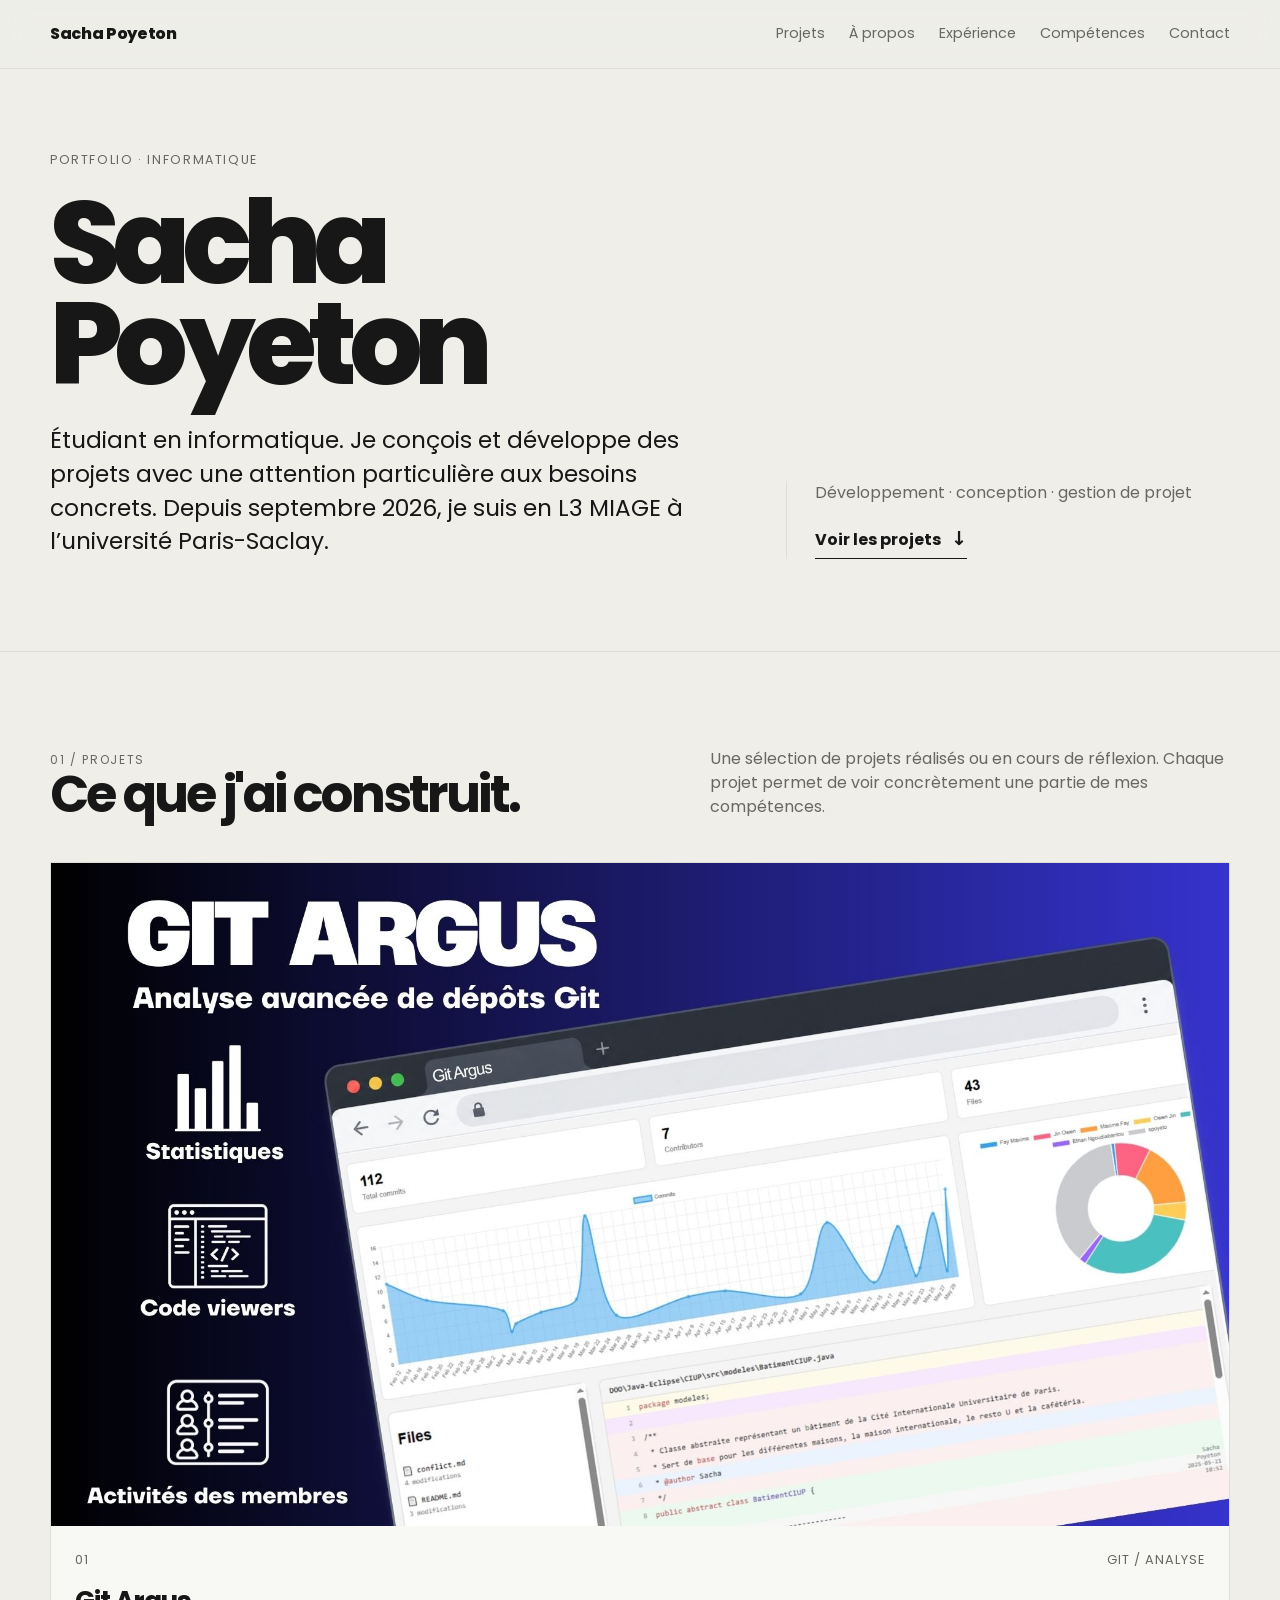
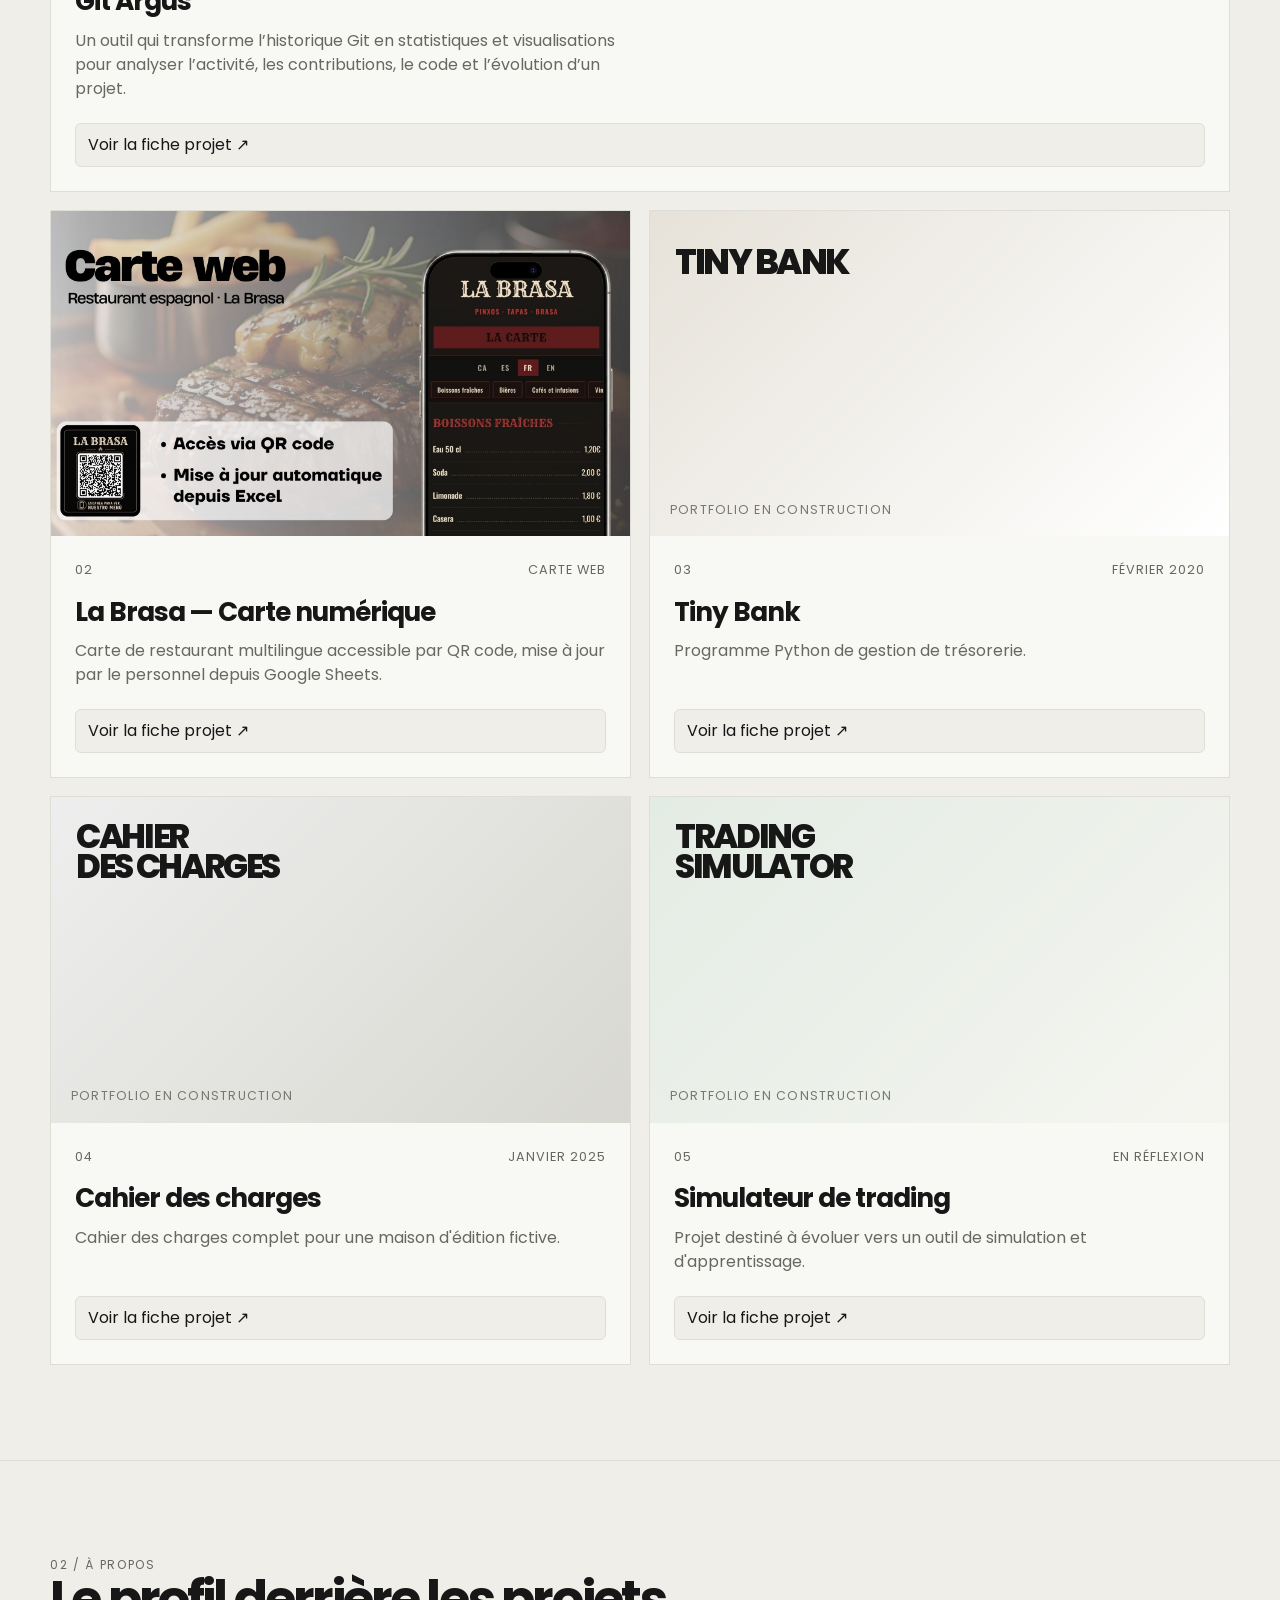
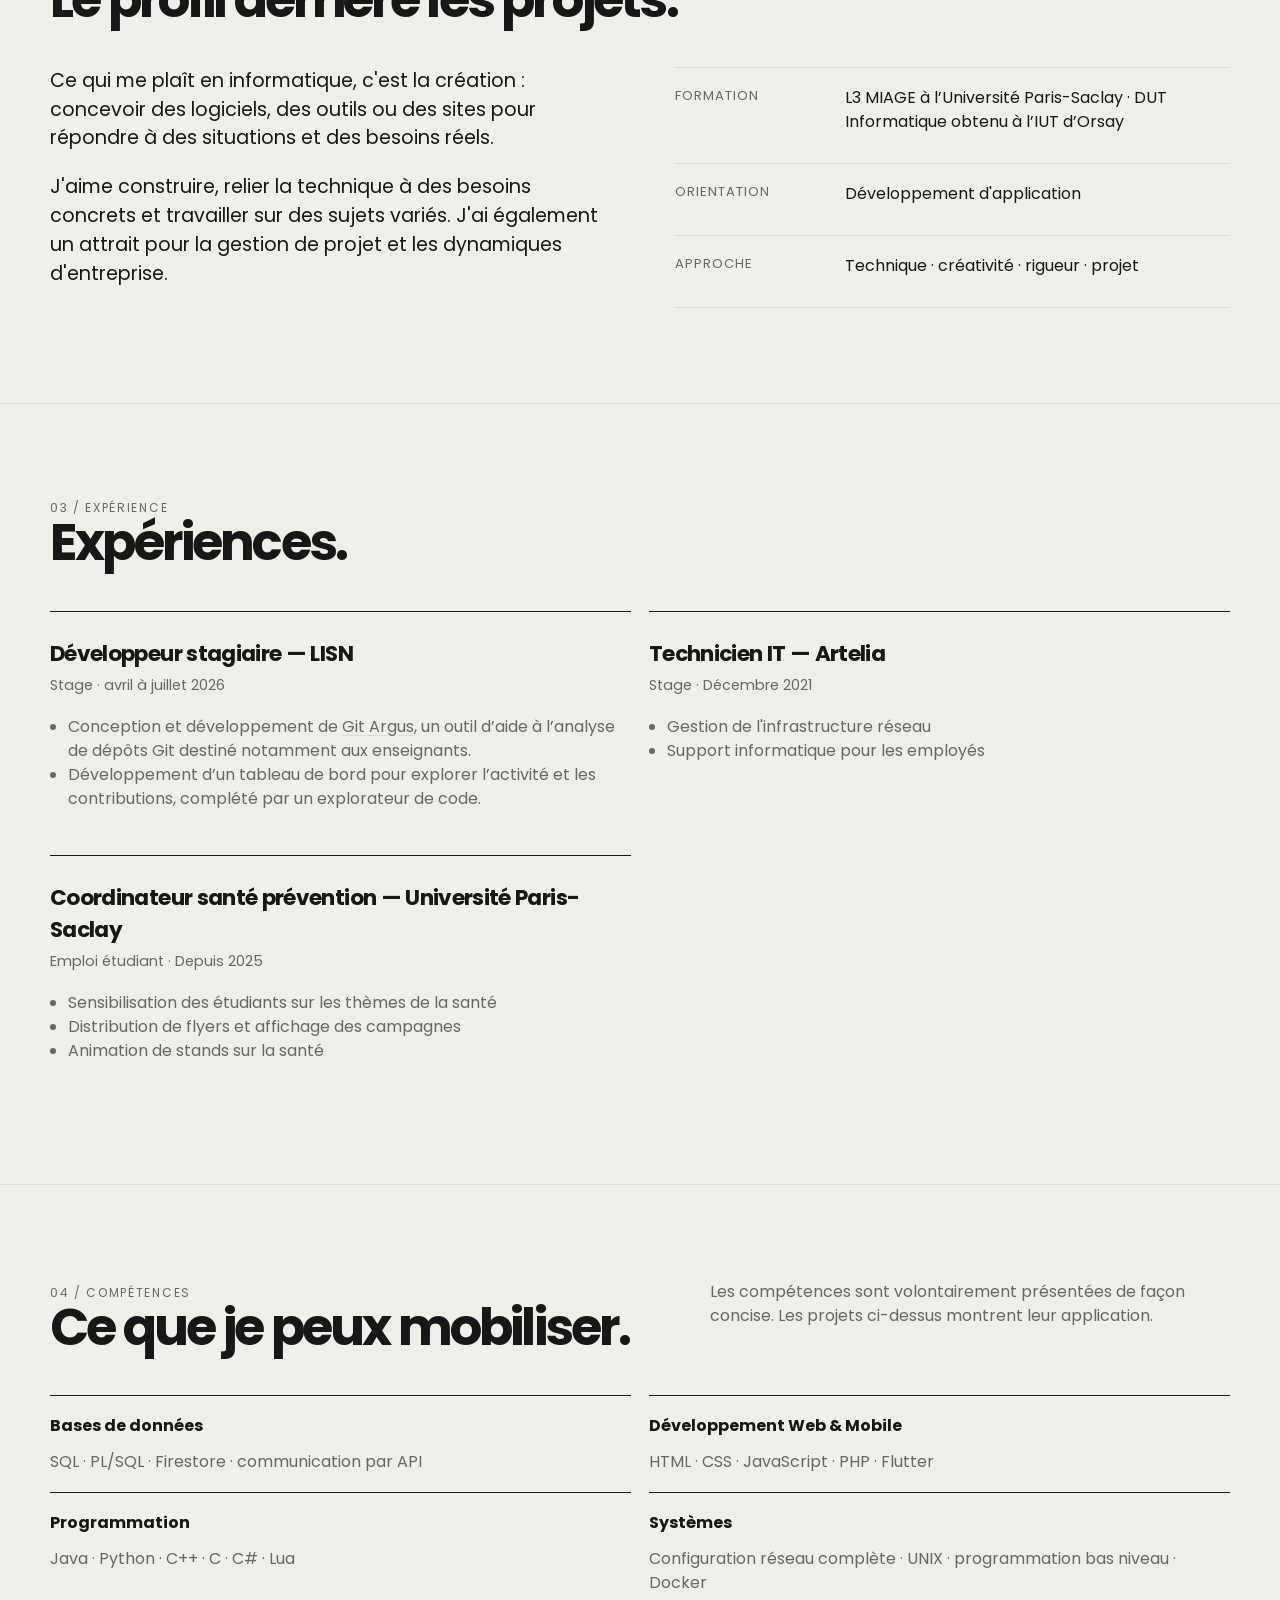
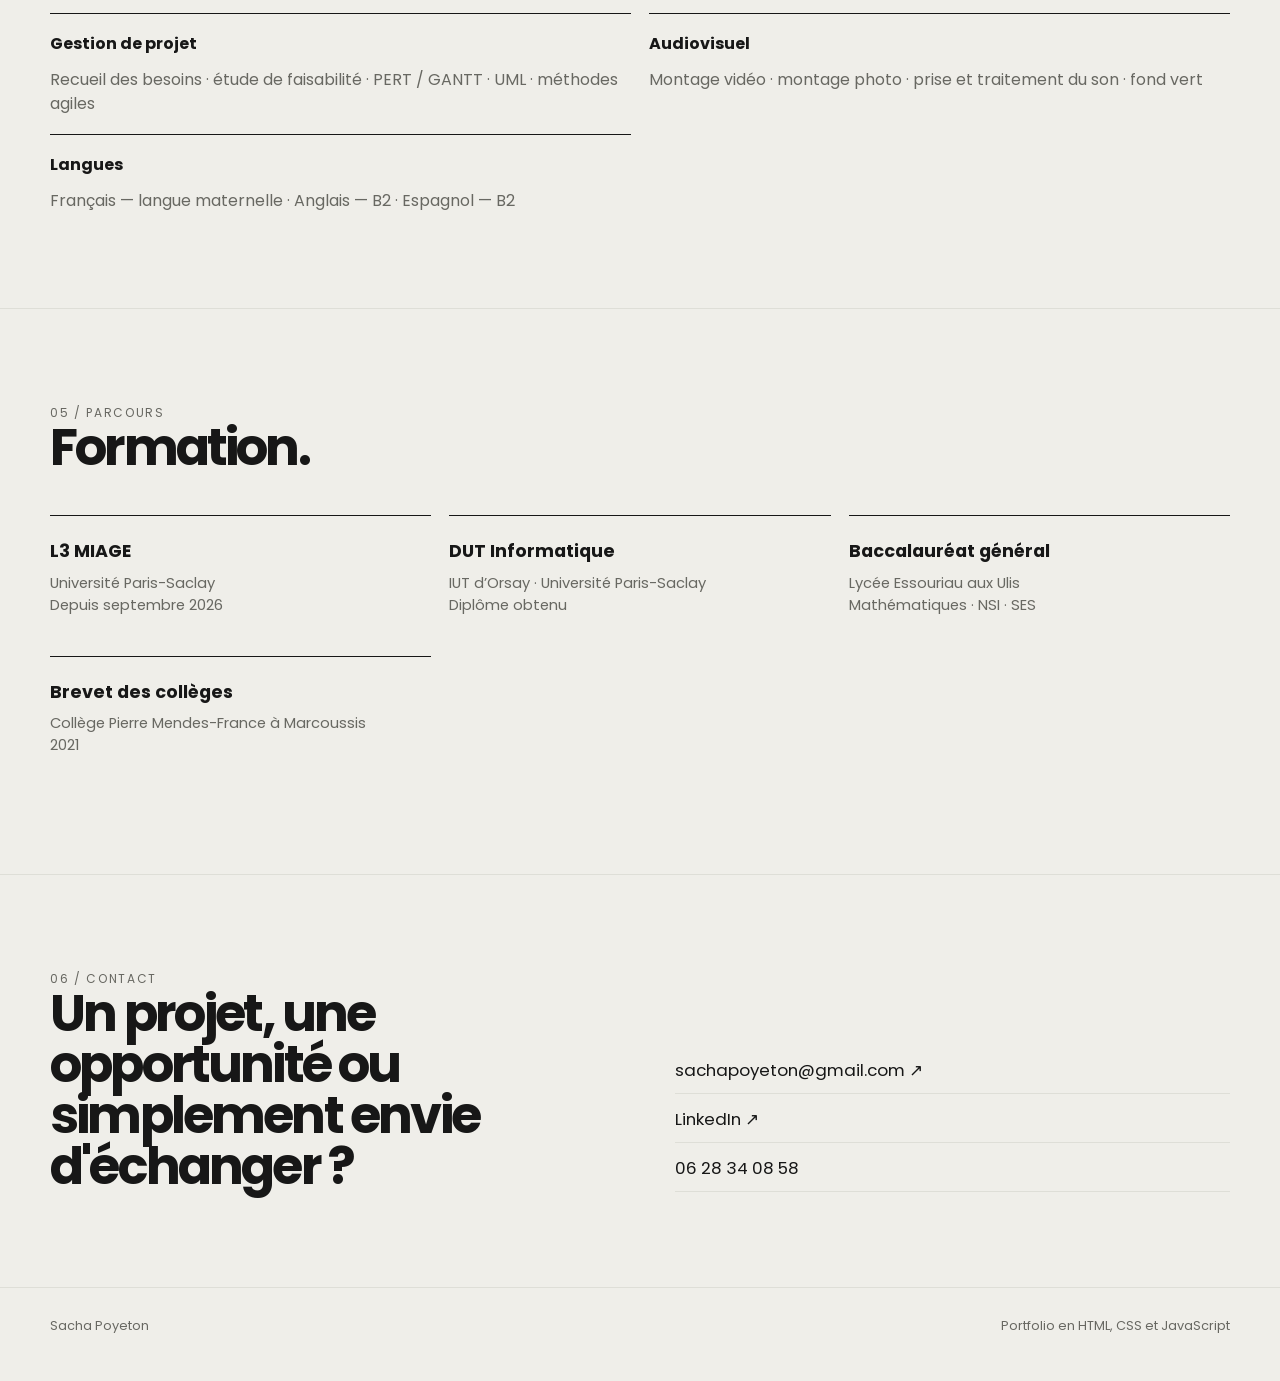
==== commit dbf35c81: "Update skills and language levels" ====
--- a/index.html
+++ b/index.html
@@ -51,7 +51,7 @@
 </article></div></div>
 </section>
 
-<section id="competences" class="section"><div class="container"><div class="section-head"><div><div class="section-kicker">04 / Compétences</div><h2>Ce que je peux mobiliser.</h2></div><p class="section-intro">Les compétences sont volontairement présentées de façon concise. Les projets ci-dessus montrent leur application.</p></div><div class="skills"><div class="skill-group"><h3>Développement</h3><p>Développement web · développement d'applications · Java · Python · C / C++ · Lua</p></div><div class="skill-group"><h3>Données & backend</h3><p>Gestion de bases de données · gestion d'API</p></div><div class="skill-group"><h3>Systèmes & réseau</h3><p>Unix · environnement réseau IT</p></div><div class="skill-group"><h3>Gestion de projet</h3><p>Recueil des besoins · étude de faisabilité · PERT / GANTT · UML · méthodes agiles</p></div><div class="skill-group"><h3>Audiovisuel</h3><p>Montage vidéo · montage photo · prise et traitement du son · fond vert</p></div><div class="skill-group"><h3>Langues</h3><p>Français — langue maternelle · Anglais — B1 · Espagnol — B1</p></div></div></div>
+<section id="competences" class="section"><div class="container"><div class="section-head"><div><div class="section-kicker">04 / Compétences</div><h2>Ce que je peux mobiliser.</h2></div><p class="section-intro">Les compétences sont volontairement présentées de façon concise. Les projets ci-dessus montrent leur application.</p></div><div class="skills"><div class="skill-group"><h3>Bases de données</h3><p>SQL · PL/SQL · Firestore · communication par API</p></div><div class="skill-group"><h3>Développement Web &amp; Mobile</h3><p>HTML · CSS · JavaScript · PHP · Flutter</p></div><div class="skill-group"><h3>Programmation</h3><p>Java · Python · C++ · C · C# · Lua</p></div><div class="skill-group"><h3>Systèmes</h3><p>Configuration réseau complète · UNIX · programmation bas niveau · Docker</p></div><div class="skill-group"><h3>Gestion de projet</h3><p>Recueil des besoins · étude de faisabilité · PERT / GANTT · UML · méthodes agiles</p></div><div class="skill-group"><h3>Audiovisuel</h3><p>Montage vidéo · montage photo · prise et traitement du son · fond vert</p></div><div class="skill-group"><h3>Langues</h3><p>Français — langue maternelle · Anglais — B2 · Espagnol — B2</p></div></div></div>
 </section>
 
 <section class="section"><div class="container"><div class="section-head"><div><div class="section-kicker">05 / Parcours</div><h2>Formation.</h2></div></div><div class="education">
--- a/css/styles.css
+++ b/css/styles.css
@@ -142,7 +142,7 @@
     min-height:0;
     aspect-ratio:16 / 9;
 }.project-visual::after {
-    content:"Aperçu du projet";
+    content:"Portfolio en construction";
     position:absolute;
     left:20px;
     bottom:17px;
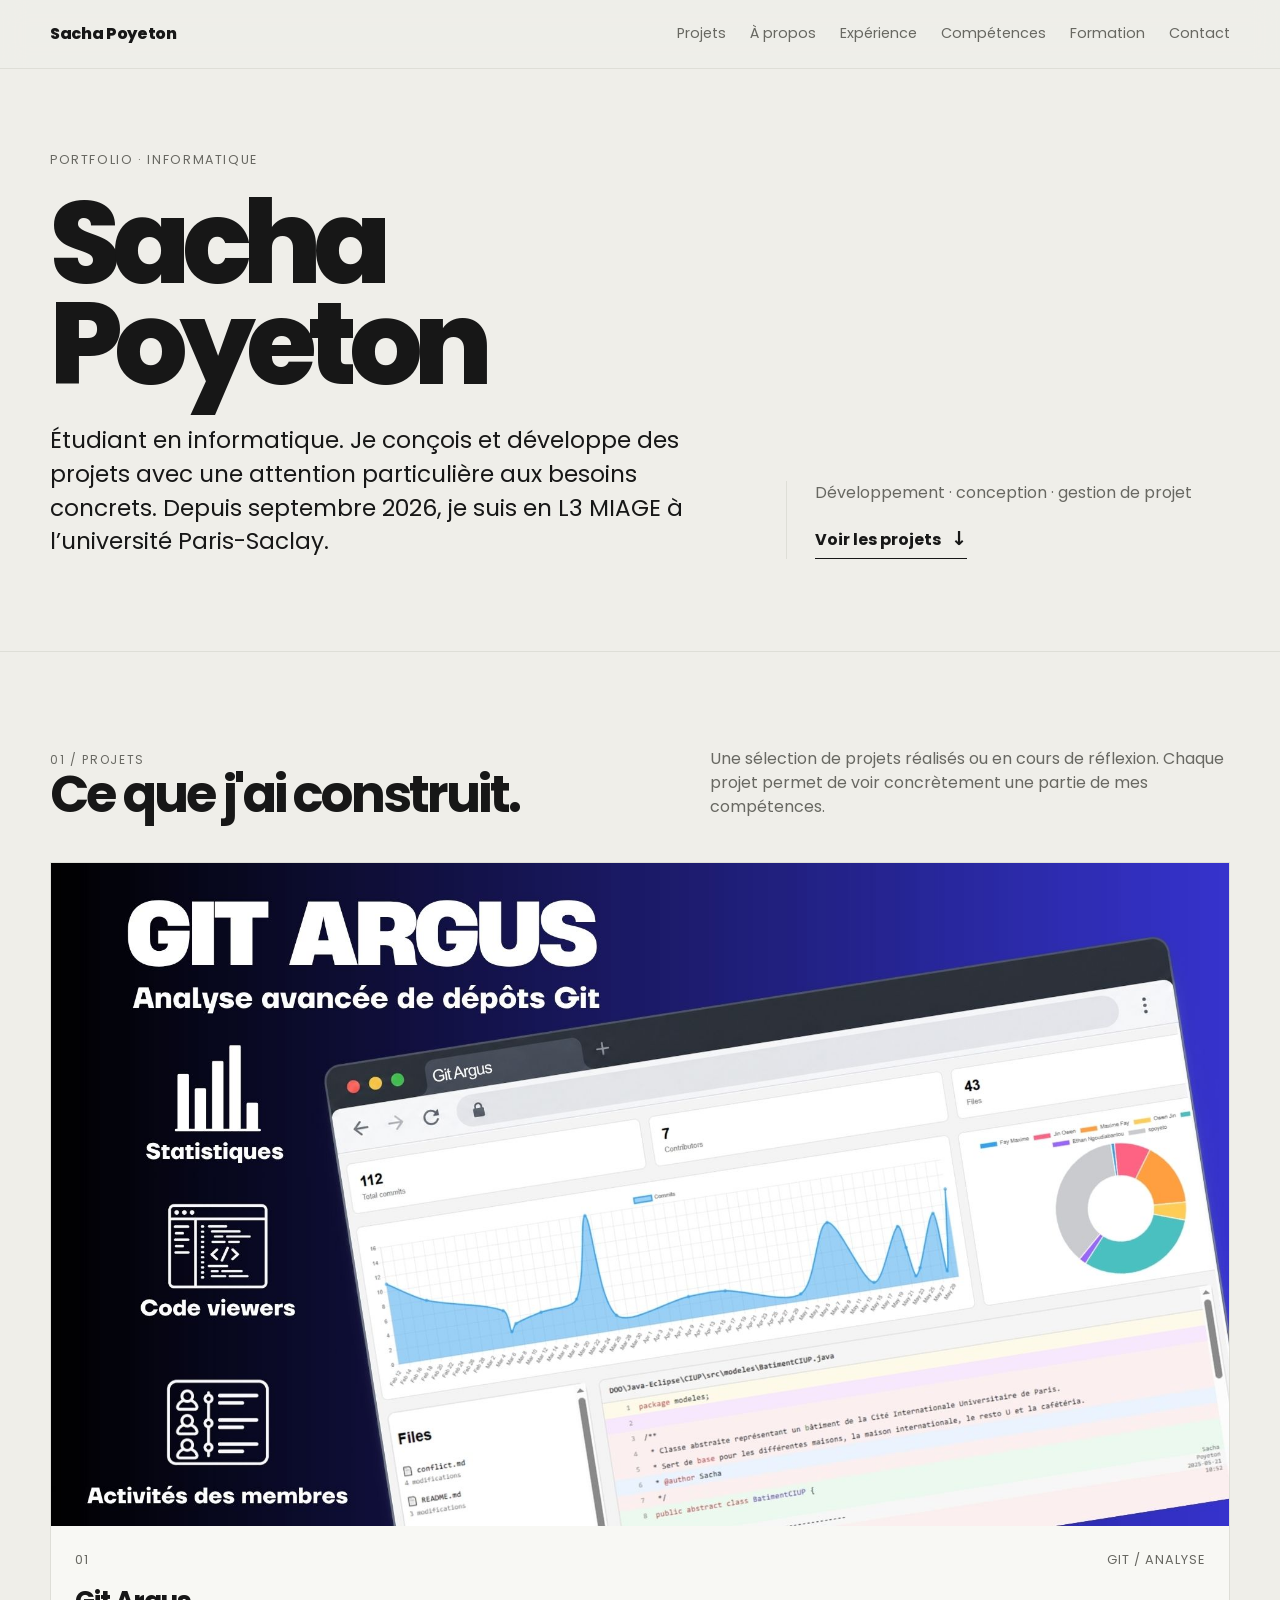
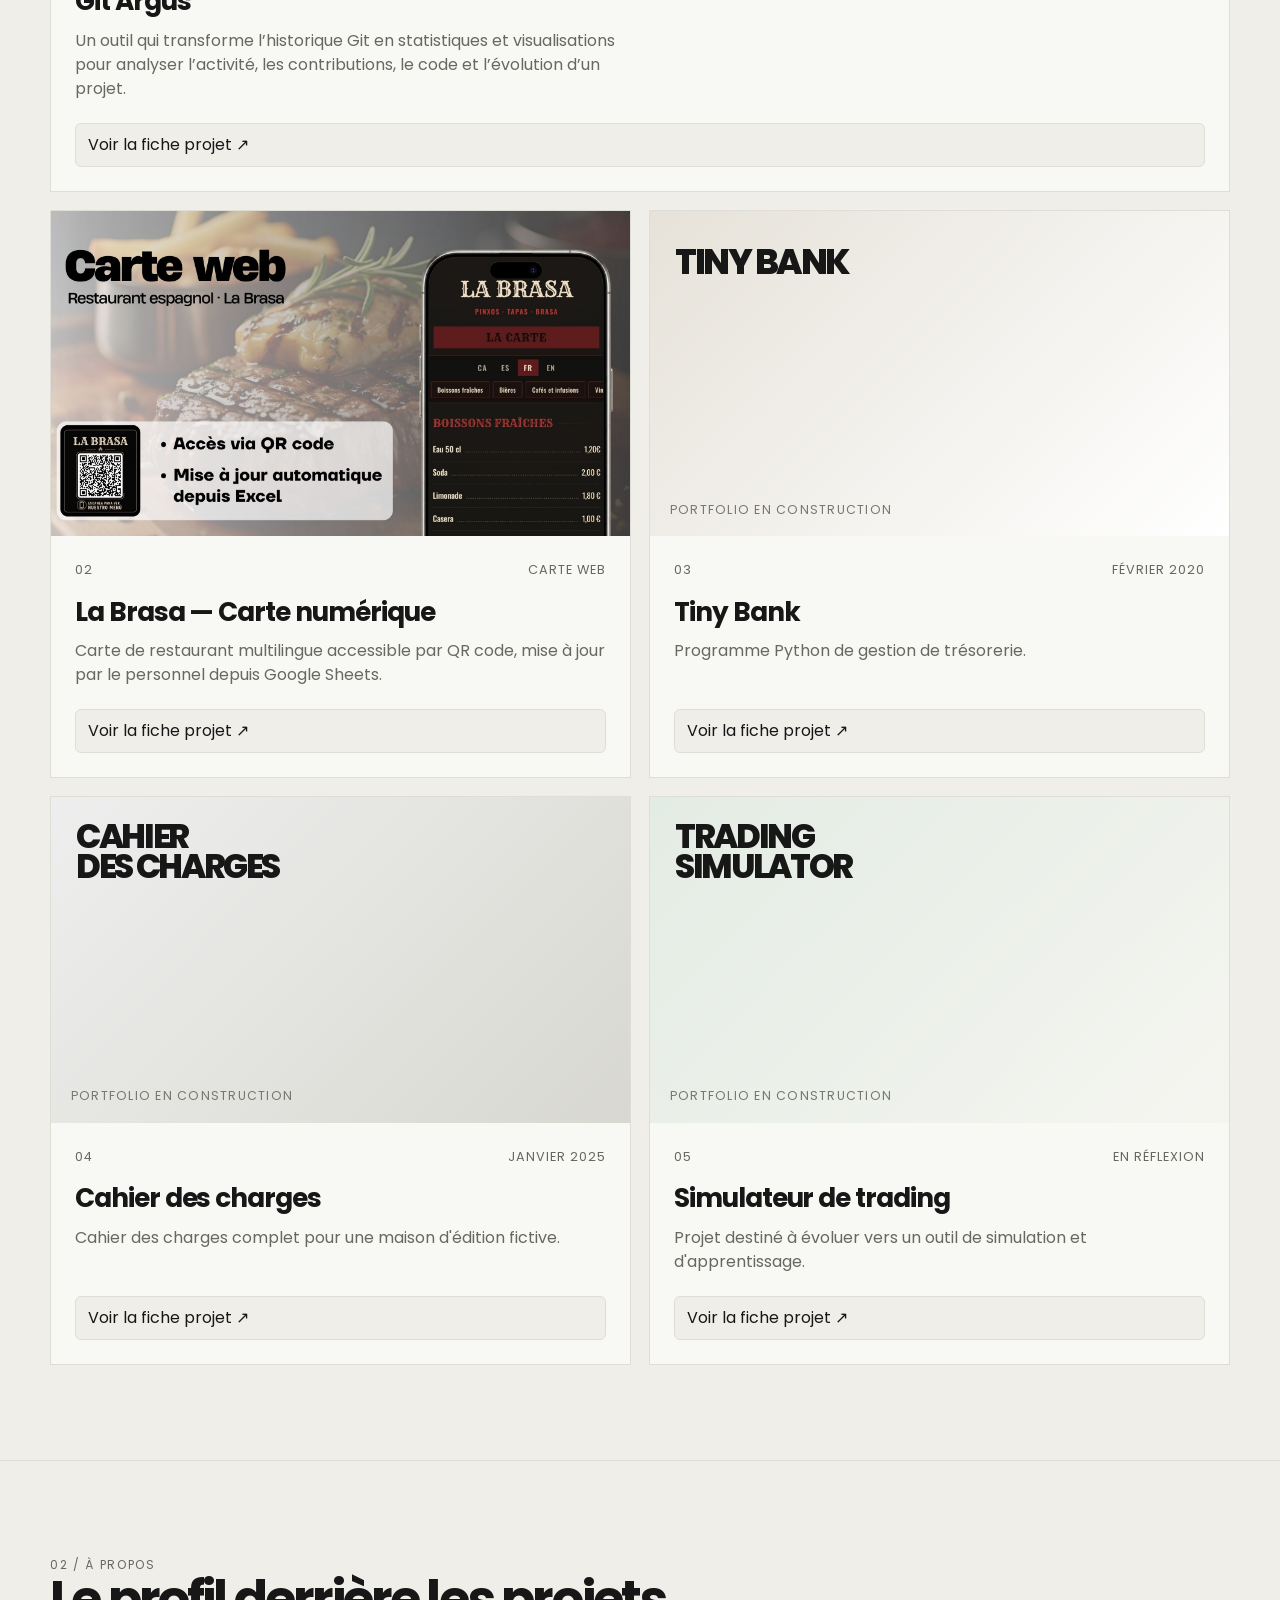
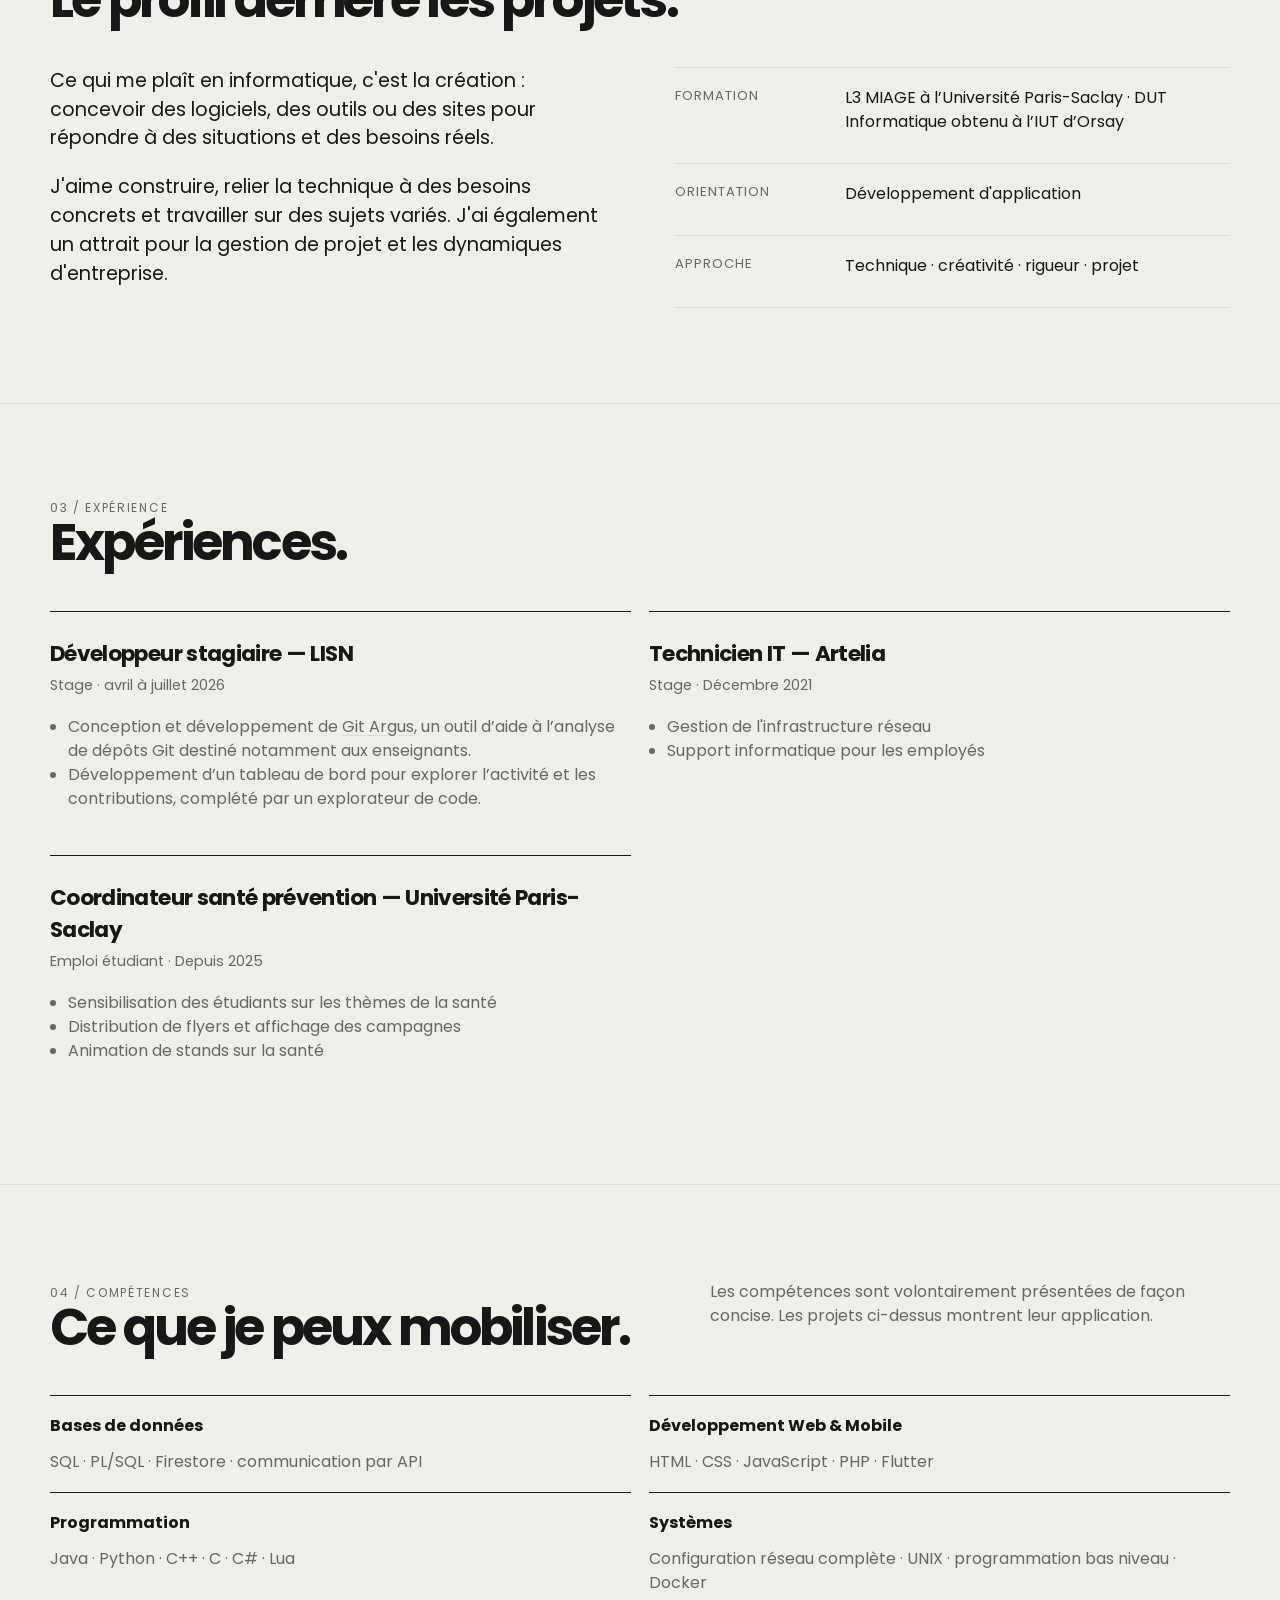
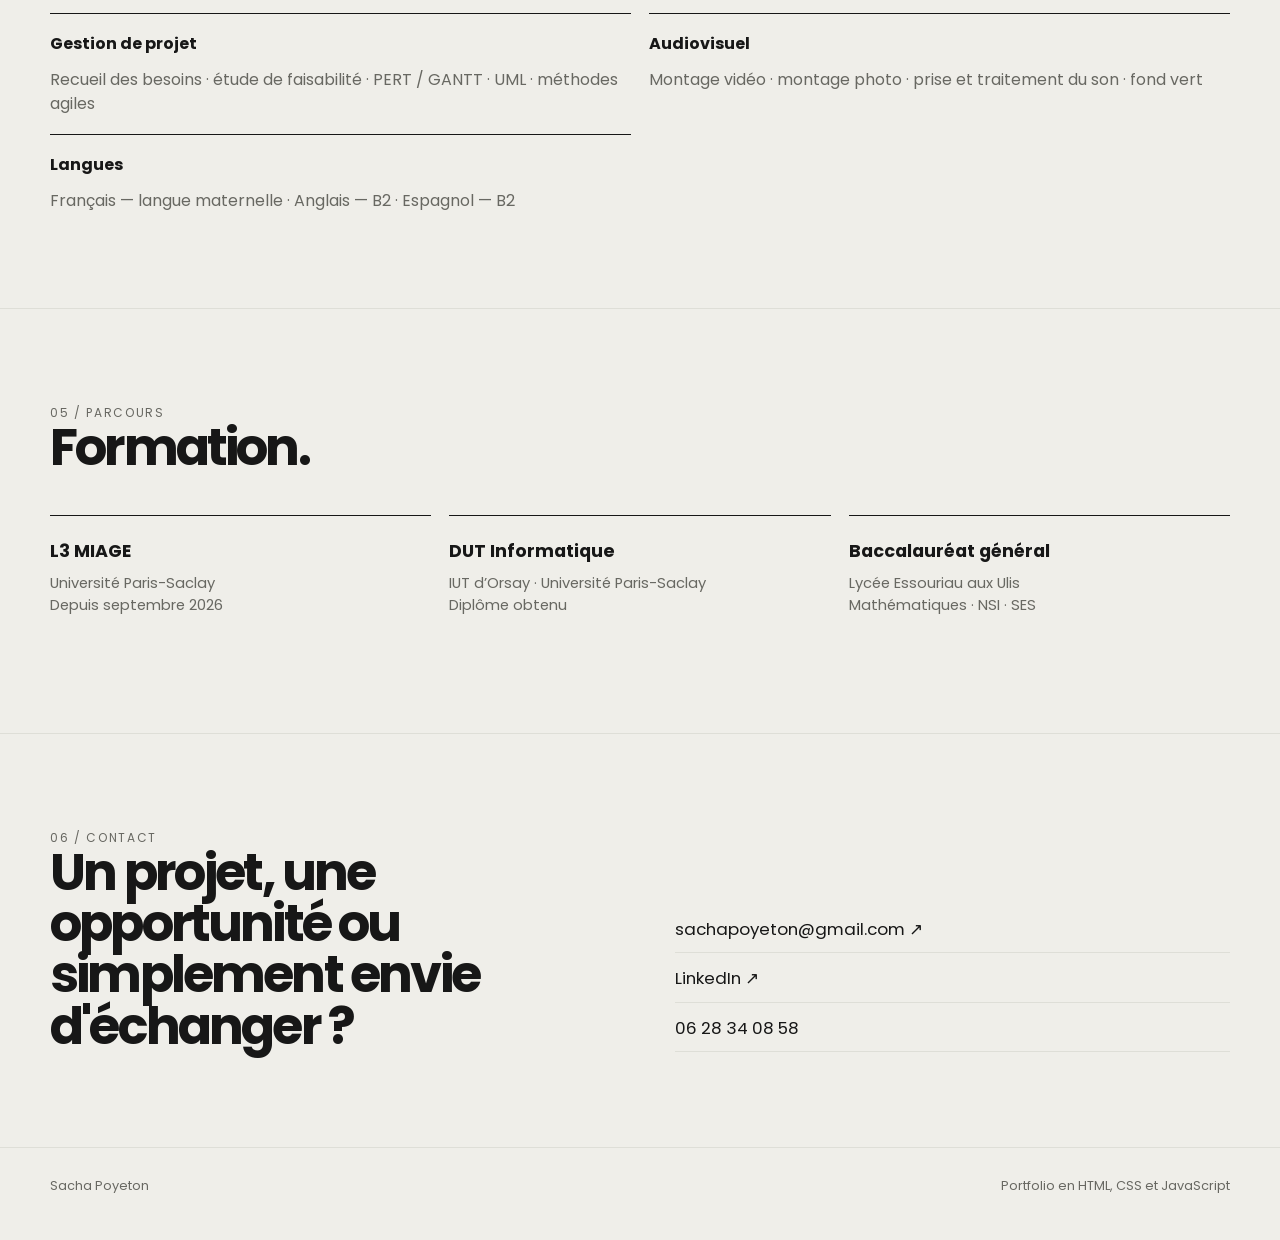
==== commit b82a5ffa: "Add education navigation and remove brevet" ====
--- a/index.html
+++ b/index.html
@@ -12,7 +12,7 @@
 
 <header class="topbar">
     <div class="container topbar-inner"><a class="brand" href="#top">Sacha Poyeton</a>
-        <nav class="nav" aria-label="Navigation"><a href="#projets">Projets</a><a href="#apropos">À propos</a><a href="#experience">Expérience</a><a href="#competences">Compétences</a><a href="#contact">Contact</a></nav>
+        <nav class="nav" aria-label="Navigation"><a href="#projets">Projets</a><a href="#apropos">À propos</a><a href="#experience">Expérience</a><a href="#competences">Compétences</a><a href="#formation">Formation</a><a href="#contact">Contact</a></nav>
     </div>
 </header>
 
@@ -54,14 +54,12 @@
 <section id="competences" class="section"><div class="container"><div class="section-head"><div><div class="section-kicker">04 / Compétences</div><h2>Ce que je peux mobiliser.</h2></div><p class="section-intro">Les compétences sont volontairement présentées de façon concise. Les projets ci-dessus montrent leur application.</p></div><div class="skills"><div class="skill-group"><h3>Bases de données</h3><p>SQL · PL/SQL · Firestore · communication par API</p></div><div class="skill-group"><h3>Développement Web &amp; Mobile</h3><p>HTML · CSS · JavaScript · PHP · Flutter</p></div><div class="skill-group"><h3>Programmation</h3><p>Java · Python · C++ · C · C# · Lua</p></div><div class="skill-group"><h3>Systèmes</h3><p>Configuration réseau complète · UNIX · programmation bas niveau · Docker</p></div><div class="skill-group"><h3>Gestion de projet</h3><p>Recueil des besoins · étude de faisabilité · PERT / GANTT · UML · méthodes agiles</p></div><div class="skill-group"><h3>Audiovisuel</h3><p>Montage vidéo · montage photo · prise et traitement du son · fond vert</p></div><div class="skill-group"><h3>Langues</h3><p>Français — langue maternelle · Anglais — B2 · Espagnol — B2</p></div></div></div>
 </section>
 
-<section class="section"><div class="container"><div class="section-head"><div><div class="section-kicker">05 / Parcours</div><h2>Formation.</h2></div></div><div class="education">
+<section id="formation" class="section"><div class="container"><div class="section-head"><div><div class="section-kicker">05 / Parcours</div><h2>Formation.</h2></div></div><div class="education">
 <article class="education-item"><h3>L3 MIAGE</h3><p>Universit&eacute; Paris-Saclay<br>Depuis septembre 2026</p>
 </article>
 <article class="education-item"><h3>DUT Informatique</h3><p>IUT d&rsquo;Orsay &middot; Universit&eacute; Paris-Saclay<br>Dipl&ocirc;me obtenu</p>
 </article>
 <article class="education-item"><h3>Baccalauréat général</h3><p>Lycée Essouriau aux Ulis<br>Mathématiques · NSI · SES</p>
-</article>
-<article class="education-item"><h3>Brevet des collèges</h3><p>Collège Pierre Mendes-France à Marcoussis<br>2021</p>
 </article></div></div>
 </section>
 
